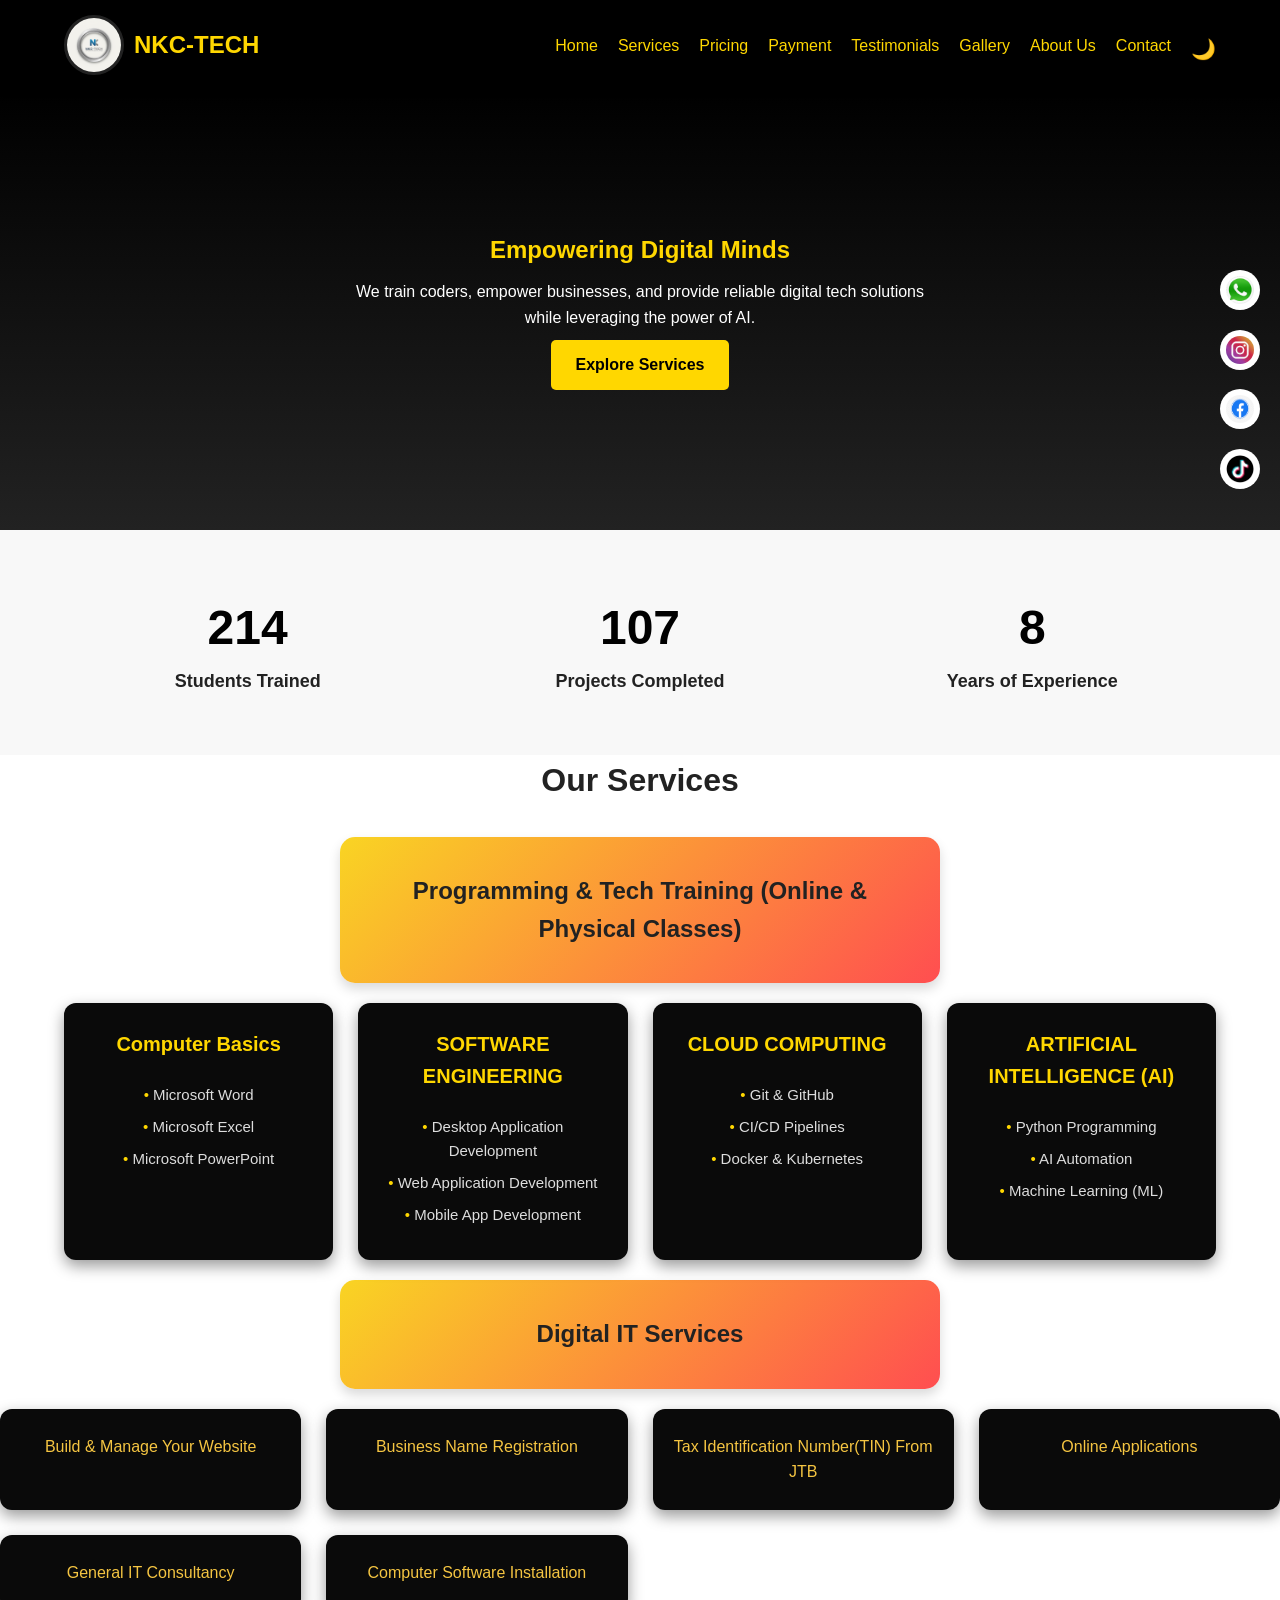
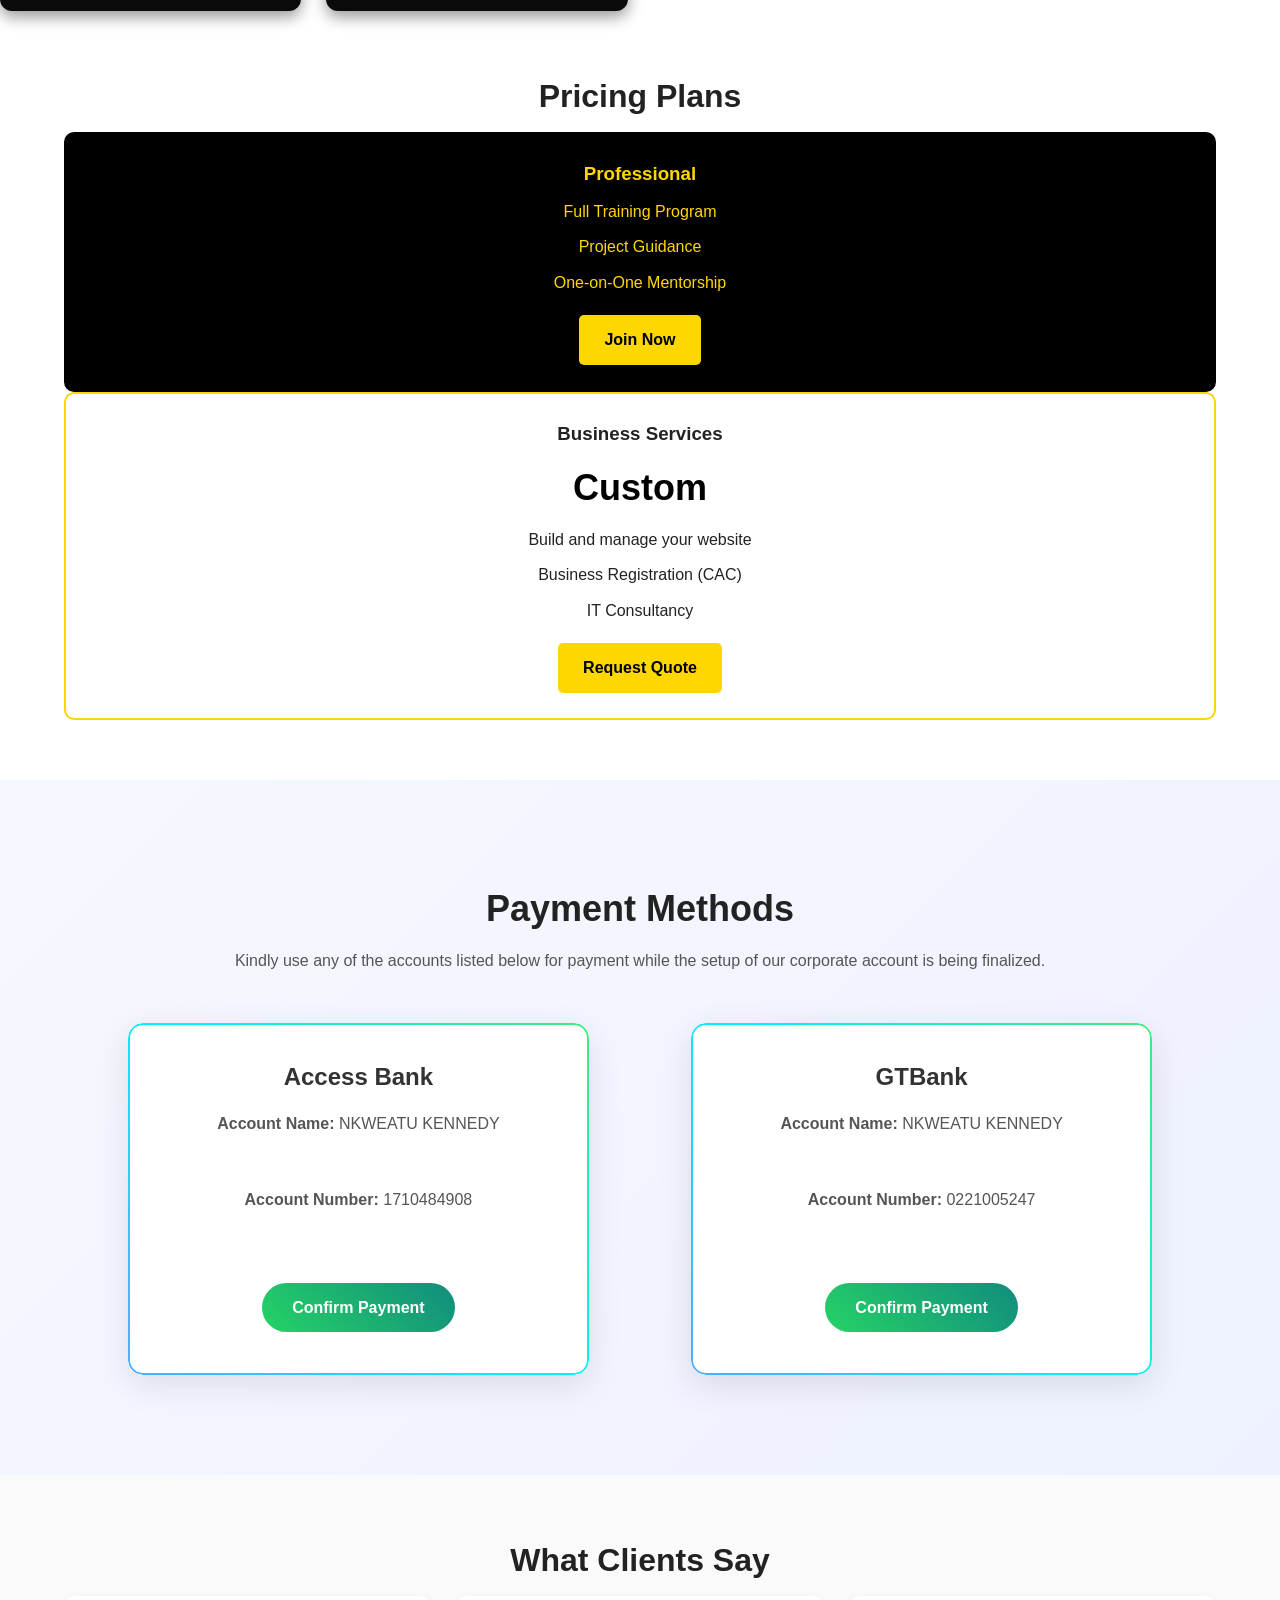
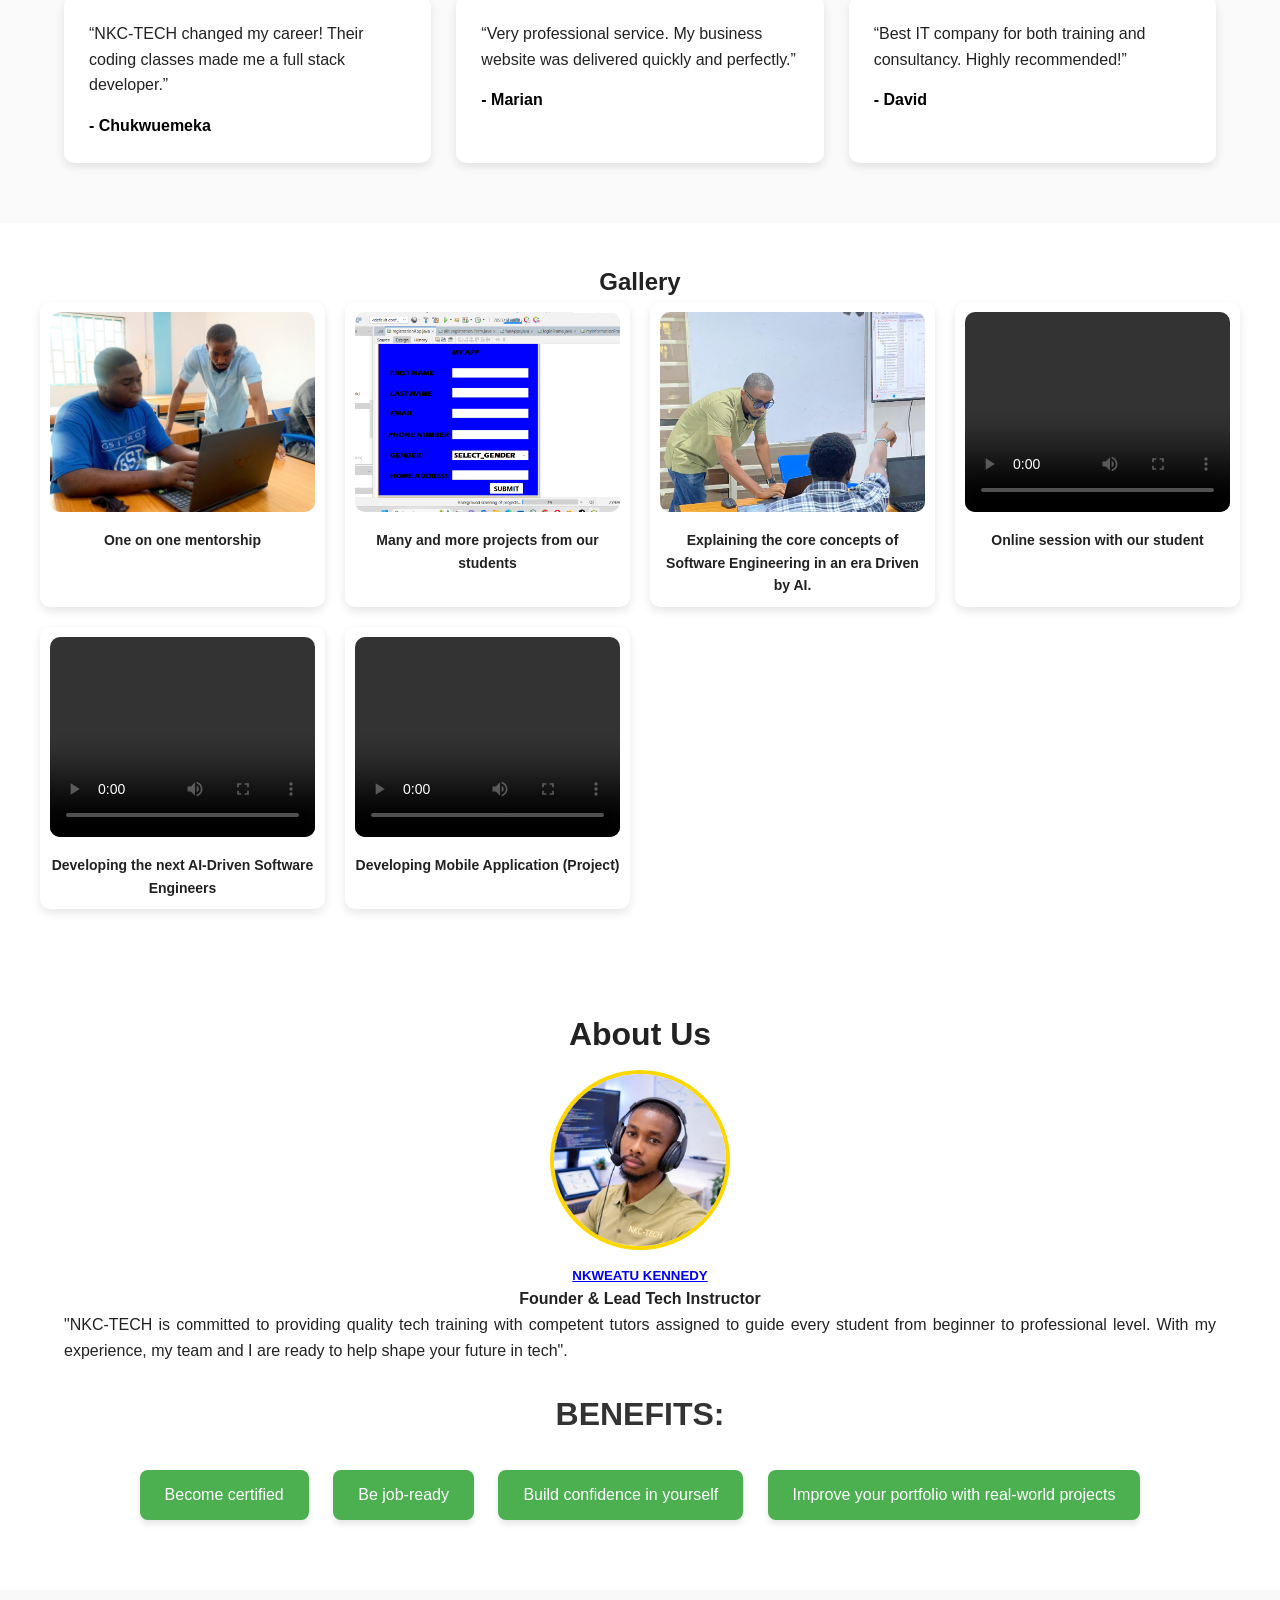
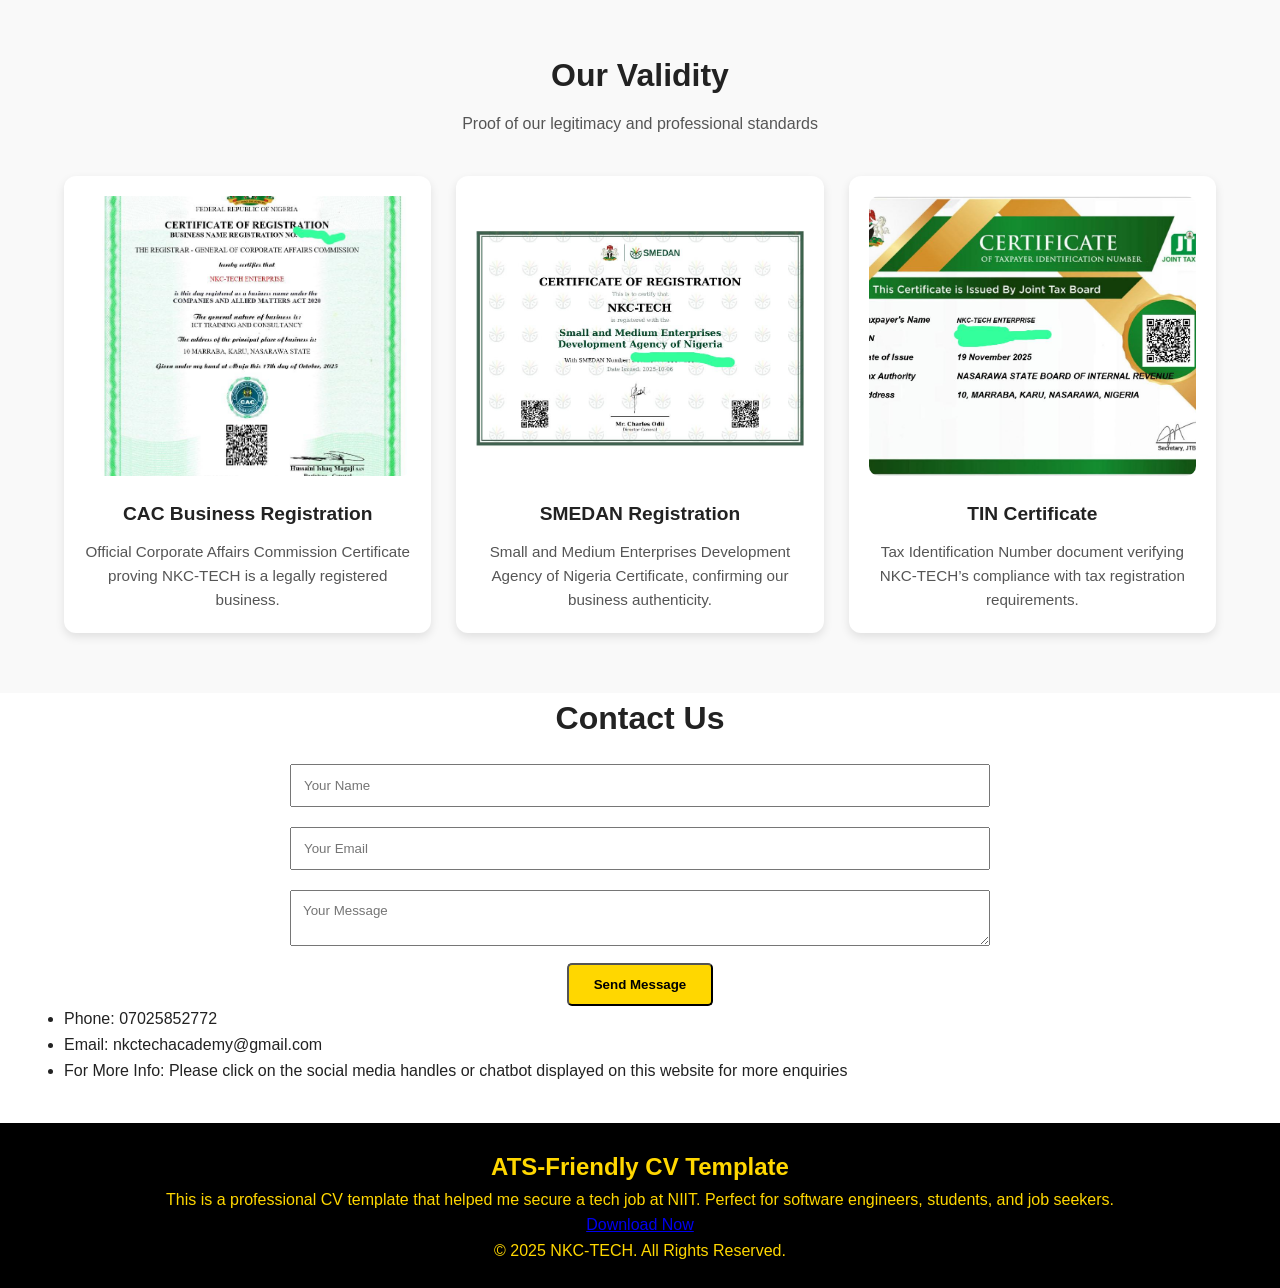
==== index.html @ 124cf20d "My Official Business Website" ====
<!DOCTYPE html>
<html lang="en">
<head>
    <meta charset="UTF-8" />
    <meta name="viewport" content="width=device-width, initial-scale=1.0" />
    <title>NKC-TECH | Empowering Digital Minds</title>
    <link rel="stylesheet" href="style.css" />
</head>
<body>

<header>
    <div class="container nav-container">
        <!-- Logo + Brand -->
        <div class="logo-text">
            <div class="circular-frame">
                <img src="images/officialLogo.png" alt="NKC-TECH Logo">
            </div>
            <span class="brand-name">NKC-TECH</span>
        </div>

        <!-- Mobile Menu Toggle -->
        <div class="menu-toggle">
            <span></span>
            <span></span>
            <span></span>
        </div>

        <!-- Navigation Links -->
        <nav>
            <ul class="nav-links">
                <li><a href="#hero">Home</a></li>
                <li><a href="#services">Services</a></li>
                <li><a href="#pricing">Pricing</a></li>
                <li><a href="#payment">Payment</a></li>
                <li><a href="#testimonials">Testimonials</a></li>
                <li><a href="#gallery">Gallery</a></li>
                <li><a href="#about us">About Us</a></li>
                <li><a href="#contact">Contact</a></li>
                <li><button id="darkModeBtn">🌙</button></li>
            </ul>
        </nav>
    </div>
</header>


<!-- HERO -->
<section id="hero">
    <div class="hero-content">
        <h1 class="fade-up">Empowering Digital Minds</h1>
        <p class="fade-up">We train coders, empower businesses, and provide reliable digital tech solutions while leveraging the power of AI.</p>
        <a href="#services" class="btn fade-up">Explore Services</a>
    </div>
</section>

<!-- COUNTERS -->
<section id="counters">
    <div class="container counters-grid">
        <div class="counter-box">
            <h3 class="counter" data-target="250">0</h3>
            <p>Students Trained</p>
        </div>
        <div class="counter-box">
            <h3 class="counter" data-target="120">0</h3>
            <p>Projects Completed</p>
        </div>
        <div class="counter-box">
            <h3 class="counter" data-target="8">0</h3>
            <p>Years of Experience</p>
        </div>
    </div>
</section>

<!-- SERVICES -->
<section id="services">
    <div class="container">
        <h2 class="section-title">Our Services</h2>

        <div class="flex-container">
            <div class="flex-item">
                <h3 class="sub-title">Programming & Tech Training (Online & Physical Classes)</h3>
            </div>
        </div>

        <div class="services-grid">

            <!-- Computer Basics -->
            <div class="service-card fade-up">
                <h2>Computer Basics</h2>
                <ul>
                    <li>Microsoft Word</li>
                    <li>Microsoft Excel</li>
                    <li>Microsoft PowerPoint</li>
                </ul>
            </div>

            <!-- Software Engineering -->
            <div class="service-card fade-up">
                <h2>SOFTWARE ENGINEERING</h2>
                <ul>
                    <li>Desktop Application Development</li>
                    <li>Web Application Development</li>
                    <li>Mobile App Development</li>
                </ul>
            </div>

            <!-- Cloud & DevOps -->
            <div class="service-card fade-up">
                <h2>CLOUD COMPUTING</h2>
                <ul>
                    <li>Git & GitHub</li>
                    <li>CI/CD Pipelines</li>
                    <li>Docker & Kubernetes</li>
                </ul>
            </div>

            <!-- Artificial Intelligence -->
            <div class="service-card fade-up">
                <h2>ARTIFICIAL INTELLIGENCE (AI)</h2>
                <ul>
                    <li>Python Programming</li>
                    <li>AI Automation</li>
                    <li>Machine Learning (ML)</li>
                </ul>
            </div>

        </div>
    </div>
</section>

        <!-- HTML -->
<section>
    <div>
        <div class="flex-container">
            <div class="flex-item">
                <h3 class="sub-title">Digital IT Services</h3>
            </div>
        </div>

        <div class="services-grid">
            <div class="service-card fade-up">Build & Manage Your Website</div>
            <div class="service-card fade-up">Business Name Registration</div>
            <div class="service-card fade-up">Tax Identification Number(TIN) From JTB </div>
            <div class="service-card fade-up">Online Applications</div>
            <div class="service-card fade-up">General IT Consultancy</div>
            <div class="service-card fade-up">Computer Software Installation</div>
        </div>
    </div>
</section>

<!-- PRICING -->
<section id="pricing">
    <div class="container">
        <h2 class="section-title">Pricing Plans</h2>



        <div class="price-card popular fade-up">
            <h3>Professional</h3>
            <ul>
                <li>Full Training Program</li>
                <li>Project Guidance</li>
                <li>One-on-One Mentorship</li>
            </ul>
            <a href="#contact" class="btn">Join Now</a>
        </div>

        <div class="price-card fade-up">
            <h3>Business Services</h3>
            <p class="price">Custom</p>
            <ul>
                <li>Build and manage your website</li>
                <li>Business Registration (CAC)</li>
                <li>IT Consultancy</li>
            </ul>
            <a href="#contact" class="btn">Request Quote</a>
        </div>
    </div>

</section>
<section id="payment" class="payment-section">

    <h2>Payment Methods</h2>
    <p>Kindly use any of the accounts listed below for payment while the setup of our corporate account is being finalized.</p>

    <div class="payment-container">

        <div class="payment-card">

            <h3>Access Bank</h3>
            <p><strong>Account Name:</strong> NKWEATU KENNEDY</p>
            <p><strong>Account Number:</strong> 1710484908</p>

            <a href="https://wa.me/message/26HZXLAUMP4SE1"
               class="confirm-btn whatsapp"
               target="_blank">
                Confirm Payment
            </a>

        </div>

        <div class="payment-card">

            <h3>GTBank</h3>
            <p><strong>Account Name:</strong> NKWEATU KENNEDY</p>
            <p><strong>Account Number:</strong> 0221005247</p>

            <a href="https://wa.me/message/26HZXLAUMP4SE1"
               class="confirm-btn whatsapp"
               target="_blank">
                Confirm Payment
            </a>

        </div>

    </div>

</section>
<!-- TESTIMONIALS -->
<section id="testimonials">
    <div class="container">
        <h2 class="section-title">What Clients Say</h2>

        <div class="testimonial-grid">
            <div class="test-card fade-up">
                <p>“NKC-TECH changed my career! Their coding classes made me a full stack developer.”</p>
                <h4>- Chukwuemeka</h4>
            </div>

            <div class="test-card fade-up">
                <p>“Very professional service. My business website was delivered quickly and perfectly.”</p>
                <h4>- Marian</h4>
            </div>

            <div class="test-card fade-up">
                <p>“Best IT company for both training and consultancy. Highly recommended!”</p>
                <h4>- David</h4>
            </div>
        </div>
    </div>
</section>
<!-- GALLERY SECTION -->
<section id="gallery">
    <h2>Gallery</h2>
    <div class="gallery-container">
        <!-- IMAGE ITEM -->
        <div class="gallery-item">
            <img src="images/techTeach.jpg" loading="lazy" alt="Project Image">
            <p class="caption"><strong>One on one mentorship</strong></p>
        </div>
        <!-- IMAGE ITEM -->
        <div class="gallery-item">
            <img src="images/project.png" loading="lazy" alt="Project Image">
            <p class="caption"><strong>Many and more projects from our students</strong></p>
        </div>
        <!-- IMAGE ITEM -->
        <div class="gallery-item">
            <img src="images/explainJavaCode.jpg" loading="lazy" alt="Project Image">
            <p class="caption"><strong>Explaining the core concepts of Software Engineering in an era Driven by AI.</strong> </p>
        </div>
        <!-- VIDEO ITEM (LOCAL FILE) -->
        <div class="gallery-item">
            <video controls preload="metadata" width="400">
                <source src="videos/linkedin-video.mp4" type="video/mp4">
                Your browser does not support video.
            </video>
            <p class="caption"><strong>Online session with our student</strong></p>

        </div>

        <!-- VIDEO ITEM (LOCAL FILE) -->
        <div class="gallery-item">
            <video controls preload="metadata" width="400">
                <source src="videos/teachingVideo.mp4" type="video/mp4">
                Your browser does not support video.
            </video>
            <p class="caption"><strong>Developing the next AI-Driven Software Engineers</strong></p>

        </div>

        <!-- VIDEO ITEM (LOCAL FILE) -->
        <div class="gallery-item">
            <video controls preload="metadata" width="400">
                <source src="videos/mobileApp.mp4" type="video/mp4">
                Your browser does not support video.
            </video>

            <p class="caption"><strong>Developing Mobile Application (Project)</strong></p>
        </div>

    </div>
</section>
<!-- ABOUT US -->
<section id="about us">
    <div class="container">
        <h2 class="section-title">About Us</h2>

        <div class="team-card fade-up">
            <img src="images/profilePics.png" alt="Founder Photo" />
            <h5>
                <a href="https://nkweatu.github.io/kennedy-nkweatu/" target="_blank" rel="noopener noreferrer">
                    NKWEATU KENNEDY
                </a>
            </h5>
            <p><b>Founder & Lead Tech Instructor</b></p>

            <p style="text-align: justify;">
                "NKC-TECH is committed to providing
                quality tech training with competent
                tutors assigned to guide every
                student from beginner to professional
                level. With my experience, my team
                and I are ready to help
                shape your future in tech".     </p><br>

            <h2 class="center-bold">BENEFITS:</h2>
            <ul class="stylish-list">
                <li>Become certified</li>
                <li>Be job-ready</li>
                <li>Build confidence in yourself</li>
                <li>Improve your portfolio with real-world projects</li>
            </ul>



        </div>
    </div>
</section>

<!-- CERTIFICATIONS SECTION -->
<section id="certifications">
    <h2 class="section-title">Our Validity</h2>
    <p class="section-subtitle">Proof of our legitimacy and professional standards</p>

    <div class="cert-grid">
        <div class="cert-card">
            <img src="images/cac_nkc_cert.jpg" alt="CAC Certificate - NKC TECH">
            <h3>CAC Business Registration</h3>
            <p>Official Corporate Affairs Commission Certificate proving NKC-TECH is a legally registered business.</p>
        </div>

        <div class="cert-card">
            <img src="images/smedan_nkc_cert.jpg" alt="SMEDAN Certificate - NKC TECH">
            <h3>SMEDAN Registration</h3>
            <p>Small and Medium Enterprises Development Agency of Nigeria Certificate, confirming our business authenticity.</p>
        </div>

        <!-- NEW TIN CERTIFICATE CARD -->
        <div class="cert-card">
            <img src="images/NKC_TIN.jpg" alt="TIN Certificate - NKC TECH">
            <h3>TIN Certificate</h3>
            <p>Tax Identification Number document verifying NKC-TECH’s compliance with tax registration requirements.</p>
        </div>
    </div>
</section>


<!-- CONTACT -->
<section id="contact">
    <div class="container">
        <h2 class="section-title">Contact Us</h2>

        <form id="contactForm">
            <input type="text" placeholder="Your Name" required />
            <input type="email" placeholder="Your Email" required />
            <textarea placeholder="Your Message" required></textarea>
            <button type="submit" class="btn">Send Message</button>
        </form>

        <p id="successMsg">Message sent successfully!</p>

        <div class="contact-info">
            <div class="contact-details">
                <ul>
                    <li class="phone">Phone: 07025852772</li>
                    <li class="email">Email: nkctechacademy@gmail.com</li>
                    <li class="more-info">For More Info: Please click on the social media handles or chatbot displayed on this website for more enquiries</li>
                </ul>
            </div>


        </div>
    </div>
</section>

<footer>
    <h2>ATS-Friendly CV Template</h2>
    <p>
        This is a professional CV template that helped me secure a tech job at NIIT.
        Perfect for software engineers, students, and job seekers.
    </p>

    <a href="https://selar.com/x11833eho7" target="_blank">
        Download Now
    </a>
    <p>© 2025 NKC-TECH. All Rights Reserved.</p>
</footer>

<script src="script.js"></script>
<!-- FLOATING SOCIAL ICONS -->
<div class="floating-socials">
    <a href="https://wa.me/message/26HZXLAUMP4SE1" class="social-icon whatsapp" target="_blank">
        <img src="images/whatsapp.jpg" alt="WhatsApp">
    </a>

    <a href="https://www.instagram.com/nkctech_services?utm_source=qr&igsh=bzBnanY2dnRzb3Ry" class="social-icon instagram" target="_blank">
        <img src="images/instagram.jpg" alt="Instagram">
    </a>

    <a href="https://www.facebook.com/NkcTechServices/" class="social-icon facebook" target="_blank">
        <img src="images/facebook.png" alt="Facebook">
    </a>
    <a href="https://www.tiktok.com/@nkctech_services?is_from_webapp=1&sender_device=pc" class="social-icon tiktok" target="_blank">
        <img src="images/tiktok.png" alt="Tiktok">
    </a>
</div>

<!--Start of Tawk.to Script-->
<script type="text/javascript">
    var Tawk_API=Tawk_API||{}, Tawk_LoadStart=new Date();
    (function(){
    var s1=document.createElement("script"),s0=document.getElementsByTagName("script")[0];
    s1.async=true;
    s1.src='https://embed.tawk.to/69830fc8f17d0d1c3e8e15b3/1jgjvbakl';
    s1.charset='UTF-8';
    s1.setAttribute('crossorigin','*');
    s0.parentNode.insertBefore(s1,s0);
    })();
</script>
<!--End of Tawk.to Script-->
</body>
</html>
---- style.css ----
/* -------------------- GLOBAL -------------------- */
* {
    margin: 0;
    padding: 0;
    box-sizing: border-box;
    font-family: Arial, sans-serif;
}

body {
    background: #fff;
    color: #222;
    line-height: 1.6;
    overflow-x: hidden;
}

.container {
    width: 90%;
    max-width: 1200px;
    margin: auto;
}

.btn {
    display: inline-block;
    background: gold;
    padding: 12px 25px;
    border-radius: 5px;
    color: black;
    font-weight: bold;
    text-decoration: none;
    transition: 0.3s;
}

.btn:hover {
    background: #d4af37;
}

/* -------------------- HEADER -------------------- */
header {
    background: black;
    position: sticky;
    top: 0;
    z-index: 1000;
    padding: 15px 0;
    transition: 0.3s;
    width: 100%;
    box-shadow: 0 2px 5px rgba(0,0,0,0.1);
}

.nav-container {
    display: flex;
    justify-content: space-between;
    align-items: center;
}

/* Logo + Brand */
.logo-text {
    display: flex;
    align-items: center;
    gap: 10px;
}

.circular-frame {
    width: 60px;
    height: 60px;
    border-radius: 50%;
    overflow: hidden;
    border: 3px solid #222;
    display: flex;
    justify-content: center;
    align-items: center;
}

.circular-frame img {
    width: 100%;
    height: 100%;
    object-fit: cover;
}

.brand-name {
    font-weight: bold;
    font-size: 1.5rem;
    color: gold;
}

/* Navigation Links */
nav {
    display: flex;
}

.nav-links {
    display: flex;
    list-style: none;
    gap: 20px;
    align-items: center;
}

.nav-links li a {
    text-decoration: none;
    color: white;
    font-size: 16px;
    font-weight: 500;
}

#darkModeBtn {
    border: none;
    background: none;
    cursor: pointer;
    font-size: 20px;
    color: gold;
}


/* -------------------- HERO -------------------- */
#hero {
    background: linear-gradient(to bottom, black, #222);
    color: gold;
    padding: 140px 0;
    text-align: center;
    animation: fadeIn 1.5s ease;
}

#hero p {
    color: white;
    max-width: 600px;
    margin: 10px auto;
}

/* -------------------- ANIMATIONS -------------------- */
@keyframes fade {
    from { opacity: 0; transform: translateY(20px); }
    to { opacity: 1; transform: translateY(0); }
}

.fade-up {
    opacity: 0;
    transform: translateY(30px);
    transition: 0.8s ease;
}

.fade-up.active {
    opacity: 1;
    transform: translateY(0);
}

/* -------------------- COUNTERS -------------------- */
#counters {
    padding: 60px 0;
    background: #f8f8f8;
}

.counters-grid {
    display: grid;
    grid-template-columns: repeat(auto-fit, minmax(230px, 1fr));
    gap: 25px;
    text-align: center;
}

.counter-box h3 {
    font-size: 48px;
    color: black;
}

.counter-box p {
    font-size: 18px;
    font-weight: bold;
}

/* -------------------- SERVICES -------------------- */

.section-title {
    text-align: center;
    margin-bottom: 10px;
    font-size: 32px;
    font-weight: bold;
}

.sub-title {
    text-align: center;
    margin-bottom: 30px;
    font-size: 20px;
    color: gold;
    font-weight: 500;
}

/* GRID FIX */
.services-grid {
    display: grid;
    grid-template-columns: repeat(auto-fit, minmax(260px, 1fr));
    gap: 25px;
    align-items: stretch; /* KEY: balances all cards */
}

/* CARD DESIGN */
.service-card {
    background: #0a0a0a;
    color: #f5c542;
    padding: 25px 20px;
    border-radius: 12px;
    text-align: center;
    box-shadow: 0 6px 15px rgba(0,0,0,0.4);

    display: flex;                 /* KEY */
    flex-direction: column;        /* KEY */
    justify-content: flex-start;
    height: 100%;                 /* KEY for equal height */

    transition: all 0.3s ease;
    position: relative;
    overflow: hidden;
}

/* HOVER EFFECT */
.service-card:hover {
    transform: translateY(-8px);
    box-shadow: 0 10px 25px rgba(0,0,0,0.6);
}

/* TITLE */
.service-card h2 {
    font-size: 20px;
    margin-bottom: 15px;
    color: gold;
}

/* LIST */
.service-card ul {
    list-style: none;
    padding: 0;
    margin: 0;
}

.service-card ul li {
    margin: 8px 0;
    font-weight: normal;
    font-size: 15px;
    color: #ddd;
}

/* OPTIONAL: subtle divider */
.service-card ul li::before {
    content: "• ";
    color: gold;
}

/* CLEAN ANIMATION SPACE */
.service-card::after {
    content: "";
    position: absolute;
    bottom: 0;
    left: 0;
    width: 100%;
    height: 0;
    background: rgba(255, 215, 0, 0.05);
    transition: 0.3s;
}

.service-card:hover::after {
    height: 100%;
}
/* -------------------- PRICING -------------------- */
#pricing {
    padding: 60px 0;
}

.pricing-grid {
    display: grid;
    grid-template-columns: repeat(auto-fit, minmax(260px, 1fr));
    gap: 30px;
    padding-top: 20px;
}

.price-card {
    background: #fff;
    border: 2px solid gold;
    border-radius: 10px;
    padding: 25px;
    text-align: center;
    transition: 0.3s;
}

.price-card:hover {
    transform: translateY(-5px);
}

.price-card .price {
    font-size: 36px;
    font-weight: bold;
    margin: 10px 0;
    color: black;
}

.price-card ul {
    list-style: none;
    padding: 0;
    margin-bottom: 20px;
}

.price-card ul li {
    margin: 10px 0;
}

.popular {
    background: black;
    color: gold;
    border-color: black;
}

.popular .btn {
    background: gold;
    color: black;
}

/* -------------------- TESTIMONIALS -------------------- */
#testimonials {
    padding: 60px 0;
    background: #fafafa;
}

.testimonial-grid {
    display: grid;
    grid-template-columns: repeat(auto-fit, minmax(260px, 1fr));
    gap: 25px;
}

.test-card {
    background: white;
    padding: 25px;
    border-radius: 10px;
    box-shadow: 0 4px 10px rgba(0,0,0,0.1);
}

.test-card h4 {
    margin-top: 15px;
    color: black;
}

/* -------------------- TEAM / ABOUT US -------------------- */
#about\ us {
    text-align: center;
    padding: 60px 0;
}

.team-card {
    display: flex;
    flex-direction: column;
    align-items: center;
    margin: auto;
}

.team-card img {
    width: 180px;
    height: 180px;
    border-radius: 50%;
    object-fit: cover;
    border: 4px solid gold;
    margin-bottom: 15px;
}

/* -------------------- CONTACT -------------------- */
#contactForm {
    max-width: 700px;
    margin: auto;
    text-align: center;
}

#contactForm input,
#contactForm textarea {
    width: 100%;
    padding: 12px;
    margin: 10px 0;
}

#successMsg {
    color: green;
    display: none;
    margin-top: 10px;
    font-size: 18px;
}

/* -------------------- FOOTER -------------------- */
footer {
    background: black;
    padding: 25px;
    text-align: center;
    color: gold;
    margin-top: 40px;
}

/* -------------------- DARK MODE -------------------- */
body.dark {
    background: #111;
    color: white;
}

body.dark header {
    background: gold;
}

body.dark .logo-text,
body.dark .nav-links a {
    color: black;
}

body.dark #hero {
    background: linear-gradient(to bottom, gold, #333);
    color: black;
}

body.dark .service-card {
    background: gold;
    color: black;
}

body.dark footer {
    background: gold;
    color: black;
}

/* -------------------- CERTIFICATIONS -------------------- */
#certifications {
    padding: 60px 5%;
    background: #f9f9f9;
    text-align: center;
}

#certifications .section-title {
    font-size: 2rem;
    margin-bottom: 10px;
    font-weight: bold;
}

#certifications .section-subtitle {
    font-size: 1rem;
    margin-bottom: 40px;
    color: #555;
}

.cert-grid {
    display: grid;
    grid-template-columns: repeat(auto-fit, minmax(280px, 1fr));
    gap: 25px;
}

.cert-card {
    background: #fff;
    padding: 20px;
    border-radius: 12px;
    box-shadow: 0 4px 10px rgba(0,0,0,0.1);
    transition: 0.3s ease;
}

.cert-card img {
    width: 100%;
    height: 280px;
    object-fit: cover;
    border-radius: 10px;
    margin-bottom: 15px;
}

.cert-card h3 {
    font-size: 1.2rem;
    margin-bottom: 10px;
    color: #222;
}

.cert-card p {
    font-size: 0.95rem;
    color: #555;
}

.cert-card:hover {
    transform: translateY(-5px);
    box-shadow: 0 6px 16px rgba(0,0,0,0.15);
}

/* -------------------- STYLISH LIST -------------------- */
.center-bold {
    text-align: center;
    font-weight: bold;
    font-size: 2em;
    margin-bottom: 20px;
    color: #333;
}

.stylish-list {
    list-style: none;
    padding: 0;
    text-align: center;
}

.stylish-list li {
    display: inline-block;
    background-color: #4CAF50;
    color: white;
    padding: 12px 25px;
    margin: 10px;
    border-radius: 8px;
    font-weight: normal;
    cursor: pointer;
    transition: all 0.3s ease;
    box-shadow: 0 4px 6px rgba(0,0,0,0.1);
}

.stylish-list li:hover {
    background-color: #45a049;
    font-weight: bold;
    color: #ffeb3b;
    transform: translateY(-3px);
    box-shadow: 0 6px 10px rgba(0,0,0,0.15);
}

/* -------------------- FLOATING SOCIALS -------------------- */
.floating-socials {
    position: fixed;
    top: 30%;
    right: 20px;
    display: flex;
    flex-direction: column;
    gap: 12px;
    z-index: 9999;
}

.social-icon img {
    width: 40px;
    height: 40px;
    border-radius: 50%;
    background: white;
    padding: 6px;
    transition: transform .3s ease, box-shadow .3s ease;
}

.social-icon img:hover {
    transform: scale(1.2);
    box-shadow: 0 0 15px gold;
}

/* -------------------- MOBILE MENU TOGGLE (CLEAN) -------------------- */
@media (max-width: 768px) {
    /* Hamburger toggle at top-right corner */
    .menu-toggle {
        display: block;
        position: absolute;
        top: 15px;       /* top-right corner */
        right: 20px;
        font-size: 2rem;
        z-index: 2000;
        cursor: pointer;
        color: gold;
        transition: transform 0.3s ease, color 0.3s ease;
    }

    .menu-toggle:hover {
        transform: scale(1.2) rotate(10deg);
        color: #ffecb3;
    }

    .menu-toggle.active {
        transform: scale(1.2) rotate(90deg);
        color: #ffd700;
    }

    /* Navigation menu hidden off-screen initially */
    .nav-links {
        display: flex;               /* keep flex for alignment */
        position: absolute;
        top: 60px;                   /* below header */
        right: -250px;               /* hidden initially */
        width: 220px;
        flex-direction: column;
        background: #222;
        padding: 15px;
        border-radius: 8px;
        opacity: 0;
        transition: right 0.3s ease-in-out, opacity 0.3s ease-in-out;
        z-index: 1500;
    }

    /* When menu is active (clicked) */
    .nav-links.active {
        right: 10px;                 /* slide-in */
        opacity: 1;
    }

    /* Links styling for mobile */
    .nav-links li {
        margin: 12px 0;
    }

    .nav-links li a,
    #darkModeBtn {
        color: gold;
        font-weight: 500;
        font-size: 1rem;
        text-align: left;
    }

    .nav-links li a:hover {
        color: #ffecb3;
        transform: translateX(5px);
    }

    /* Optional: prevent body scroll when menu is open */
    body.menu-open {
        overflow: hidden;
    }
}

/* FLEX CONTAINER SECTION */
.flex-container {
    display: flex;
    justify-content: center;   /* center horizontally */
    align-items: center;       /* center vertically */
    flex-wrap: wrap;           /* allow items to wrap on smaller screens */
    gap: 20px;                 /* space between items */
    padding: 20px 0;
}

.flex-item {
    background: linear-gradient(135deg, #ffd700, #ffecb3); /* gold gradient */
    color: #222;                                       /* text color */
    padding: 30px 40px;
    border-radius: 15px;
    text-align: center;
    transition: transform 0.3s ease, box-shadow 0.3s ease, background 0.3s ease;
    cursor: pointer;
    max-width: 800px;           /* prevent flex-item from stretching too wide */
    width: 100%;                /* full width on small screens */
    box-shadow: 0 6px 12px rgba(0,0,0,0.15);
}

.flex-item:hover {
    transform: scale(1.05);       /* slight grow */
    box-shadow: 0 12px 24px rgba(0,0,0,0.25);
    background: linear-gradient(135deg, #ffecb3, #ffd700); /* hover gradient */
}

/* Subtitles inside flex-item */
.flex-item .sub-title {
    margin: 10px 0;
    font-size: 1.5rem;
    font-weight: bold;
    color: #222;
}

/* Bold description inside flex-item */
.flex-item b {
    display: block;
    margin-top: 15px;
    font-weight: bold;
    color: #444;
    line-height: 1.5;
}

/* -------------------- PAYMENT SECTION -------------------- */

.payment-section {
    padding: 100px 10%;
    text-align: center;
    background: linear-gradient(135deg, #f8f9ff, #eef1ff);
}

.payment-section h2 {
    font-size: 36px;
    margin-bottom: 10px;
    color: #222;
}

.payment-section p {
    color: #555;
    margin-bottom: 50px;
}

/* Container */

.payment-container {
    display: flex;
    justify-content: space-between;
    gap: 40px;
    flex-wrap: wrap;
}

/* Payment Cards */

.payment-card {
    width: 45%;
    padding: 35px;
    border-radius: 15px;
    background: white;
    box-shadow: 0 10px 35px rgba(0,0,0,0.1);
    transition: all 0.4s ease;
    position: relative;
    overflow: hidden;
}

/* Glow border animation */

.payment-card::before {
    content: "";
    position: absolute;
    inset: 0;
    border-radius: 15px;
    padding: 2px;
    background: linear-gradient(45deg,#4facfe,#00f2fe,#43e97b);
    -webkit-mask:
        linear-gradient(#fff 0 0) content-box,
        linear-gradient(#fff 0 0);
    -webkit-mask-composite: xor;
            mask-composite: exclude;
}

/* Hover animation */

.payment-card:hover {
    transform: translateY(-12px) scale(1.02);
    box-shadow: 0 20px 50px rgba(0,0,0,0.2);
}

/* Titles */

.payment-card h3 {
    font-size: 24px;
    margin-bottom: 20px;
    color: #333;
}

/* Text */

.payment-card p {
    font-size: 16px;
    margin: 8px 0;
}

/* Confirm Button */

.confirm-btn {
    margin-top: 20px;
    padding: 12px 25px;
    border: none;
    border-radius: 25px;
    background: linear-gradient(45deg,#4facfe,#00f2fe);
    color: white;
    font-size: 16px;
    cursor: pointer;
    transition: 0.3s;
}

/* Button hover */

.confirm-btn:hover {
    transform: scale(1.1);
    box-shadow: 0 10px 25px rgba(0,0,0,0.2);
}

/* Floating animation */

@keyframes floatCard {
    0%{transform:translateY(0)}
    50%{transform:translateY(-6px)}
    100%{transform:translateY(0)}
}

.payment-card {
    animation: floatCard 4s ease-in-out infinite;
}

/* Responsive */

@media(max-width:900px){

    .payment-container{
        flex-direction:column;
    }

    .payment-card{
        width:100%;
    }

}

/* PAYMENT SECTION */

.payment-section{
    padding:100px 10%;
    text-align:center;
    background:linear-gradient(135deg,#f6f8ff,#eef1ff);
}

.payment-section h2{
    font-size:36px;
    margin-bottom:10px;
}

.payment-section p{
    color:#555;
    margin-bottom:50px;
}

/* container */

.payment-container{
    display:flex;
    justify-content:space-between;
    gap:40px;
    flex-wrap:wrap;
}

/* cards */

.payment-card{
    width:45%;
    padding:35px;
    background:white;
    border-radius:15px;
    box-shadow:0 10px 35px rgba(0,0,0,0.1);
    transition:all .4s ease;
}

.payment-card:hover{
    transform:translateY(-10px);
    box-shadow:0 20px 45px rgba(0,0,0,0.2);
}

.payment-card h3{
    font-size:24px;
    margin-bottom:15px;
}

/* confirm button */

.confirm-btn{
    display:inline-block;
    margin-top:20px;
    padding:12px 30px;
    border-radius:30px;
    background:linear-gradient(45deg,#25D366,#128C7E);
    color:white;
    text-decoration:none;
    font-weight:bold;
    transition:all .3s ease;
    position:relative;
    overflow:hidden;
}

/* hover animation */

.confirm-btn:hover{
    transform:scale(1.1);
    box-shadow:0 10px 25px rgba(0,0,0,0.25);
}

/* pulse animation */

.confirm-btn{
    animation:pulse 2s infinite;
}

@keyframes pulse{
    0%{transform:scale(1)}
    50%{transform:scale(1.05)}
    100%{transform:scale(1)}
}

/* responsive */

@media(max-width:900px){

    .payment-container{
        flex-direction:column;
    }

    .payment-card{
        width:100%;
    }

}


/* -------------------- FLEX CONTAINER HERO / SERVICES -------------------- */
.flex-container {
    display: flex;
    justify-content: center; /* center horizontally */
    align-items: center;     /* center vertically */
    flex-wrap: wrap;         /* allow items to wrap on smaller screens */
    padding: 20px;
    gap: 20px;
}

.flex-item {
    background: linear-gradient(135deg, #f9d423, #ff4e50); /* captivating gradient */
    color: #111;
    padding: 25px 35px;
    border-radius: 15px;
    text-align: center;
    transition: transform 0.3s ease, box-shadow 0.3s ease;
    cursor: pointer;
    width: 100%;
    max-width: 600px;       /* fits nicely in container */
}

.flex-item:hover {
    transform: scale(1.05);
    box-shadow: 0 10px 25px rgba(0, 0, 0, 0.2);
}

.sub-title {
    margin: 10px 0;
    font-size: 1.5rem;
}

/* Optional: adjust font size and padding on small screens */
@media (max-width: 480px) {
    .flex-item {
        padding: 15px 20px;
    }

    .sub-title {
        font-size: 1.2rem;
    }
}






#gallery {
    padding: 40px;
    text-align: center;
}

.gallery-container {
    display: grid;
    grid-template-columns: repeat(auto-fit, minmax(250px, 1fr));
    gap: 20px;
}

.gallery-item img,
.gallery-item video,
.gallery-item iframe {
    width: 100%;
    height: 200px;
    object-fit: cover;
    border-radius: 10px;
}


.gallery-item {
    background: #fff;
    padding: 10px;
    border-radius: 10px;
    box-shadow: 0 4px 10px rgba(0,0,0,0.1);
    text-align: center;
}

.caption {
    margin-top: 10px;
    font-size: 14px;
    font-weight: 500;
}






/* Ensure desktop remains correct */
@media (min-width: 769px) {
    .nav-links {
        display: flex !important; /* Forces menu to show on desktop */
        right: auto !important;   /* Reset position */
        opacity: 1 !important;    /* Reset opacity */
        position: static;         /* Put it back in the flow */
        background: none;         /* Remove mobile background */
        flex-direction: row;      /* Desktop layout */
        padding: 0;
        box-shadow: none;
    }
}
        /* lively gradient background */
        background: linear-gradient(135deg, #222, #333, #444);
        background-blend-mode: multiply;
    }

    .nav-links.active {
        right: 10px;
        opacity: 1;
    }

    .nav-links li {
        margin: 12px 0;
    }

    .nav-links li a {
        color: gold;            /* visible on gradient background */
        font-weight: 500;
        font-size: 1rem;
        text-align: left;
        transition: color 0.3s ease, transform 0.3s ease;
    }

    .nav-links li a:hover {
        color: #ffecb3;         /* lighter gold on hover */
        transform: translateX(5px);
    }

    #darkModeBtn {
        color: gold;
        margin-top: 10px;
    }

    /* Optional: prevent scrolling when menu is open */
    body.menu-open {
        overflow: hidden;
    }
}
.menu-toggle {
    display: none;
    font-size: 2rem;
    cursor: pointer;
    z-index: 1100;
    transition: transform 0.3s ease, color 0.3s ease;
    color: gold; /* visible */
}

/* Hover animation for liveliness */
.menu-toggle:hover {
    transform: scale(1.2) rotate(10deg);
    color: #ffecb3; /* subtle color change on hover */
}

/* Animate when active (clicked) */
.menu-toggle.active {
    transform: scale(1.2) rotate(90deg);
    color: #ffd700;
}








/* -------------------- MOBILE LOGO CIRCULAR -------------------- */
@media (max-width: 768px) {
    .circular-frame {
        width: 50px;   /* adjust size as needed */
        height: 50px;
        border-radius: 50%; /* ensures it's circular */
        overflow: hidden;
        border: 3px solid gold; /* optional: keep the border */
    }

    .circular-frame img {
        width: 100%;
        height: 100%;
        object-fit: cover;
        border-radius: 50%; /* ensures the image itself is circular */
    }
}


.menu-toggle {
    font-size: 2rem;
    cursor: pointer;
    display: none; /* will show only on mobile */
}


.menu-toggle {
    font-size: 2rem;
    cursor: pointer;
    display: none; /* will show only on mobile */
}

@media (max-width: 768px) {

    /* Container */
    .menu-toggle {
        display: flex;
        flex-direction: column;
        justify-content: space-between;
        width: 30px;
        height: 22px;
        cursor: pointer;
        position: absolute;
        top: 15px;
        right: 20px;
        z-index: 2000;
    }

    /* Hamburger bars */
    .menu-toggle span {
        display: block;
        height: 4px;
        width: 100%;
        background: #333;
        border-radius: 2px;
        transition: all 0.3s ease;
    }

    /* Active state: rotate to form X */
    .menu-toggle.active span:nth-child(1) {
        transform: rotate(45deg) translate(5px, 5px);
    }

    .menu-toggle.active span:nth-child(2) {
        opacity: 0;
    }

    .menu-toggle.active span:nth-child(3) {
        transform: rotate(-45deg) translate(5px, -5px);
    }

    /* Mobile menu hidden by default */
    .nav-links {
        display: none;
        flex-direction: column;
        align-items: center;
        position: fixed;
        top: 60px;
        left: 0;
        width: 100%;
        background: #fff;
        gap: 20px;
        padding: 20px 0;
        z-index: 1500;
    }

    /* Show menu */
    .nav-links.active {
        display: flex;
    }
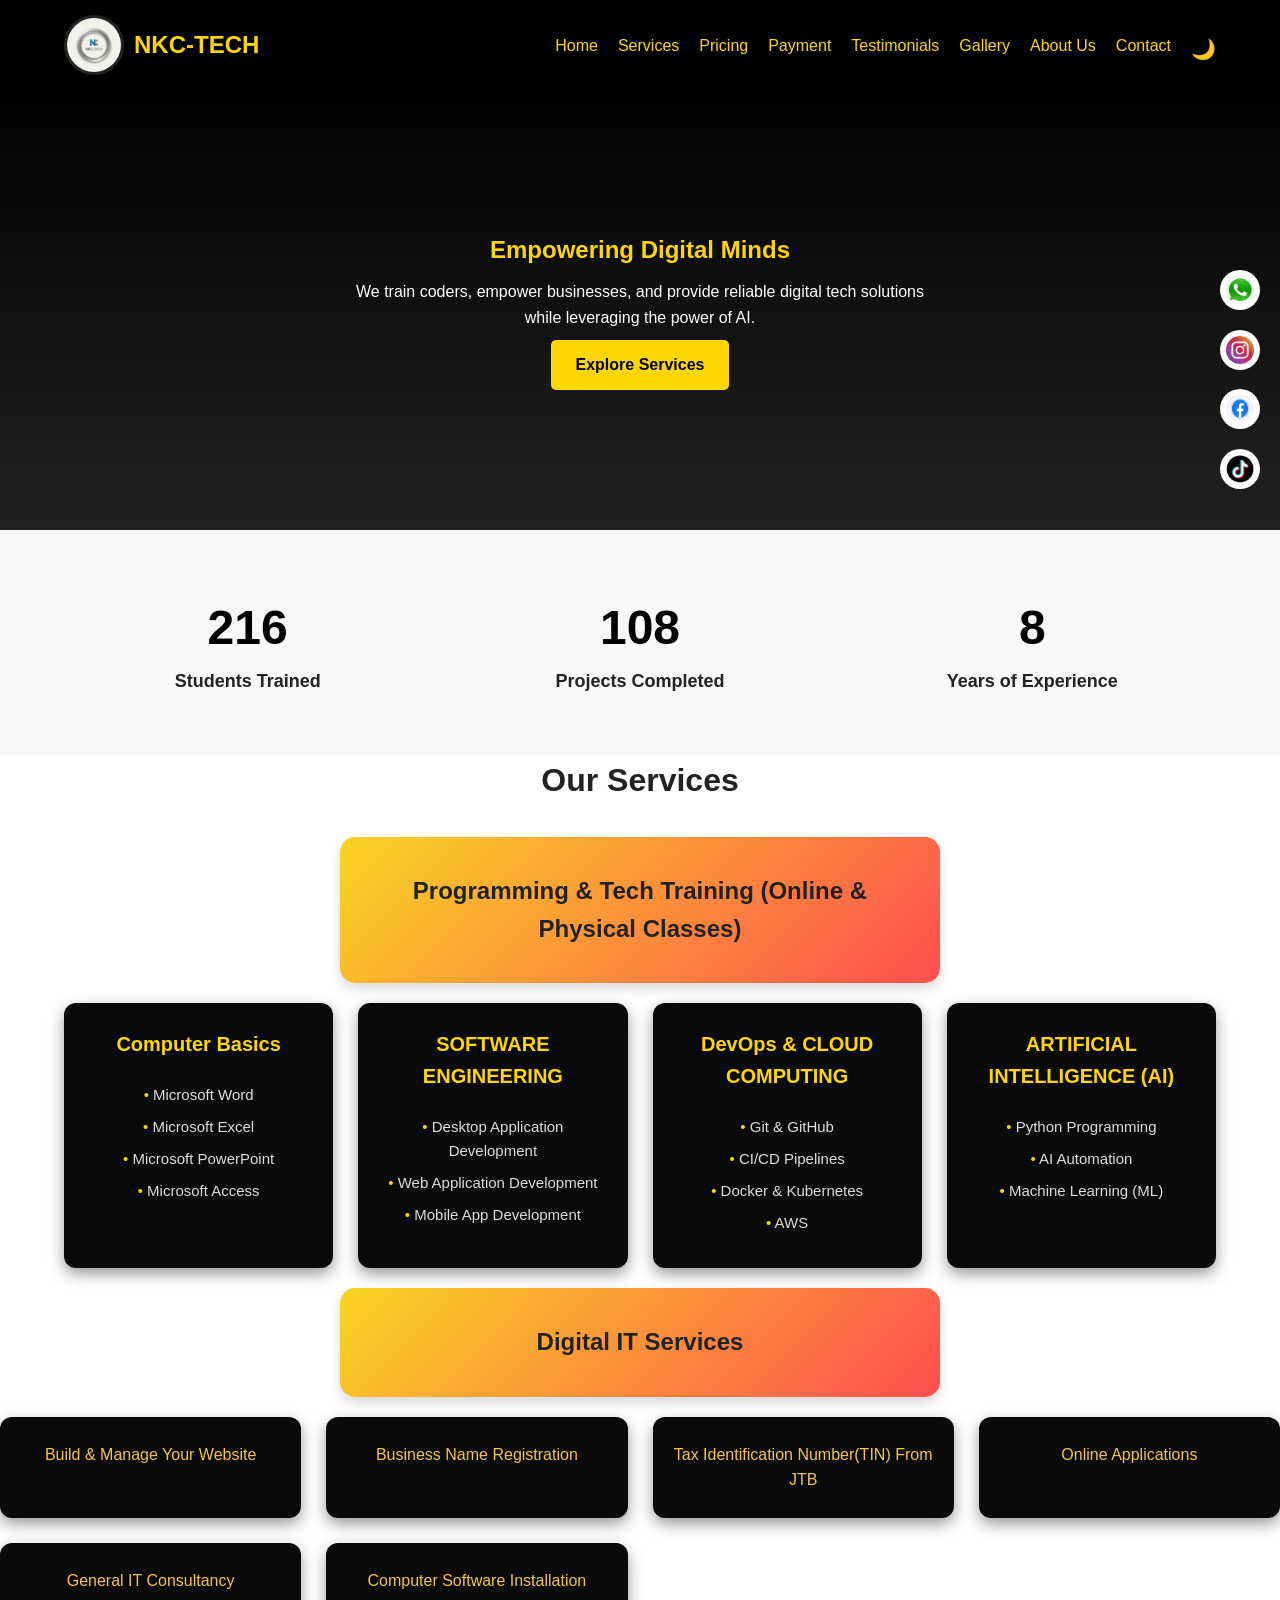
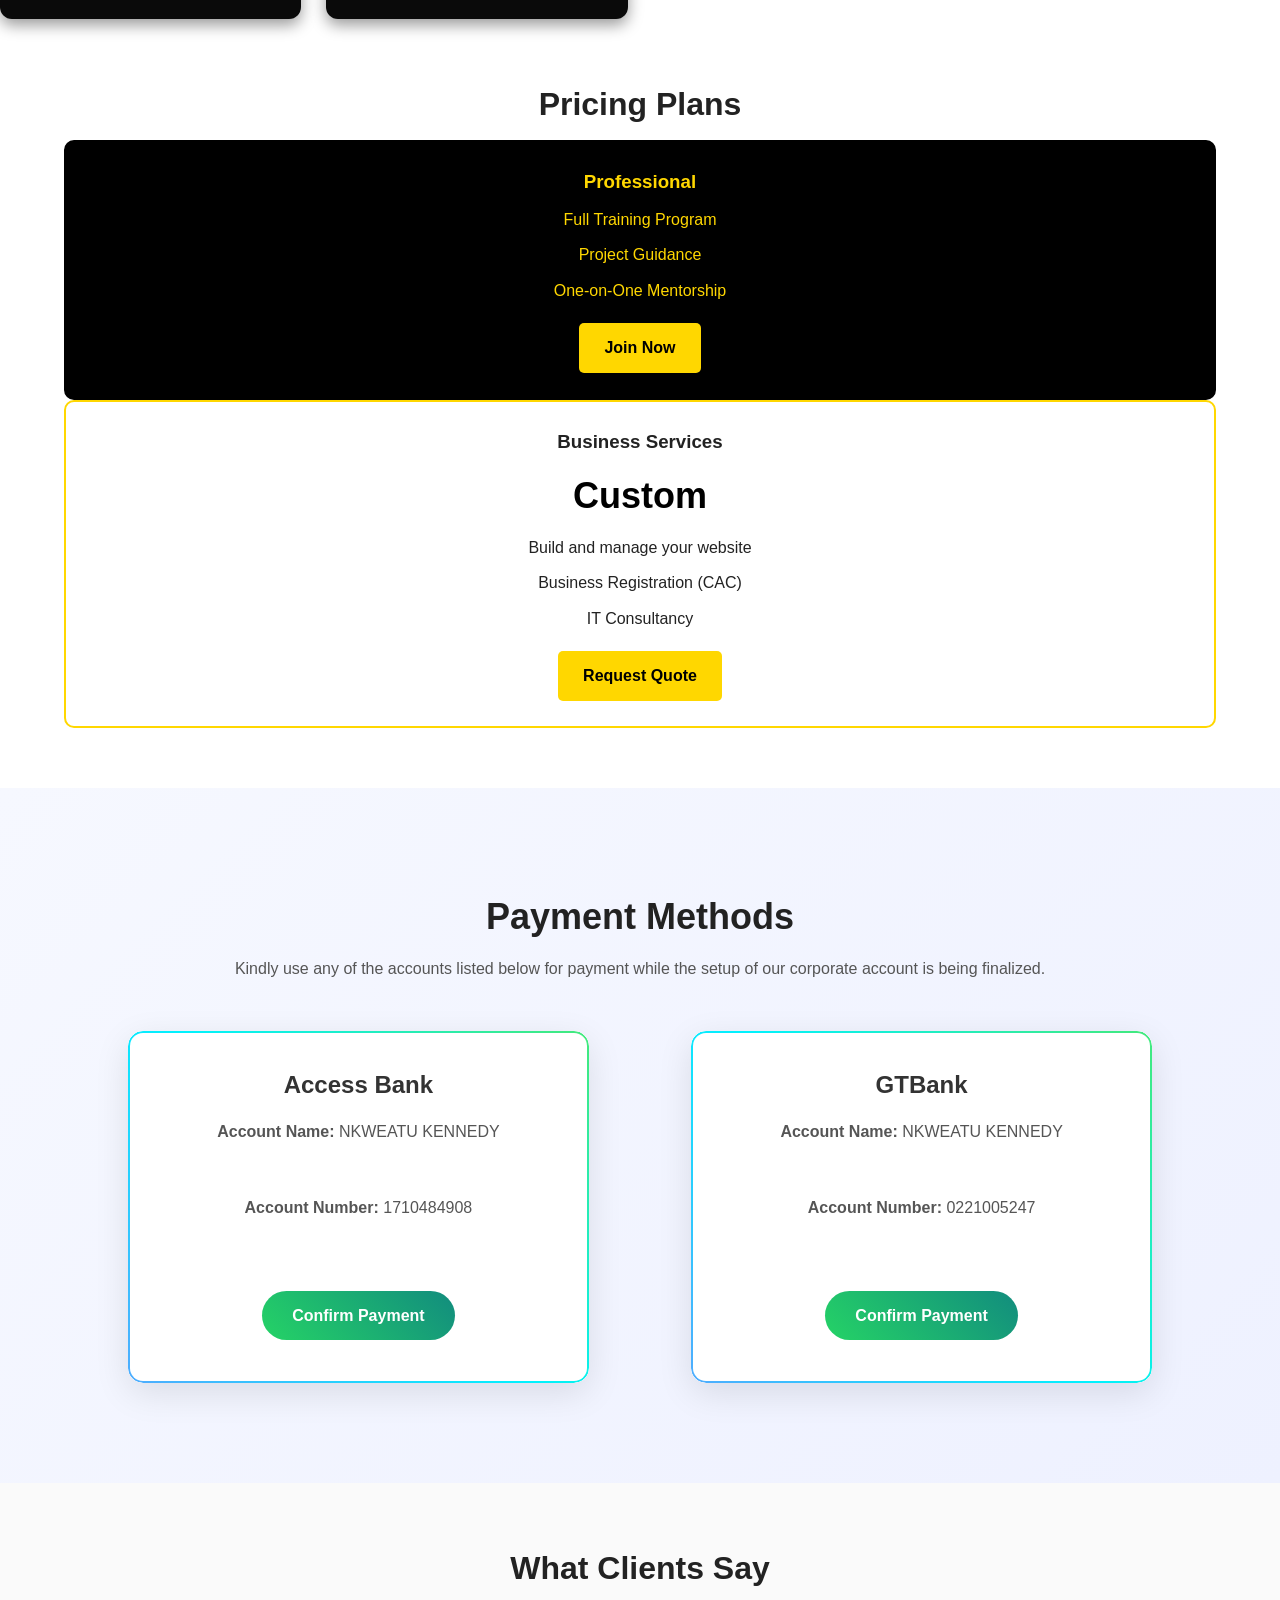
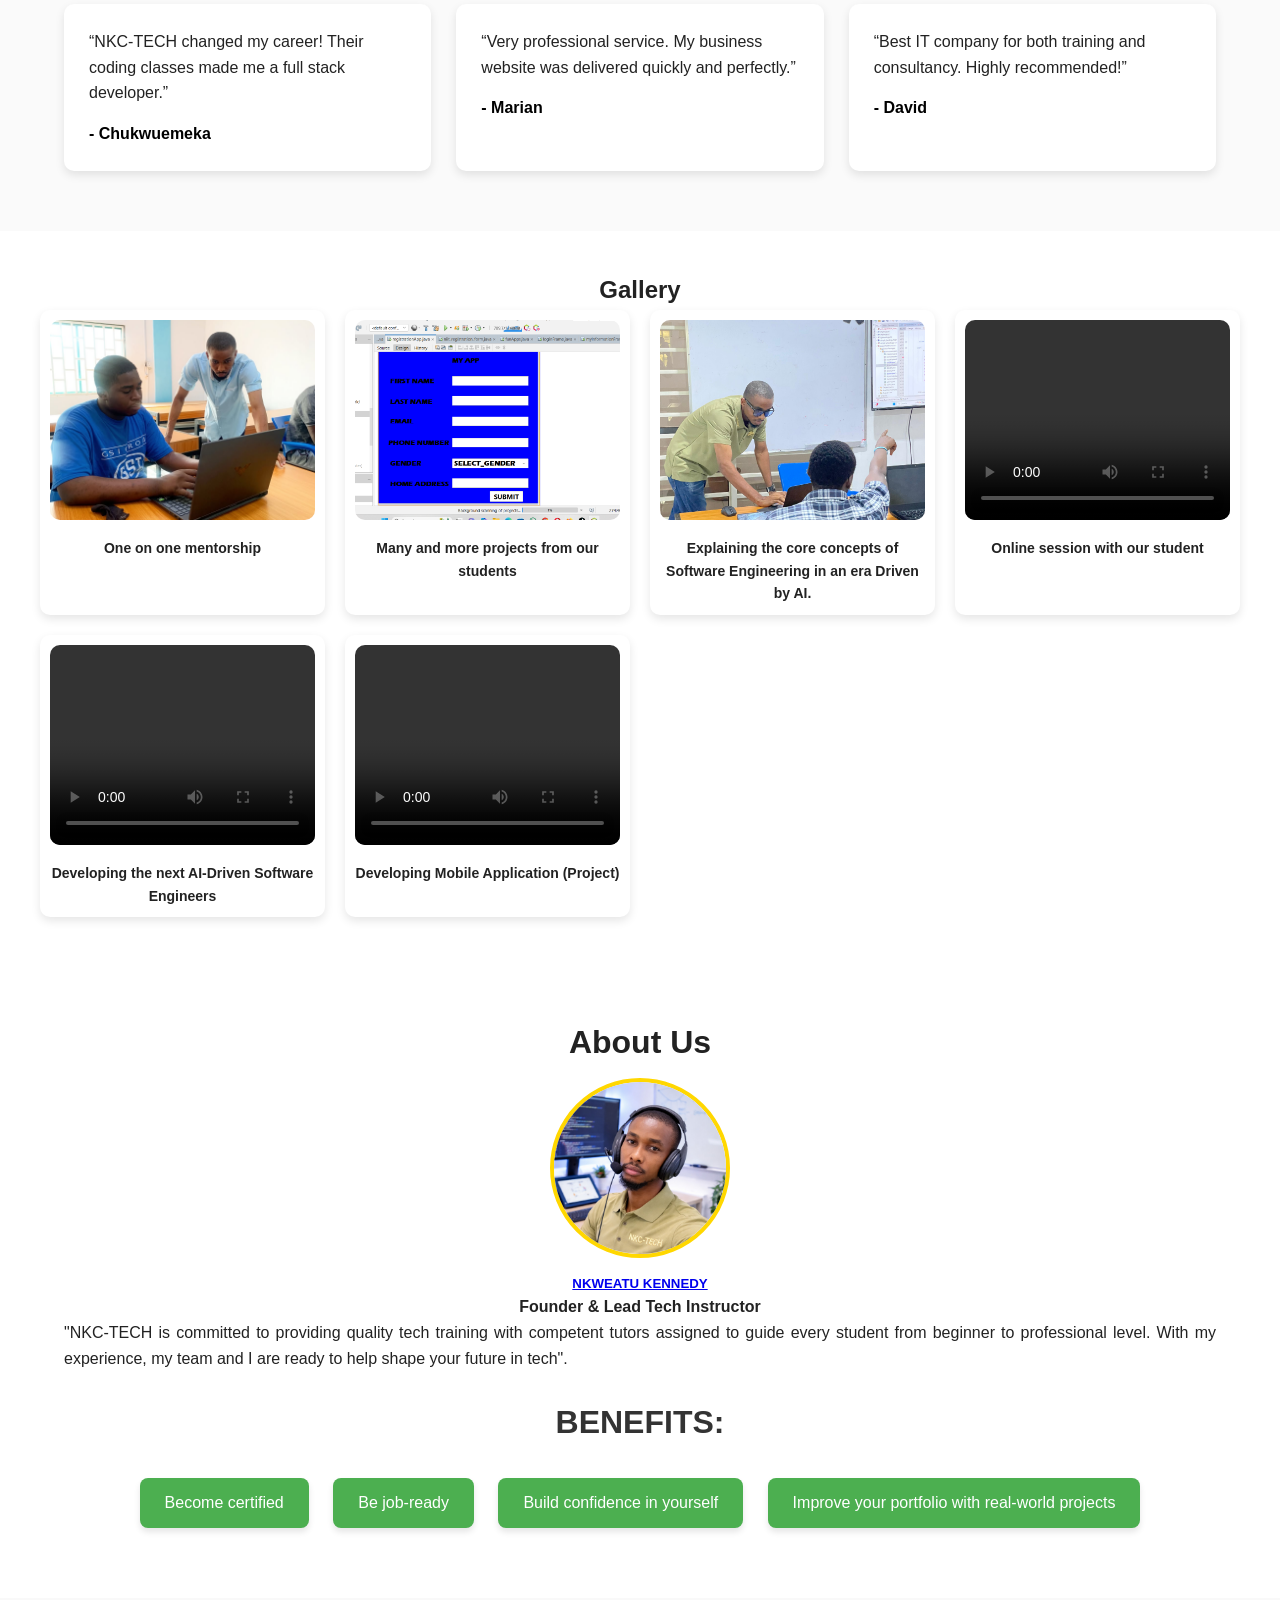
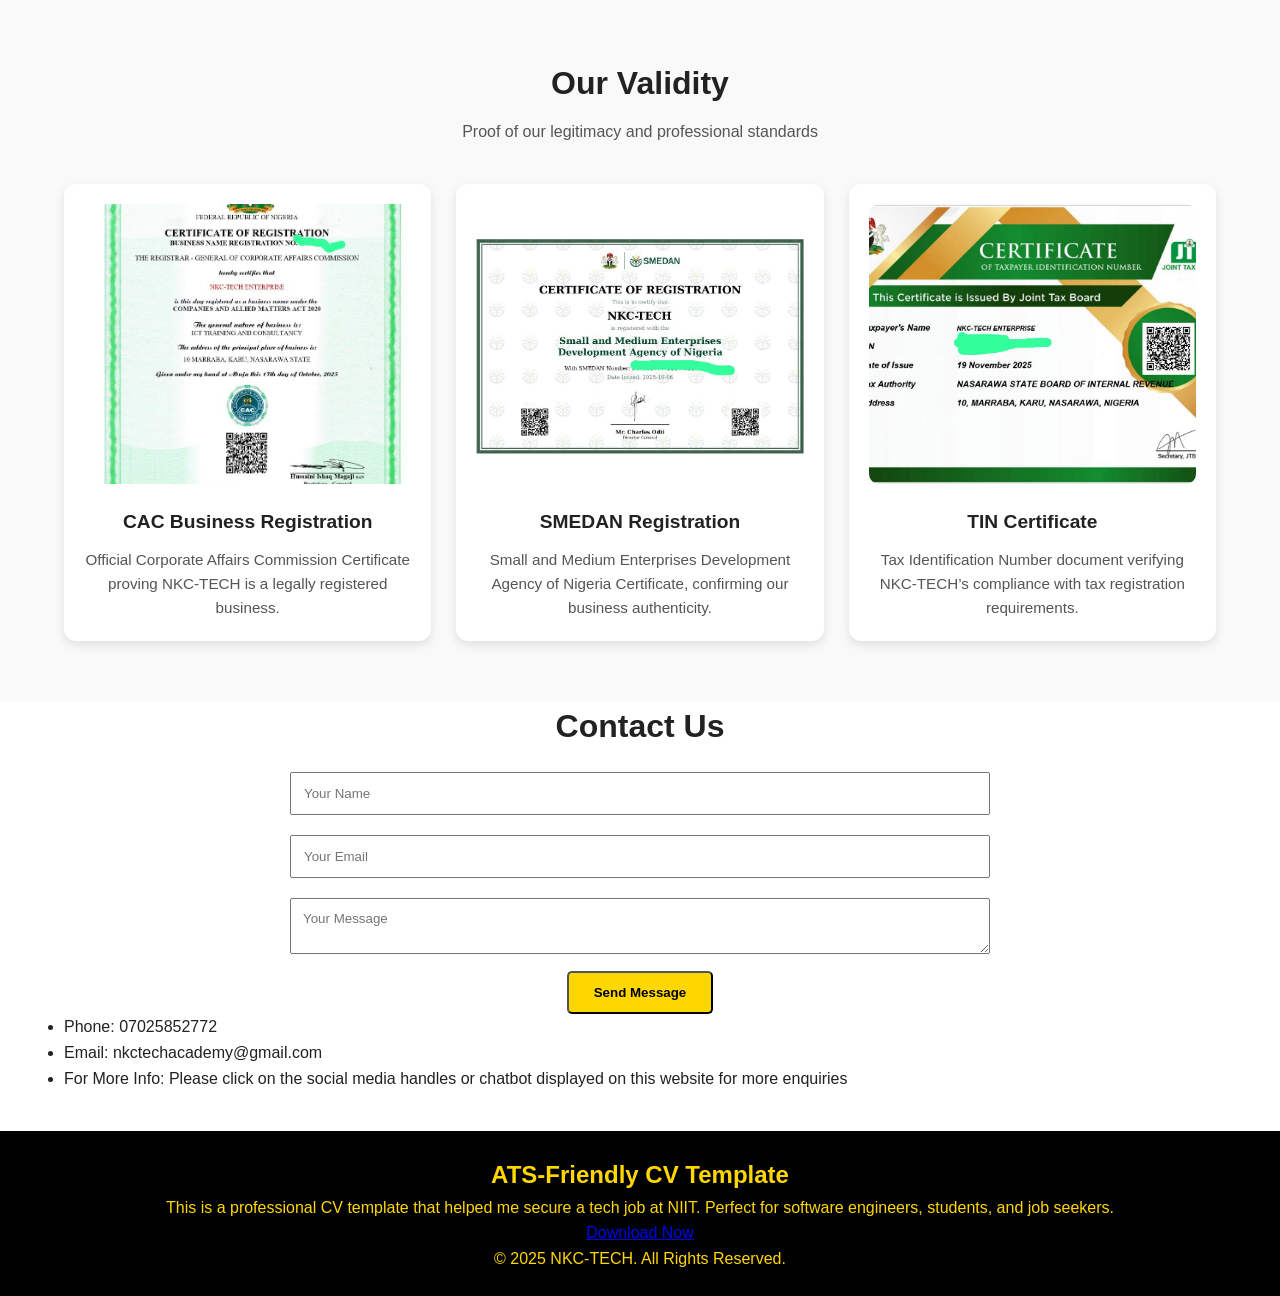
==== commit 59b0857e: "My Official Business Website" ====
--- a/index.html
+++ b/index.html
@@ -90,6 +90,8 @@
                     <li>Microsoft Word</li>
                     <li>Microsoft Excel</li>
                     <li>Microsoft PowerPoint</li>
+                    <li>Microsoft Access</li>
+
                 </ul>
             </div>
 
@@ -105,11 +107,12 @@
 
             <!-- Cloud & DevOps -->
             <div class="service-card fade-up">
-                <h2>CLOUD COMPUTING</h2>
+                <h2>DevOps & CLOUD COMPUTING</h2>
                 <ul>
                     <li>Git & GitHub</li>
                     <li>CI/CD Pipelines</li>
                     <li>Docker & Kubernetes</li>
+                    <li>AWS</li>
                 </ul>
             </div>
 
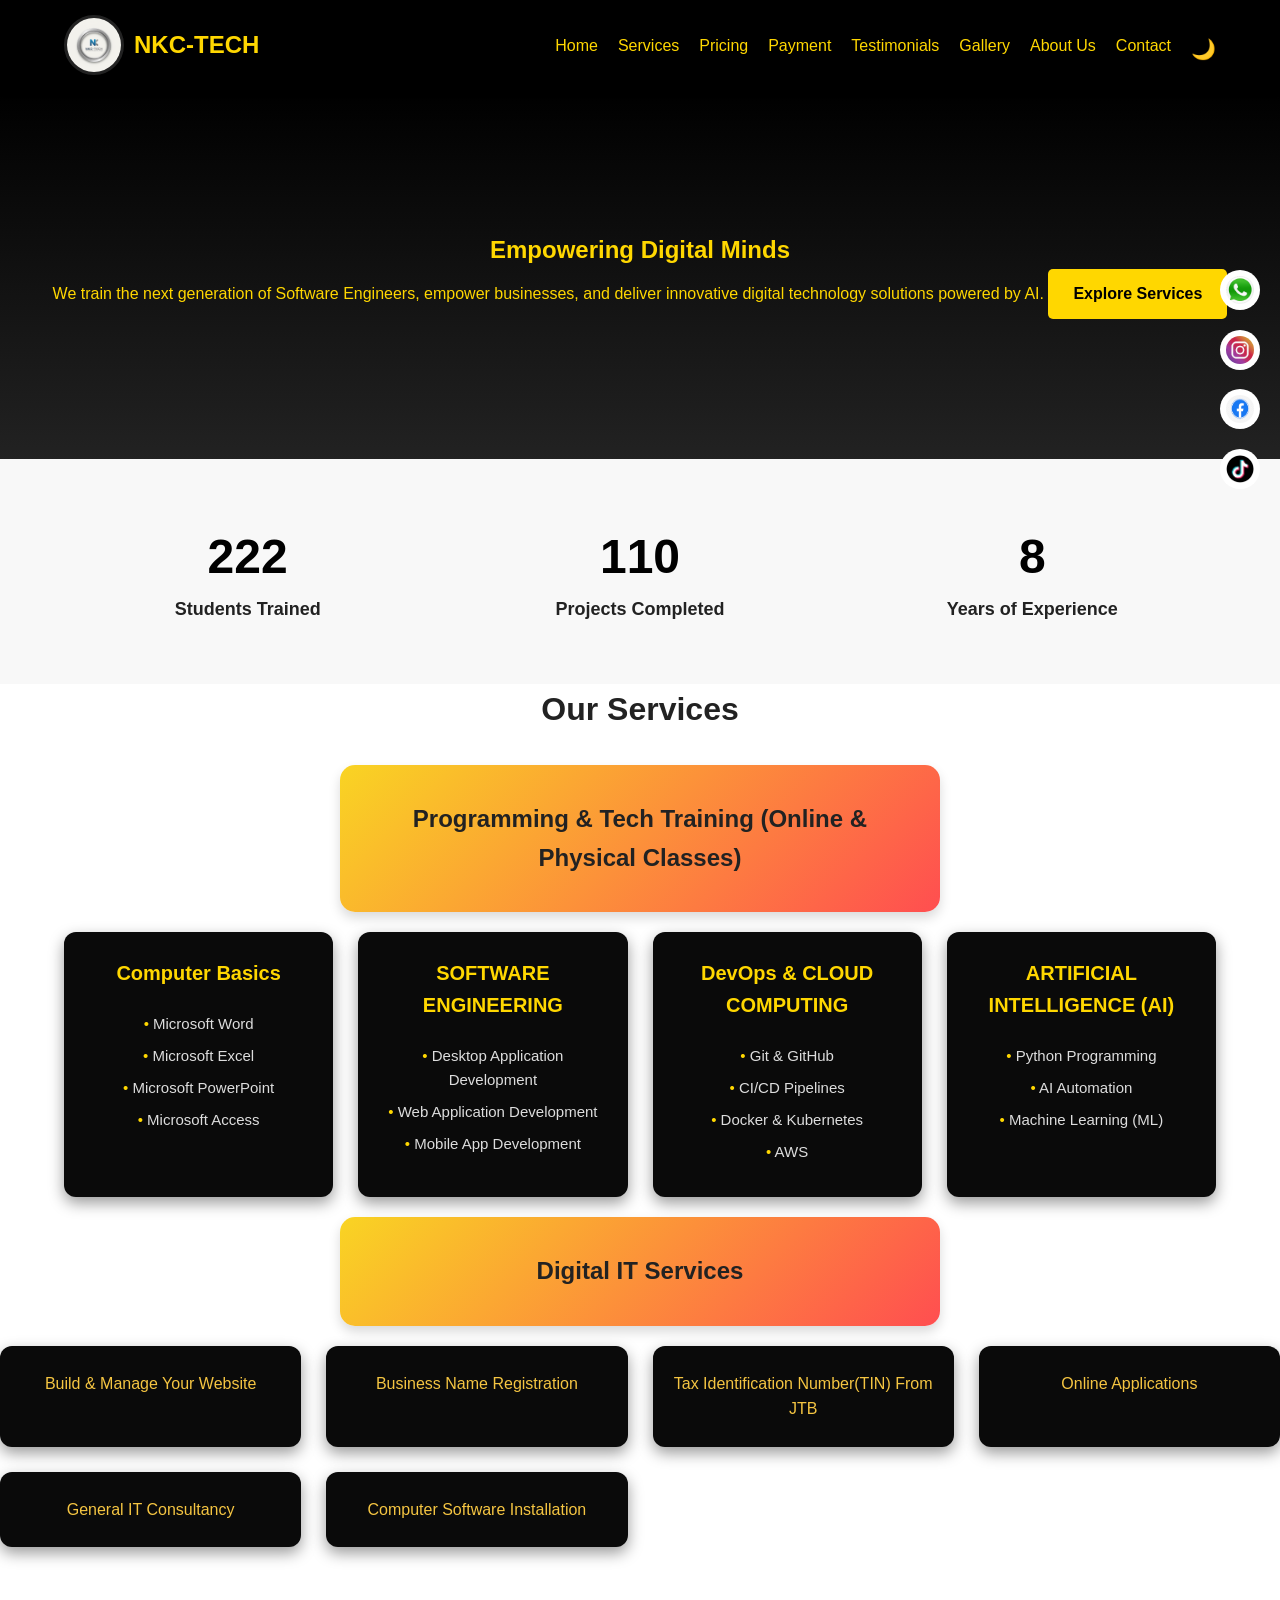
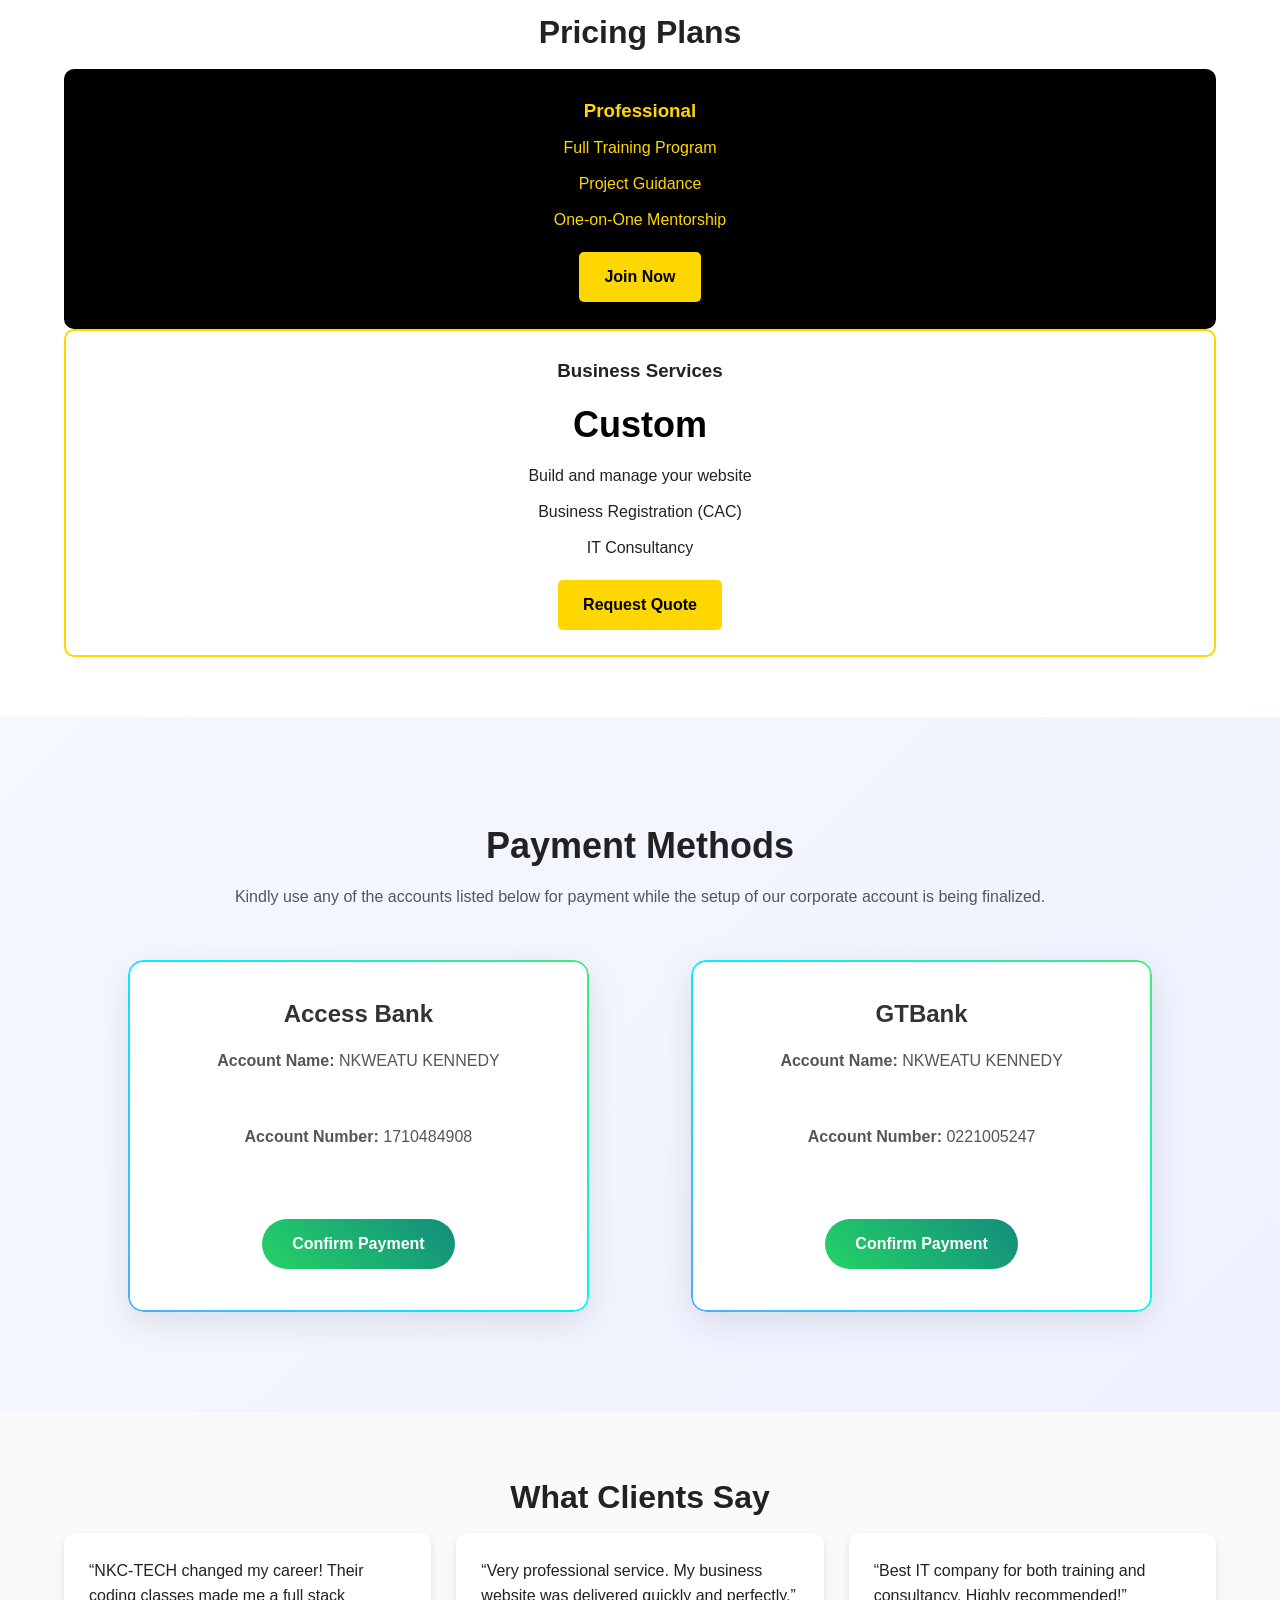
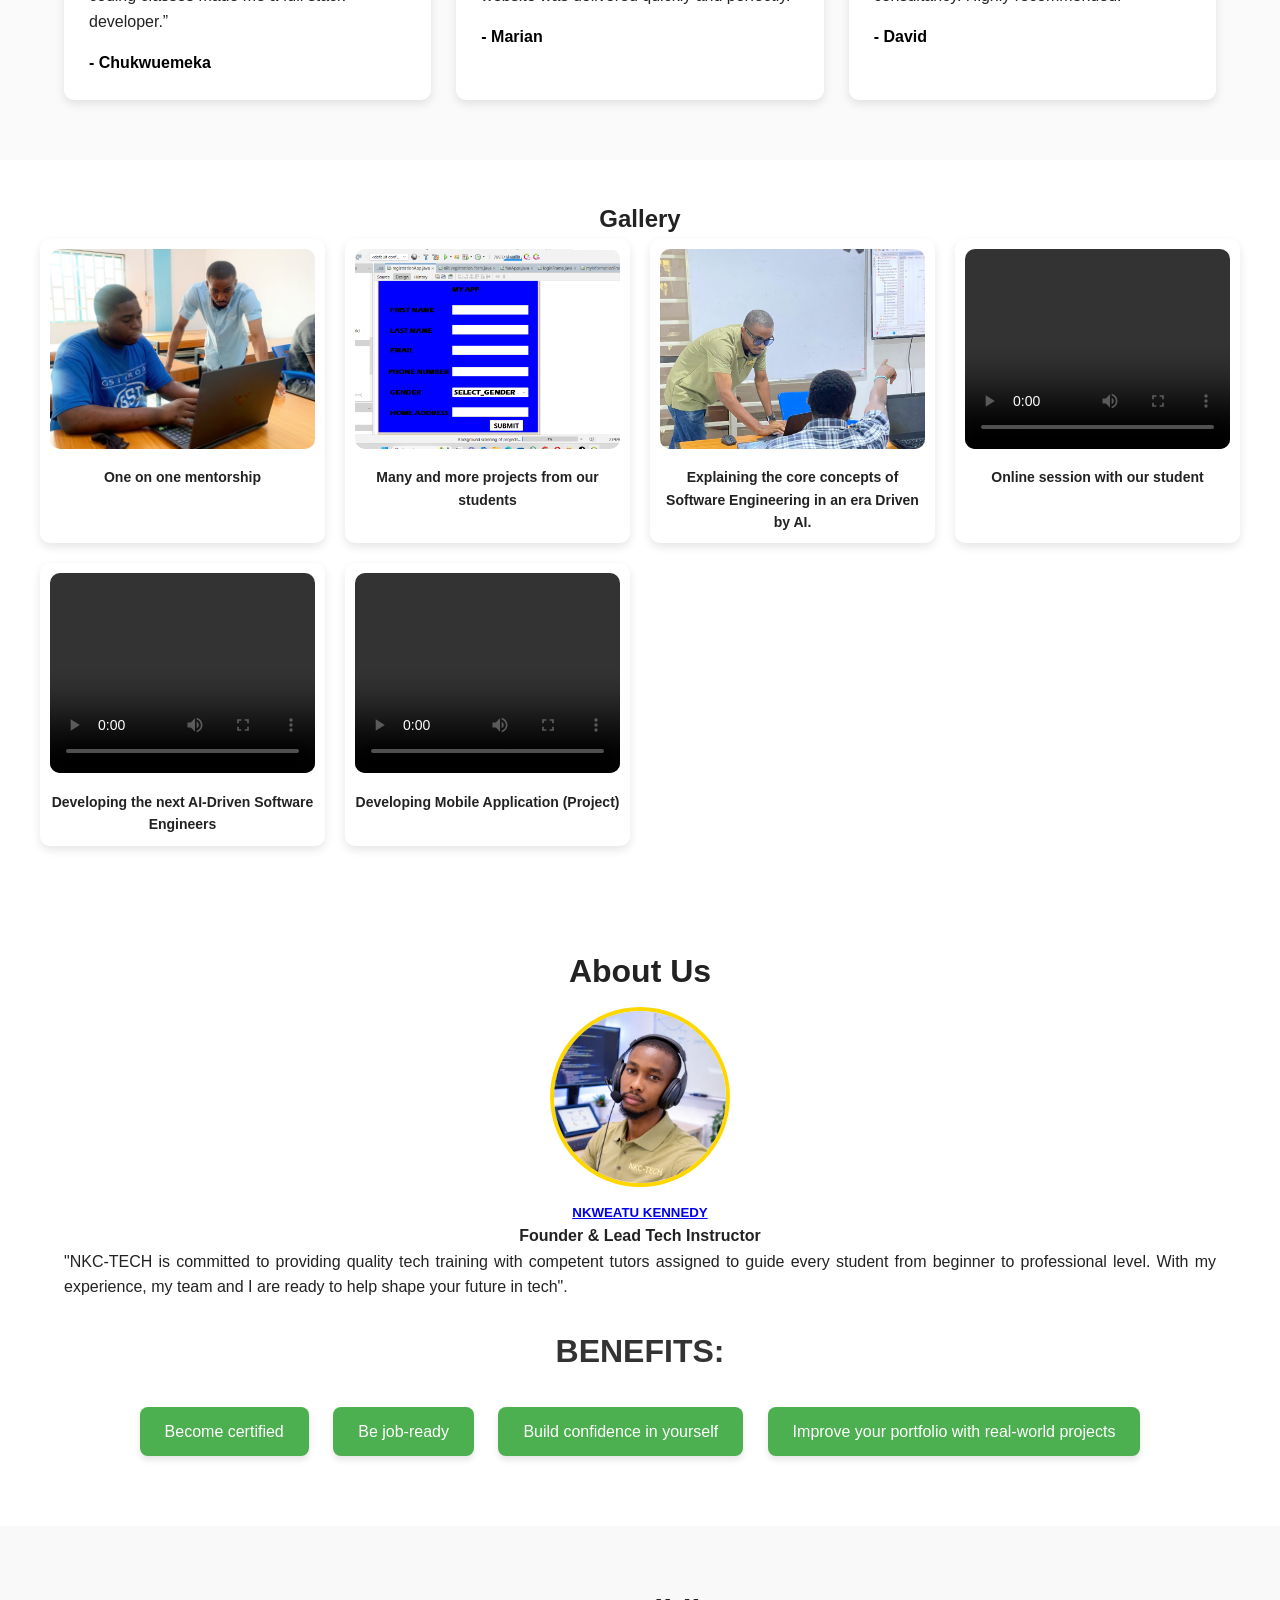
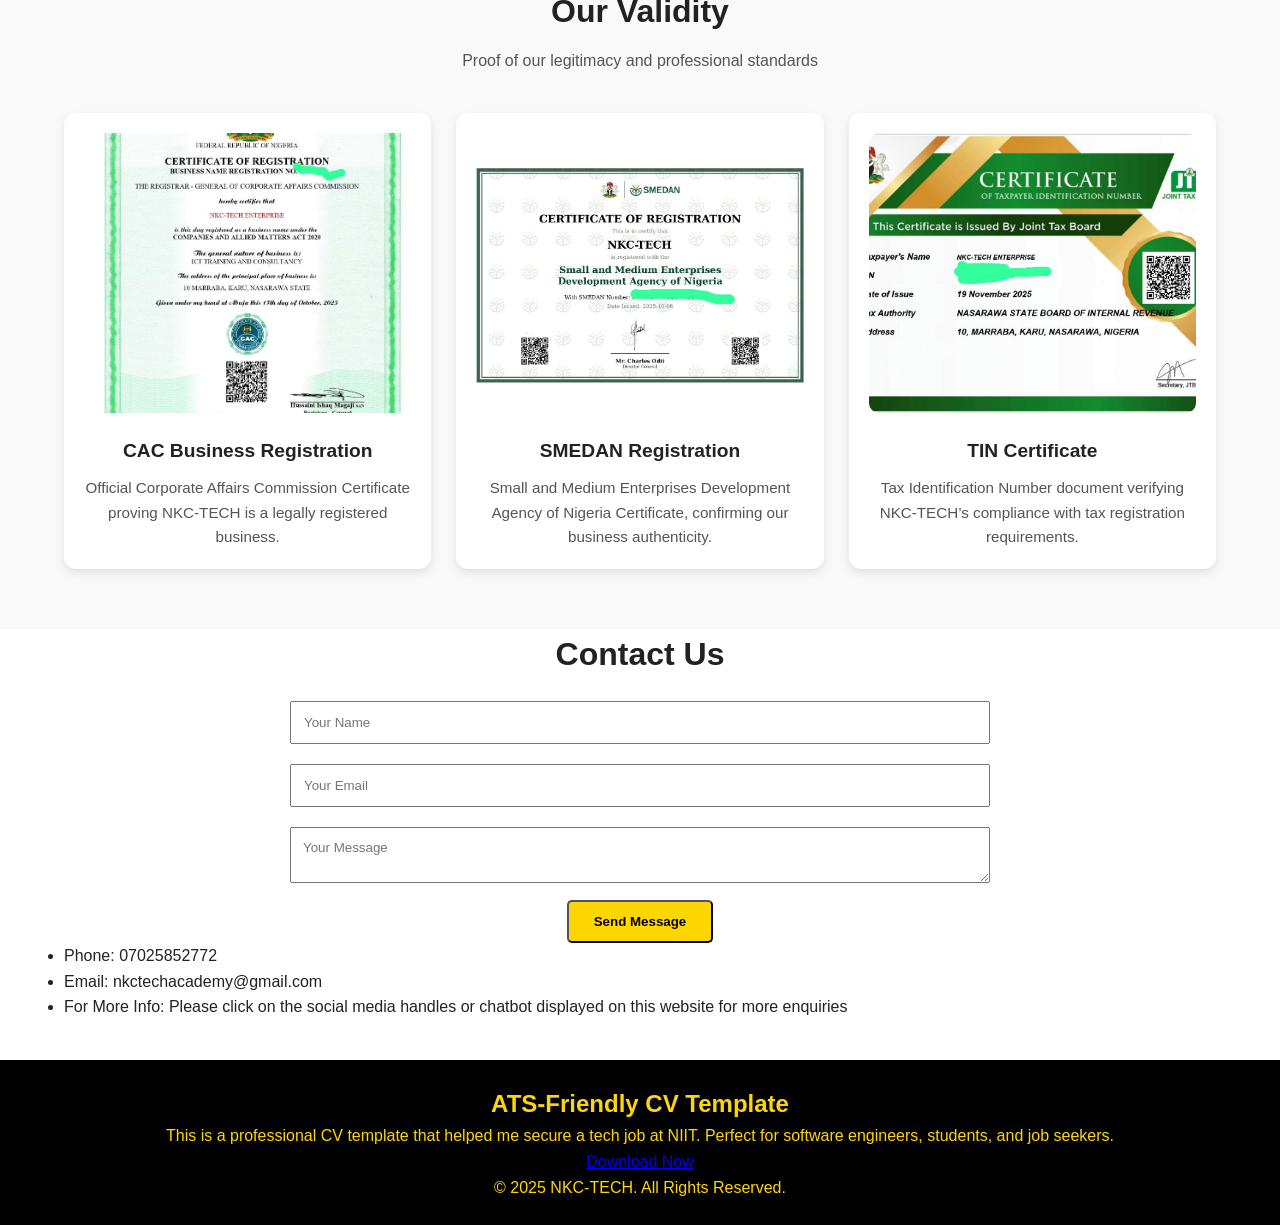
==== commit ca57e2f6: "My Official Business Website" ====
--- a/index.html
+++ b/index.html
@@ -4,7 +4,7 @@
     <meta charset="UTF-8" />
     <meta name="viewport" content="width=device-width, initial-scale=1.0" />
     <title>NKC-TECH | Empowering Digital Minds</title>
-    <link rel="stylesheet" href="style.css" />
+    <link rel="stylesheet" href="css/style.css" />
 </head>
 <body>
 
@@ -47,8 +47,7 @@
 <section id="hero">
     <div class="hero-content">
         <h1 class="fade-up">Empowering Digital Minds</h1>
-        <p class="fade-up">We train coders, empower businesses, and provide reliable digital tech solutions while leveraging the power of AI.</p>
-        <a href="#services" class="btn fade-up">Explore Services</a>
+        We train the next generation of Software Engineers, empower businesses, and deliver innovative digital technology solutions powered by AI.        <a href="#services" class="btn fade-up">Explore Services</a>
     </div>
 </section>
 
--- a/css/style.css
+++ b/css/style.css
@@ -0,0 +1,1135 @@
+/* -------------------- GLOBAL -------------------- */
+* {
+    margin: 0;
+    padding: 0;
+    box-sizing: border-box;
+    font-family: Arial, sans-serif;
+}
+
+body {
+    background: #fff;
+    color: #222;
+    line-height: 1.6;
+    overflow-x: hidden;
+}
+
+.container {
+    width: 90%;
+    max-width: 1200px;
+    margin: auto;
+}
+
+.btn {
+    display: inline-block;
+    background: gold;
+    padding: 12px 25px;
+    border-radius: 5px;
+    color: black;
+    font-weight: bold;
+    text-decoration: none;
+    transition: 0.3s;
+}
+
+.btn:hover {
+    background: #d4af37;
+}
+
+/* -------------------- HEADER -------------------- */
+header {
+    background: black;
+    position: sticky;
+    top: 0;
+    z-index: 1000;
+    padding: 15px 0;
+    transition: 0.3s;
+    width: 100%;
+    box-shadow: 0 2px 5px rgba(0,0,0,0.1);
+}
+
+.nav-container {
+    display: flex;
+    justify-content: space-between;
+    align-items: center;
+}
+
+/* Logo + Brand */
+.logo-text {
+    display: flex;
+    align-items: center;
+    gap: 10px;
+}
+
+.circular-frame {
+    width: 60px;
+    height: 60px;
+    border-radius: 50%;
+    overflow: hidden;
+    border: 3px solid #222;
+    display: flex;
+    justify-content: center;
+    align-items: center;
+}
+
+.circular-frame img {
+    width: 100%;
+    height: 100%;
+    object-fit: cover;
+}
+
+.brand-name {
+    font-weight: bold;
+    font-size: 1.5rem;
+    color: gold;
+}
+
+/* Navigation Links */
+nav {
+    display: flex;
+}
+
+.nav-links {
+    display: flex;
+    list-style: none;
+    gap: 20px;
+    align-items: center;
+}
+
+.nav-links li a {
+    text-decoration: none;
+    color: white;
+    font-size: 16px;
+    font-weight: 500;
+}
+
+#darkModeBtn {
+    border: none;
+    background: none;
+    cursor: pointer;
+    font-size: 20px;
+    color: gold;
+}
+
+
+/* -------------------- HERO -------------------- */
+#hero {
+    background: linear-gradient(to bottom, black, #222);
+    color: gold;
+    padding: 140px 0;
+    text-align: center;
+    animation: fadeIn 1.5s ease;
+}
+
+#hero p {
+    color: white;
+    max-width: 600px;
+    margin: 10px auto;
+}
+
+/* -------------------- ANIMATIONS -------------------- */
+@keyframes fade {
+    from { opacity: 0; transform: translateY(20px); }
+    to { opacity: 1; transform: translateY(0); }
+}
+
+.fade-up {
+    opacity: 0;
+    transform: translateY(30px);
+    transition: 0.8s ease;
+}
+
+.fade-up.active {
+    opacity: 1;
+    transform: translateY(0);
+}
+
+/* -------------------- COUNTERS -------------------- */
+#counters {
+    padding: 60px 0;
+    background: #f8f8f8;
+}
+
+.counters-grid {
+    display: grid;
+    grid-template-columns: repeat(auto-fit, minmax(230px, 1fr));
+    gap: 25px;
+    text-align: center;
+}
+
+.counter-box h3 {
+    font-size: 48px;
+    color: black;
+}
+
+.counter-box p {
+    font-size: 18px;
+    font-weight: bold;
+}
+
+/* -------------------- SERVICES -------------------- */
+
+.section-title {
+    text-align: center;
+    margin-bottom: 10px;
+    font-size: 32px;
+    font-weight: bold;
+}
+
+.sub-title {
+    text-align: center;
+    margin-bottom: 30px;
+    font-size: 20px;
+    color: gold;
+    font-weight: 500;
+}
+
+/* GRID FIX */
+.services-grid {
+    display: grid;
+    grid-template-columns: repeat(auto-fit, minmax(260px, 1fr));
+    gap: 25px;
+    align-items: stretch; /* KEY: balances all cards */
+}
+
+/* CARD DESIGN */
+.service-card {
+    background: #0a0a0a;
+    color: #f5c542;
+    padding: 25px 20px;
+    border-radius: 12px;
+    text-align: center;
+    box-shadow: 0 6px 15px rgba(0,0,0,0.4);
+
+    display: flex;                 /* KEY */
+    flex-direction: column;        /* KEY */
+    justify-content: flex-start;
+    height: 100%;                 /* KEY for equal height */
+
+    transition: all 0.3s ease;
+    position: relative;
+    overflow: hidden;
+}
+
+/* HOVER EFFECT */
+.service-card:hover {
+    transform: translateY(-8px);
+    box-shadow: 0 10px 25px rgba(0,0,0,0.6);
+}
+
+/* TITLE */
+.service-card h2 {
+    font-size: 20px;
+    margin-bottom: 15px;
+    color: gold;
+}
+
+/* LIST */
+.service-card ul {
+    list-style: none;
+    padding: 0;
+    margin: 0;
+}
+
+.service-card ul li {
+    margin: 8px 0;
+    font-weight: normal;
+    font-size: 15px;
+    color: #ddd;
+}
+
+/* OPTIONAL: subtle divider */
+.service-card ul li::before {
+    content: "• ";
+    color: gold;
+}
+
+/* CLEAN ANIMATION SPACE */
+.service-card::after {
+    content: "";
+    position: absolute;
+    bottom: 0;
+    left: 0;
+    width: 100%;
+    height: 0;
+    background: rgba(255, 215, 0, 0.05);
+    transition: 0.3s;
+}
+
+.service-card:hover::after {
+    height: 100%;
+}
+/* -------------------- PRICING -------------------- */
+#pricing {
+    padding: 60px 0;
+}
+
+.pricing-grid {
+    display: grid;
+    grid-template-columns: repeat(auto-fit, minmax(260px, 1fr));
+    gap: 30px;
+    padding-top: 20px;
+}
+
+.price-card {
+    background: #fff;
+    border: 2px solid gold;
+    border-radius: 10px;
+    padding: 25px;
+    text-align: center;
+    transition: 0.3s;
+}
+
+.price-card:hover {
+    transform: translateY(-5px);
+}
+
+.price-card .price {
+    font-size: 36px;
+    font-weight: bold;
+    margin: 10px 0;
+    color: black;
+}
+
+.price-card ul {
+    list-style: none;
+    padding: 0;
+    margin-bottom: 20px;
+}
+
+.price-card ul li {
+    margin: 10px 0;
+}
+
+.popular {
+    background: black;
+    color: gold;
+    border-color: black;
+}
+
+.popular .btn {
+    background: gold;
+    color: black;
+}
+
+/* -------------------- TESTIMONIALS -------------------- */
+#testimonials {
+    padding: 60px 0;
+    background: #fafafa;
+}
+
+.testimonial-grid {
+    display: grid;
+    grid-template-columns: repeat(auto-fit, minmax(260px, 1fr));
+    gap: 25px;
+}
+
+.test-card {
+    background: white;
+    padding: 25px;
+    border-radius: 10px;
+    box-shadow: 0 4px 10px rgba(0,0,0,0.1);
+}
+
+.test-card h4 {
+    margin-top: 15px;
+    color: black;
+}
+
+/* -------------------- TEAM / ABOUT US -------------------- */
+#about\ us {
+    text-align: center;
+    padding: 60px 0;
+}
+
+.team-card {
+    display: flex;
+    flex-direction: column;
+    align-items: center;
+    margin: auto;
+}
+
+.team-card img {
+    width: 180px;
+    height: 180px;
+    border-radius: 50%;
+    object-fit: cover;
+    border: 4px solid gold;
+    margin-bottom: 15px;
+}
+
+/* -------------------- CONTACT -------------------- */
+#contactForm {
+    max-width: 700px;
+    margin: auto;
+    text-align: center;
+}
+
+#contactForm input,
+#contactForm textarea {
+    width: 100%;
+    padding: 12px;
+    margin: 10px 0;
+}
+
+#successMsg {
+    color: green;
+    display: none;
+    margin-top: 10px;
+    font-size: 18px;
+}
+
+/* -------------------- FOOTER -------------------- */
+footer {
+    background: black;
+    padding: 25px;
+    text-align: center;
+    color: gold;
+    margin-top: 40px;
+}
+
+/* -------------------- DARK MODE -------------------- */
+body.dark {
+    background: #111;
+    color: white;
+}
+
+body.dark header {
+    background: gold;
+}
+
+body.dark .logo-text,
+body.dark .nav-links a {
+    color: black;
+}
+
+body.dark #hero {
+    background: linear-gradient(to bottom, gold, #333);
+    color: black;
+}
+
+body.dark .service-card {
+    background: gold;
+    color: black;
+}
+
+body.dark footer {
+    background: gold;
+    color: black;
+}
+
+/* -------------------- CERTIFICATIONS -------------------- */
+#certifications {
+    padding: 60px 5%;
+    background: #f9f9f9;
+    text-align: center;
+}
+
+#certifications .section-title {
+    font-size: 2rem;
+    margin-bottom: 10px;
+    font-weight: bold;
+}
+
+#certifications .section-subtitle {
+    font-size: 1rem;
+    margin-bottom: 40px;
+    color: #555;
+}
+
+.cert-grid {
+    display: grid;
+    grid-template-columns: repeat(auto-fit, minmax(280px, 1fr));
+    gap: 25px;
+}
+
+.cert-card {
+    background: #fff;
+    padding: 20px;
+    border-radius: 12px;
+    box-shadow: 0 4px 10px rgba(0,0,0,0.1);
+    transition: 0.3s ease;
+}
+
+.cert-card img {
+    width: 100%;
+    height: 280px;
+    object-fit: cover;
+    border-radius: 10px;
+    margin-bottom: 15px;
+}
+
+.cert-card h3 {
+    font-size: 1.2rem;
+    margin-bottom: 10px;
+    color: #222;
+}
+
+.cert-card p {
+    font-size: 0.95rem;
+    color: #555;
+}
+
+.cert-card:hover {
+    transform: translateY(-5px);
+    box-shadow: 0 6px 16px rgba(0,0,0,0.15);
+}
+
+/* -------------------- STYLISH LIST -------------------- */
+.center-bold {
+    text-align: center;
+    font-weight: bold;
+    font-size: 2em;
+    margin-bottom: 20px;
+    color: #333;
+}
+
+.stylish-list {
+    list-style: none;
+    padding: 0;
+    text-align: center;
+}
+
+.stylish-list li {
+    display: inline-block;
+    background-color: #4CAF50;
+    color: white;
+    padding: 12px 25px;
+    margin: 10px;
+    border-radius: 8px;
+    font-weight: normal;
+    cursor: pointer;
+    transition: all 0.3s ease;
+    box-shadow: 0 4px 6px rgba(0,0,0,0.1);
+}
+
+.stylish-list li:hover {
+    background-color: #45a049;
+    font-weight: bold;
+    color: #ffeb3b;
+    transform: translateY(-3px);
+    box-shadow: 0 6px 10px rgba(0,0,0,0.15);
+}
+
+/* -------------------- FLOATING SOCIALS -------------------- */
+.floating-socials {
+    position: fixed;
+    top: 30%;
+    right: 20px;
+    display: flex;
+    flex-direction: column;
+    gap: 12px;
+    z-index: 9999;
+}
+
+.social-icon img {
+    width: 40px;
+    height: 40px;
+    border-radius: 50%;
+    background: white;
+    padding: 6px;
+    transition: transform .3s ease, box-shadow .3s ease;
+}
+
+.social-icon img:hover {
+    transform: scale(1.2);
+    box-shadow: 0 0 15px gold;
+}
+
+/* -------------------- MOBILE MENU TOGGLE (CLEAN) -------------------- */
+@media (max-width: 768px) {
+    /* Hamburger toggle at top-right corner */
+    .menu-toggle {
+        display: block;
+        position: absolute;
+        top: 15px;       /* top-right corner */
+        right: 20px;
+        font-size: 2rem;
+        z-index: 2000;
+        cursor: pointer;
+        color: gold;
+        transition: transform 0.3s ease, color 0.3s ease;
+    }
+
+    .menu-toggle:hover {
+        transform: scale(1.2) rotate(10deg);
+        color: #ffecb3;
+    }
+
+    .menu-toggle.active {
+        transform: scale(1.2) rotate(90deg);
+        color: #ffd700;
+    }
+
+    /* Navigation menu hidden off-screen initially */
+    .nav-links {
+        display: flex;               /* keep flex for alignment */
+        position: absolute;
+        top: 60px;                   /* below header */
+        right: -250px;               /* hidden initially */
+        width: 220px;
+        flex-direction: column;
+        background: #222;
+        padding: 15px;
+        border-radius: 8px;
+        opacity: 0;
+        transition: right 0.3s ease-in-out, opacity 0.3s ease-in-out;
+        z-index: 1500;
+    }
+
+    /* When menu is active (clicked) */
+    .nav-links.active {
+        right: 10px;                 /* slide-in */
+        opacity: 1;
+    }
+
+    /* Links styling for mobile */
+    .nav-links li {
+        margin: 12px 0;
+    }
+
+    .nav-links li a,
+    #darkModeBtn {
+        color: gold;
+        font-weight: 500;
+        font-size: 1rem;
+        text-align: left;
+    }
+
+    .nav-links li a:hover {
+        color: #ffecb3;
+        transform: translateX(5px);
+    }
+
+    /* Optional: prevent body scroll when menu is open */
+    body.menu-open {
+        overflow: hidden;
+    }
+}
+
+/* FLEX CONTAINER SECTION */
+.flex-container {
+    display: flex;
+    justify-content: center;   /* center horizontally */
+    align-items: center;       /* center vertically */
+    flex-wrap: wrap;           /* allow items to wrap on smaller screens */
+    gap: 20px;                 /* space between items */
+    padding: 20px 0;
+}
+
+.flex-item {
+    background: linear-gradient(135deg, #ffd700, #ffecb3); /* gold gradient */
+    color: #222;                                       /* text color */
+    padding: 30px 40px;
+    border-radius: 15px;
+    text-align: center;
+    transition: transform 0.3s ease, box-shadow 0.3s ease, background 0.3s ease;
+    cursor: pointer;
+    max-width: 800px;           /* prevent flex-item from stretching too wide */
+    width: 100%;                /* full width on small screens */
+    box-shadow: 0 6px 12px rgba(0,0,0,0.15);
+}
+
+.flex-item:hover {
+    transform: scale(1.05);       /* slight grow */
+    box-shadow: 0 12px 24px rgba(0,0,0,0.25);
+    background: linear-gradient(135deg, #ffecb3, #ffd700); /* hover gradient */
+}
+
+/* Subtitles inside flex-item */
+.flex-item .sub-title {
+    margin: 10px 0;
+    font-size: 1.5rem;
+    font-weight: bold;
+    color: #222;
+}
+
+/* Bold description inside flex-item */
+.flex-item b {
+    display: block;
+    margin-top: 15px;
+    font-weight: bold;
+    color: #444;
+    line-height: 1.5;
+}
+
+/* -------------------- PAYMENT SECTION -------------------- */
+
+.payment-section {
+    padding: 100px 10%;
+    text-align: center;
+    background: linear-gradient(135deg, #f8f9ff, #eef1ff);
+}
+
+.payment-section h2 {
+    font-size: 36px;
+    margin-bottom: 10px;
+    color: #222;
+}
+
+.payment-section p {
+    color: #555;
+    margin-bottom: 50px;
+}
+
+/* Container */
+
+.payment-container {
+    display: flex;
+    justify-content: space-between;
+    gap: 40px;
+    flex-wrap: wrap;
+}
+
+/* Payment Cards */
+
+.payment-card {
+    width: 45%;
+    padding: 35px;
+    border-radius: 15px;
+    background: white;
+    box-shadow: 0 10px 35px rgba(0,0,0,0.1);
+    transition: all 0.4s ease;
+    position: relative;
+    overflow: hidden;
+}
+
+/* Glow border animation */
+
+.payment-card::before {
+    content: "";
+    position: absolute;
+    inset: 0;
+    border-radius: 15px;
+    padding: 2px;
+    background: linear-gradient(45deg,#4facfe,#00f2fe,#43e97b);
+    -webkit-mask:
+        linear-gradient(#fff 0 0) content-box,
+        linear-gradient(#fff 0 0);
+    -webkit-mask-composite: xor;
+            mask-composite: exclude;
+}
+
+/* Hover animation */
+
+.payment-card:hover {
+    transform: translateY(-12px) scale(1.02);
+    box-shadow: 0 20px 50px rgba(0,0,0,0.2);
+}
+
+/* Titles */
+
+.payment-card h3 {
+    font-size: 24px;
+    margin-bottom: 20px;
+    color: #333;
+}
+
+/* Text */
+
+.payment-card p {
+    font-size: 16px;
+    margin: 8px 0;
+}
+
+/* Confirm Button */
+
+.confirm-btn {
+    margin-top: 20px;
+    padding: 12px 25px;
+    border: none;
+    border-radius: 25px;
+    background: linear-gradient(45deg,#4facfe,#00f2fe);
+    color: white;
+    font-size: 16px;
+    cursor: pointer;
+    transition: 0.3s;
+}
+
+/* Button hover */
+
+.confirm-btn:hover {
+    transform: scale(1.1);
+    box-shadow: 0 10px 25px rgba(0,0,0,0.2);
+}
+
+/* Floating animation */
+
+@keyframes floatCard {
+    0%{transform:translateY(0)}
+    50%{transform:translateY(-6px)}
+    100%{transform:translateY(0)}
+}
+
+.payment-card {
+    animation: floatCard 4s ease-in-out infinite;
+}
+
+/* Responsive */
+
+@media(max-width:900px){
+
+    .payment-container{
+        flex-direction:column;
+    }
+
+    .payment-card{
+        width:100%;
+    }
+
+}
+
+/* PAYMENT SECTION */
+
+.payment-section{
+    padding:100px 10%;
+    text-align:center;
+    background:linear-gradient(135deg,#f6f8ff,#eef1ff);
+}
+
+.payment-section h2{
+    font-size:36px;
+    margin-bottom:10px;
+}
+
+.payment-section p{
+    color:#555;
+    margin-bottom:50px;
+}
+
+/* container */
+
+.payment-container{
+    display:flex;
+    justify-content:space-between;
+    gap:40px;
+    flex-wrap:wrap;
+}
+
+/* cards */
+
+.payment-card{
+    width:45%;
+    padding:35px;
+    background:white;
+    border-radius:15px;
+    box-shadow:0 10px 35px rgba(0,0,0,0.1);
+    transition:all .4s ease;
+}
+
+.payment-card:hover{
+    transform:translateY(-10px);
+    box-shadow:0 20px 45px rgba(0,0,0,0.2);
+}
+
+.payment-card h3{
+    font-size:24px;
+    margin-bottom:15px;
+}
+
+/* confirm button */
+
+.confirm-btn{
+    display:inline-block;
+    margin-top:20px;
+    padding:12px 30px;
+    border-radius:30px;
+    background:linear-gradient(45deg,#25D366,#128C7E);
+    color:white;
+    text-decoration:none;
+    font-weight:bold;
+    transition:all .3s ease;
+    position:relative;
+    overflow:hidden;
+}
+
+/* hover animation */
+
+.confirm-btn:hover{
+    transform:scale(1.1);
+    box-shadow:0 10px 25px rgba(0,0,0,0.25);
+}
+
+/* pulse animation */
+
+.confirm-btn{
+    animation:pulse 2s infinite;
+}
+
+@keyframes pulse{
+    0%{transform:scale(1)}
+    50%{transform:scale(1.05)}
+    100%{transform:scale(1)}
+}
+
+/* responsive */
+
+@media(max-width:900px){
+
+    .payment-container{
+        flex-direction:column;
+    }
+
+    .payment-card{
+        width:100%;
+    }
+
+}
+
+
+/* -------------------- FLEX CONTAINER HERO / SERVICES -------------------- */
+.flex-container {
+    display: flex;
+    justify-content: center; /* center horizontally */
+    align-items: center;     /* center vertically */
+    flex-wrap: wrap;         /* allow items to wrap on smaller screens */
+    padding: 20px;
+    gap: 20px;
+}
+
+.flex-item {
+    background: linear-gradient(135deg, #f9d423, #ff4e50); /* captivating gradient */
+    color: #111;
+    padding: 25px 35px;
+    border-radius: 15px;
+    text-align: center;
+    transition: transform 0.3s ease, box-shadow 0.3s ease;
+    cursor: pointer;
+    width: 100%;
+    max-width: 600px;       /* fits nicely in container */
+}
+
+.flex-item:hover {
+    transform: scale(1.05);
+    box-shadow: 0 10px 25px rgba(0, 0, 0, 0.2);
+}
+
+.sub-title {
+    margin: 10px 0;
+    font-size: 1.5rem;
+}
+
+/* Optional: adjust font size and padding on small screens */
+@media (max-width: 480px) {
+    .flex-item {
+        padding: 15px 20px;
+    }
+
+    .sub-title {
+        font-size: 1.2rem;
+    }
+}
+
+
+
+
+
+
+#gallery {
+    padding: 40px;
+    text-align: center;
+}
+
+.gallery-container {
+    display: grid;
+    grid-template-columns: repeat(auto-fit, minmax(250px, 1fr));
+    gap: 20px;
+}
+
+.gallery-item img,
+.gallery-item video,
+.gallery-item iframe {
+    width: 100%;
+    height: 200px;
+    object-fit: cover;
+    border-radius: 10px;
+}
+
+
+.gallery-item {
+    background: #fff;
+    padding: 10px;
+    border-radius: 10px;
+    box-shadow: 0 4px 10px rgba(0,0,0,0.1);
+    text-align: center;
+}
+
+.caption {
+    margin-top: 10px;
+    font-size: 14px;
+    font-weight: 500;
+}
+
+
+
+
+
+
+/* Ensure desktop remains correct */
+@media (min-width: 769px) {
+    .nav-links {
+        display: flex !important; /* Forces menu to show on desktop */
+        right: auto !important;   /* Reset position */
+        opacity: 1 !important;    /* Reset opacity */
+        position: static;         /* Put it back in the flow */
+        background: none;         /* Remove mobile background */
+        flex-direction: row;      /* Desktop layout */
+        padding: 0;
+        box-shadow: none;
+    }
+}
+        /* lively gradient background */
+        background: linear-gradient(135deg, #222, #333, #444);
+        background-blend-mode: multiply;
+    }
+
+    .nav-links.active {
+        right: 10px;
+        opacity: 1;
+    }
+
+    .nav-links li {
+        margin: 12px 0;
+    }
+
+    .nav-links li a {
+        color: gold;            /* visible on gradient background */
+        font-weight: 500;
+        font-size: 1rem;
+        text-align: left;
+        transition: color 0.3s ease, transform 0.3s ease;
+    }
+
+    .nav-links li a:hover {
+        color: #ffecb3;         /* lighter gold on hover */
+        transform: translateX(5px);
+    }
+
+    #darkModeBtn {
+        color: gold;
+        margin-top: 10px;
+    }
+
+    /* Optional: prevent scrolling when menu is open */
+    body.menu-open {
+        overflow: hidden;
+    }
+}
+.menu-toggle {
+    display: none;
+    font-size: 2rem;
+    cursor: pointer;
+    z-index: 1100;
+    transition: transform 0.3s ease, color 0.3s ease;
+    color: gold; /* visible */
+}
+
+/* Hover animation for liveliness */
+.menu-toggle:hover {
+    transform: scale(1.2) rotate(10deg);
+    color: #ffecb3; /* subtle color change on hover */
+}
+
+/* Animate when active (clicked) */
+.menu-toggle.active {
+    transform: scale(1.2) rotate(90deg);
+    color: #ffd700;
+}
+
+
+
+
+
+
+
+
+/* -------------------- MOBILE LOGO CIRCULAR -------------------- */
+@media (max-width: 768px) {
+    .circular-frame {
+        width: 50px;   /* adjust size as needed */
+        height: 50px;
+        border-radius: 50%; /* ensures it's circular */
+        overflow: hidden;
+        border: 3px solid gold; /* optional: keep the border */
+    }
+
+    .circular-frame img {
+        width: 100%;
+        height: 100%;
+        object-fit: cover;
+        border-radius: 50%; /* ensures the image itself is circular */
+    }
+}
+
+
+.menu-toggle {
+    font-size: 2rem;
+    cursor: pointer;
+    display: none; /* will show only on mobile */
+}
+
+
+.menu-toggle {
+    font-size: 2rem;
+    cursor: pointer;
+    display: none; /* will show only on mobile */
+}
+
+@media (max-width: 768px) {
+
+    /* Container */
+    .menu-toggle {
+        display: flex;
+        flex-direction: column;
+        justify-content: space-between;
+        width: 30px;
+        height: 22px;
+        cursor: pointer;
+        position: absolute;
+        top: 15px;
+        right: 20px;
+        z-index: 2000;
+    }
+
+    /* Hamburger bars */
+    .menu-toggle span {
+        display: block;
+        height: 4px;
+        width: 100%;
+        background: #333;
+        border-radius: 2px;
+        transition: all 0.3s ease;
+    }
+
+    /* Active state: rotate to form X */
+    .menu-toggle.active span:nth-child(1) {
+        transform: rotate(45deg) translate(5px, 5px);
+    }
+
+    .menu-toggle.active span:nth-child(2) {
+        opacity: 0;
+    }
+
+    .menu-toggle.active span:nth-child(3) {
+        transform: rotate(-45deg) translate(5px, -5px);
+    }
+
+    /* Mobile menu hidden by default */
+    .nav-links {
+        display: none;
+        flex-direction: column;
+        align-items: center;
+        position: fixed;
+        top: 60px;
+        left: 0;
+        width: 100%;
+        background: #fff;
+        gap: 20px;
+        padding: 20px 0;
+        z-index: 1500;
+    }
+
+    /* Show menu */
+    .nav-links.active {
+        display: flex;
+    }
+
+
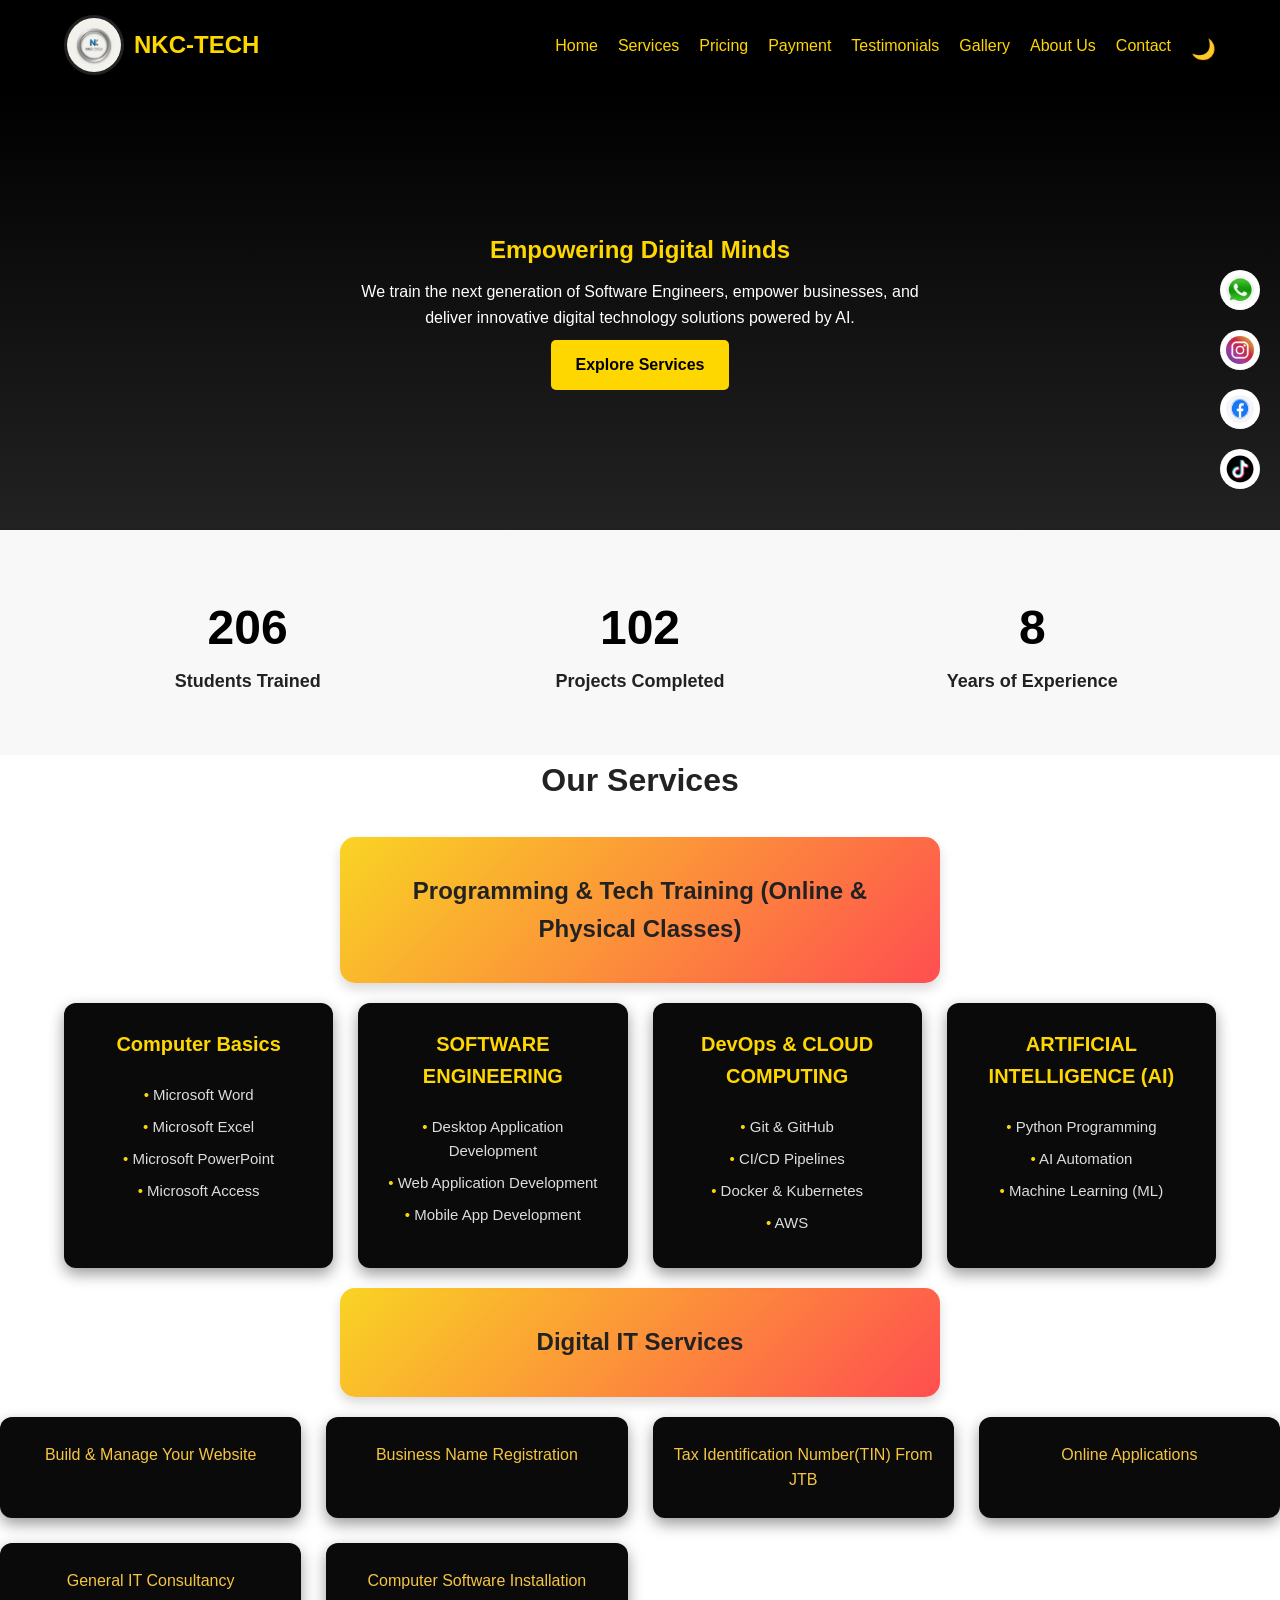
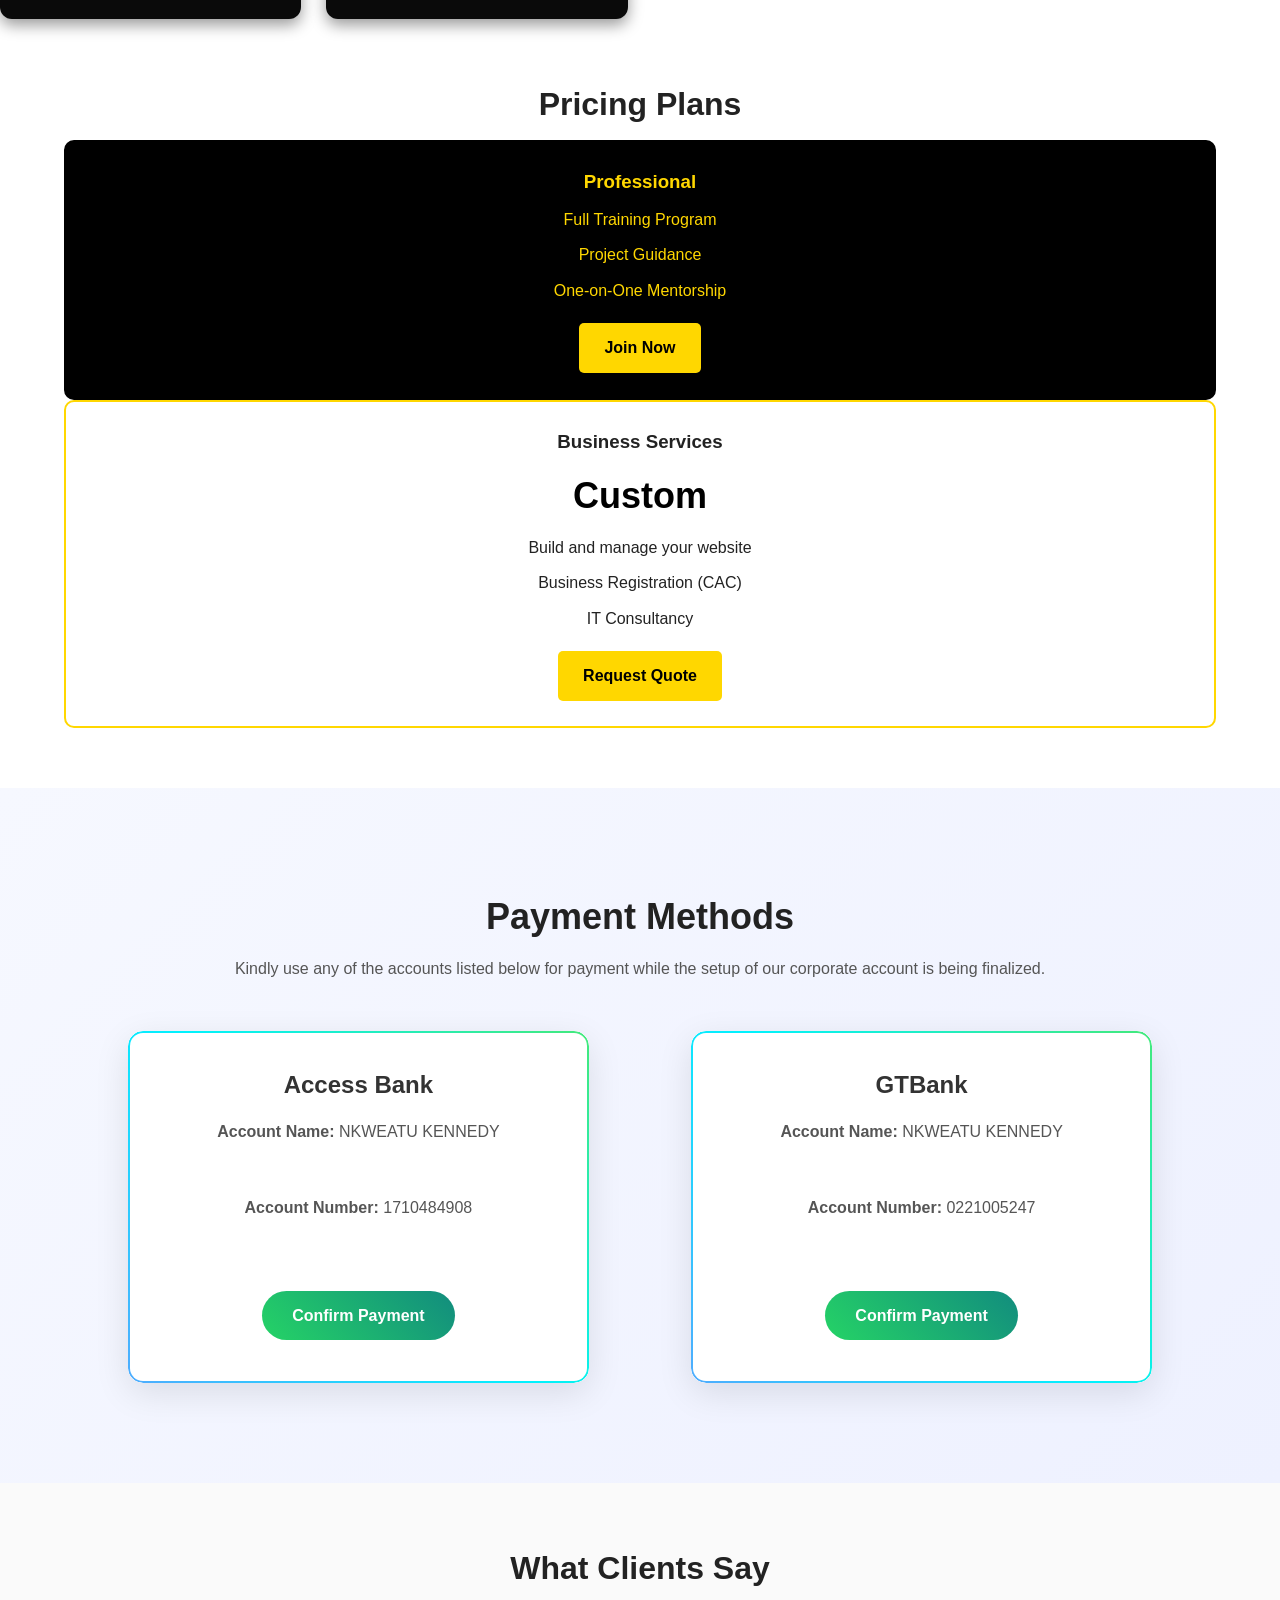
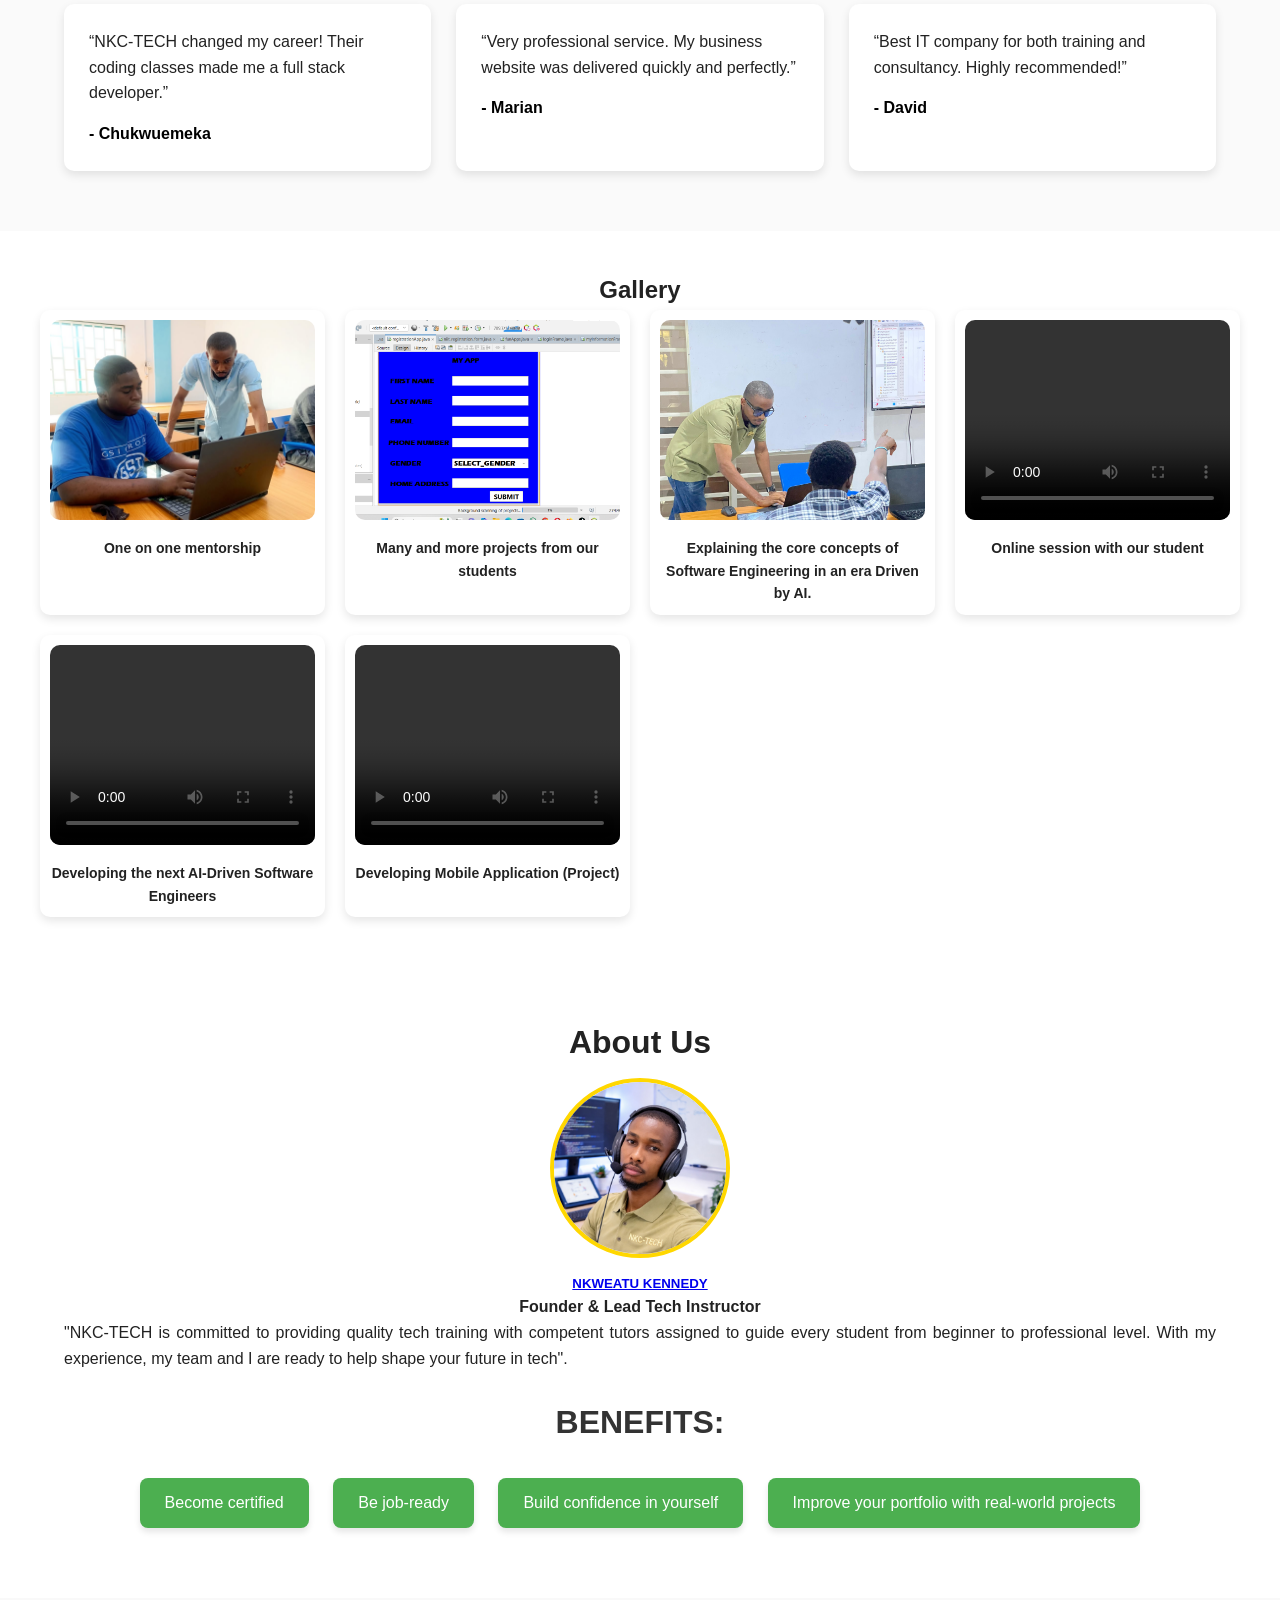
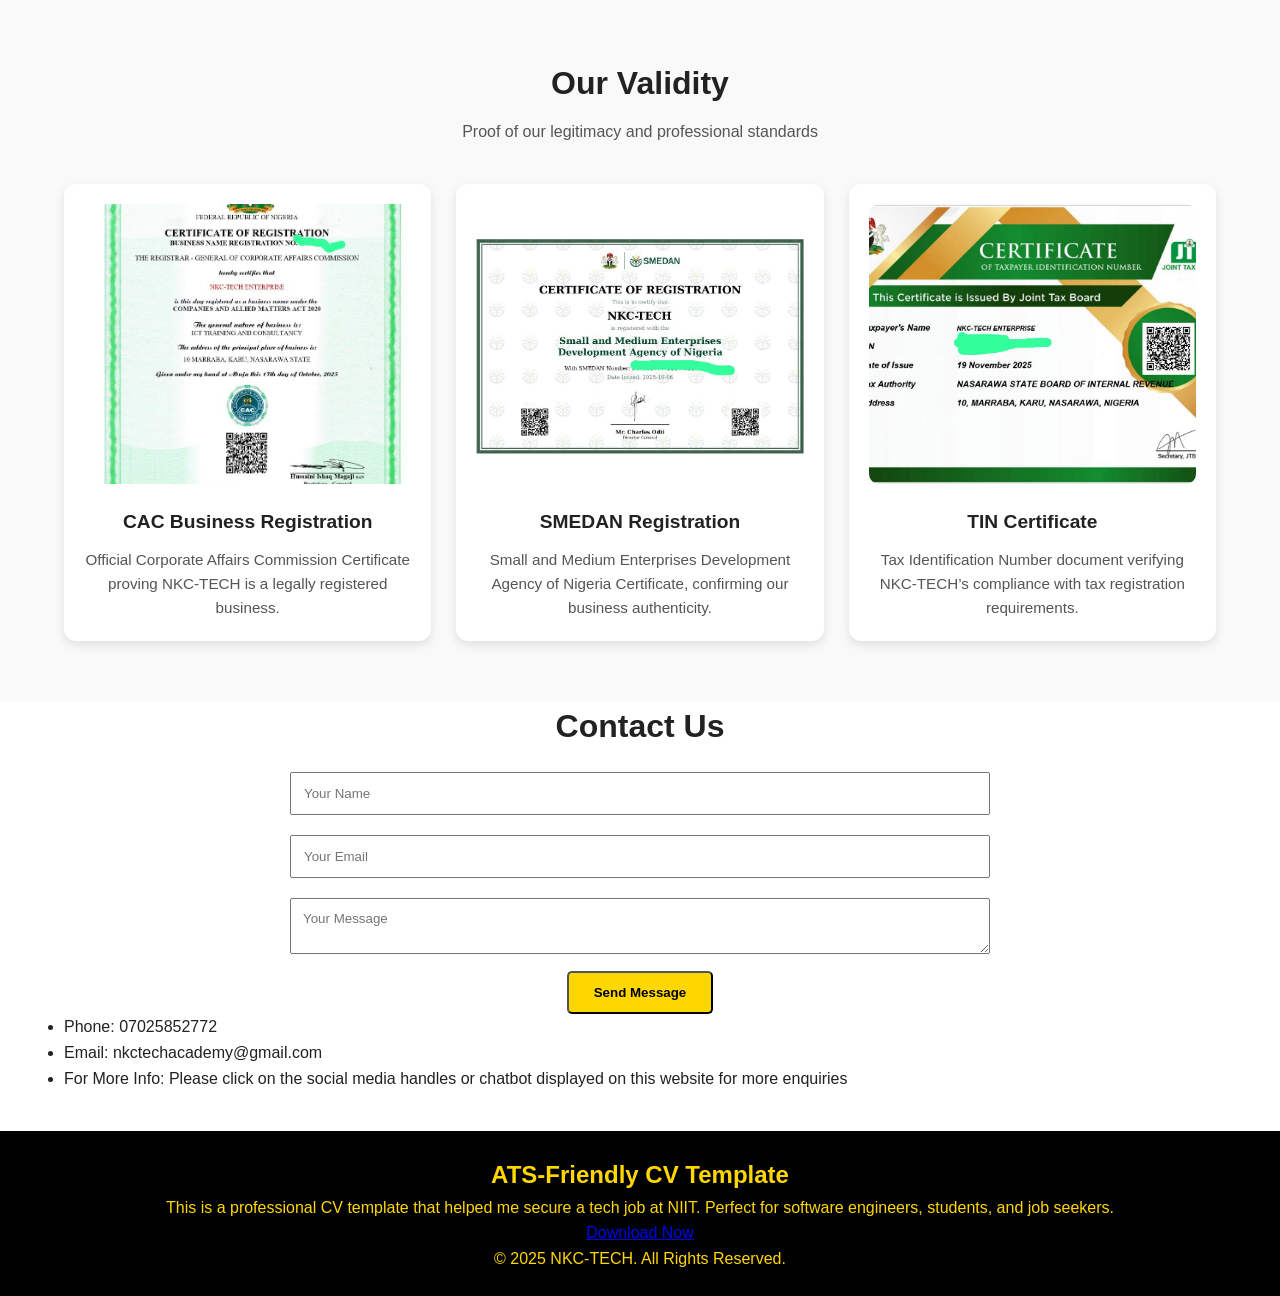
==== commit 55dcd4b9: "My Official Business Website" ====
--- a/index.html
+++ b/index.html
@@ -47,7 +47,7 @@
 <section id="hero">
     <div class="hero-content">
         <h1 class="fade-up">Empowering Digital Minds</h1>
-        We train the next generation of Software Engineers, empower businesses, and deliver innovative digital technology solutions powered by AI.        <a href="#services" class="btn fade-up">Explore Services</a>
+       <p> We train the next generation of Software Engineers, empower businesses, and deliver innovative digital technology solutions powered by AI.  </p><a href="#services" class="btn fade-up">Explore Services</a>
     </div>
 </section>
 
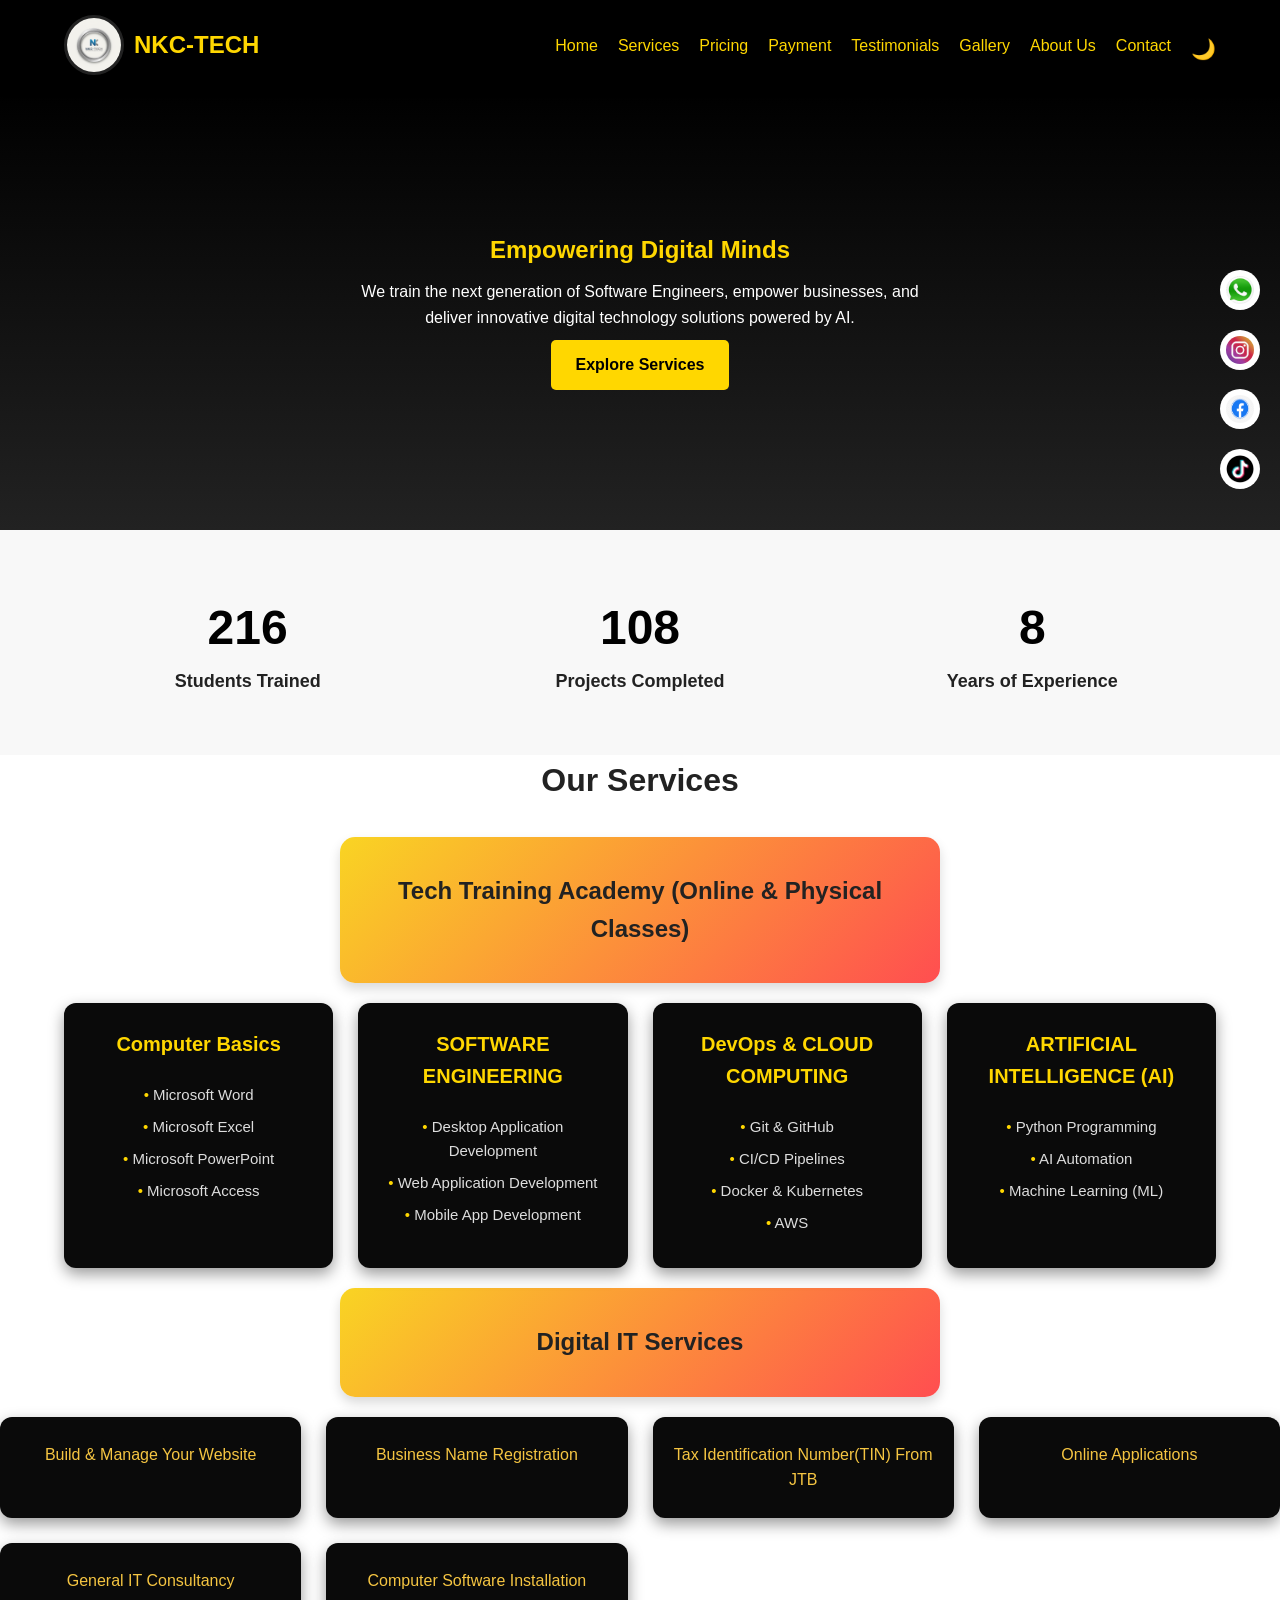
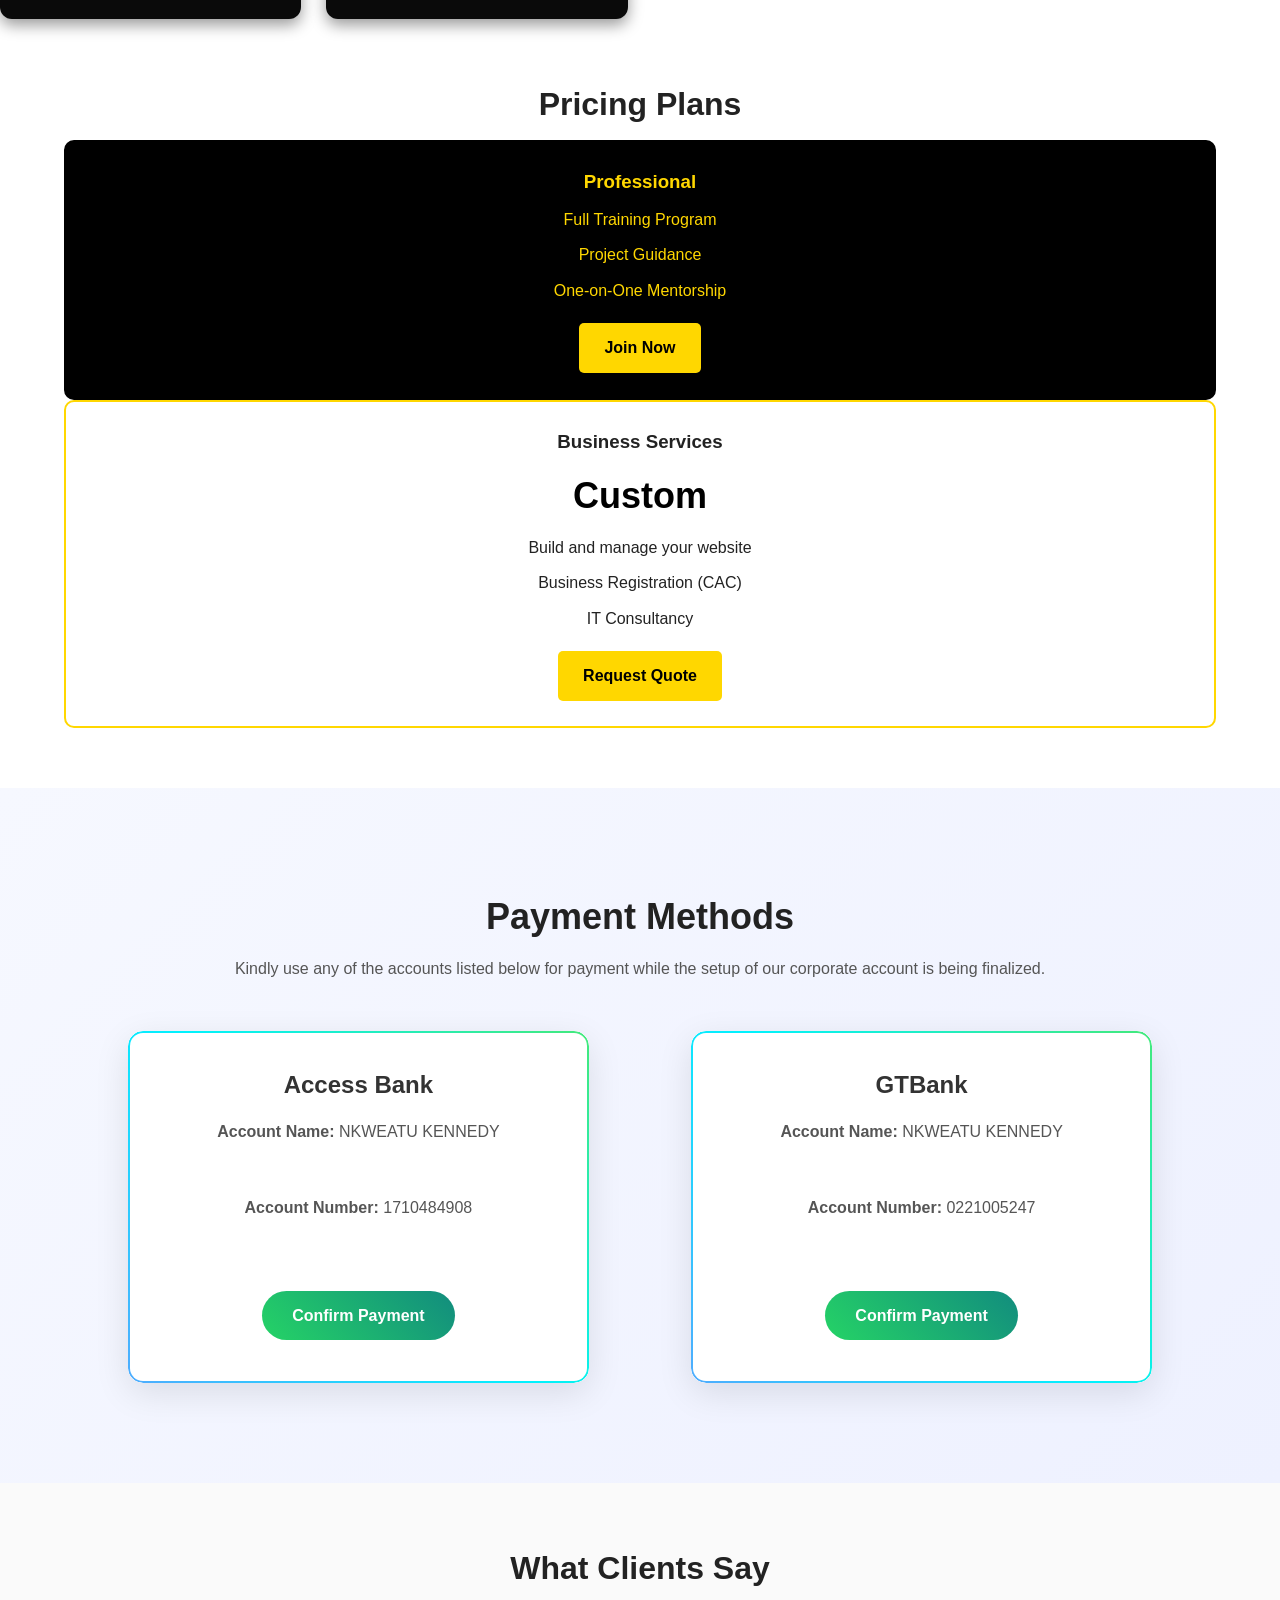
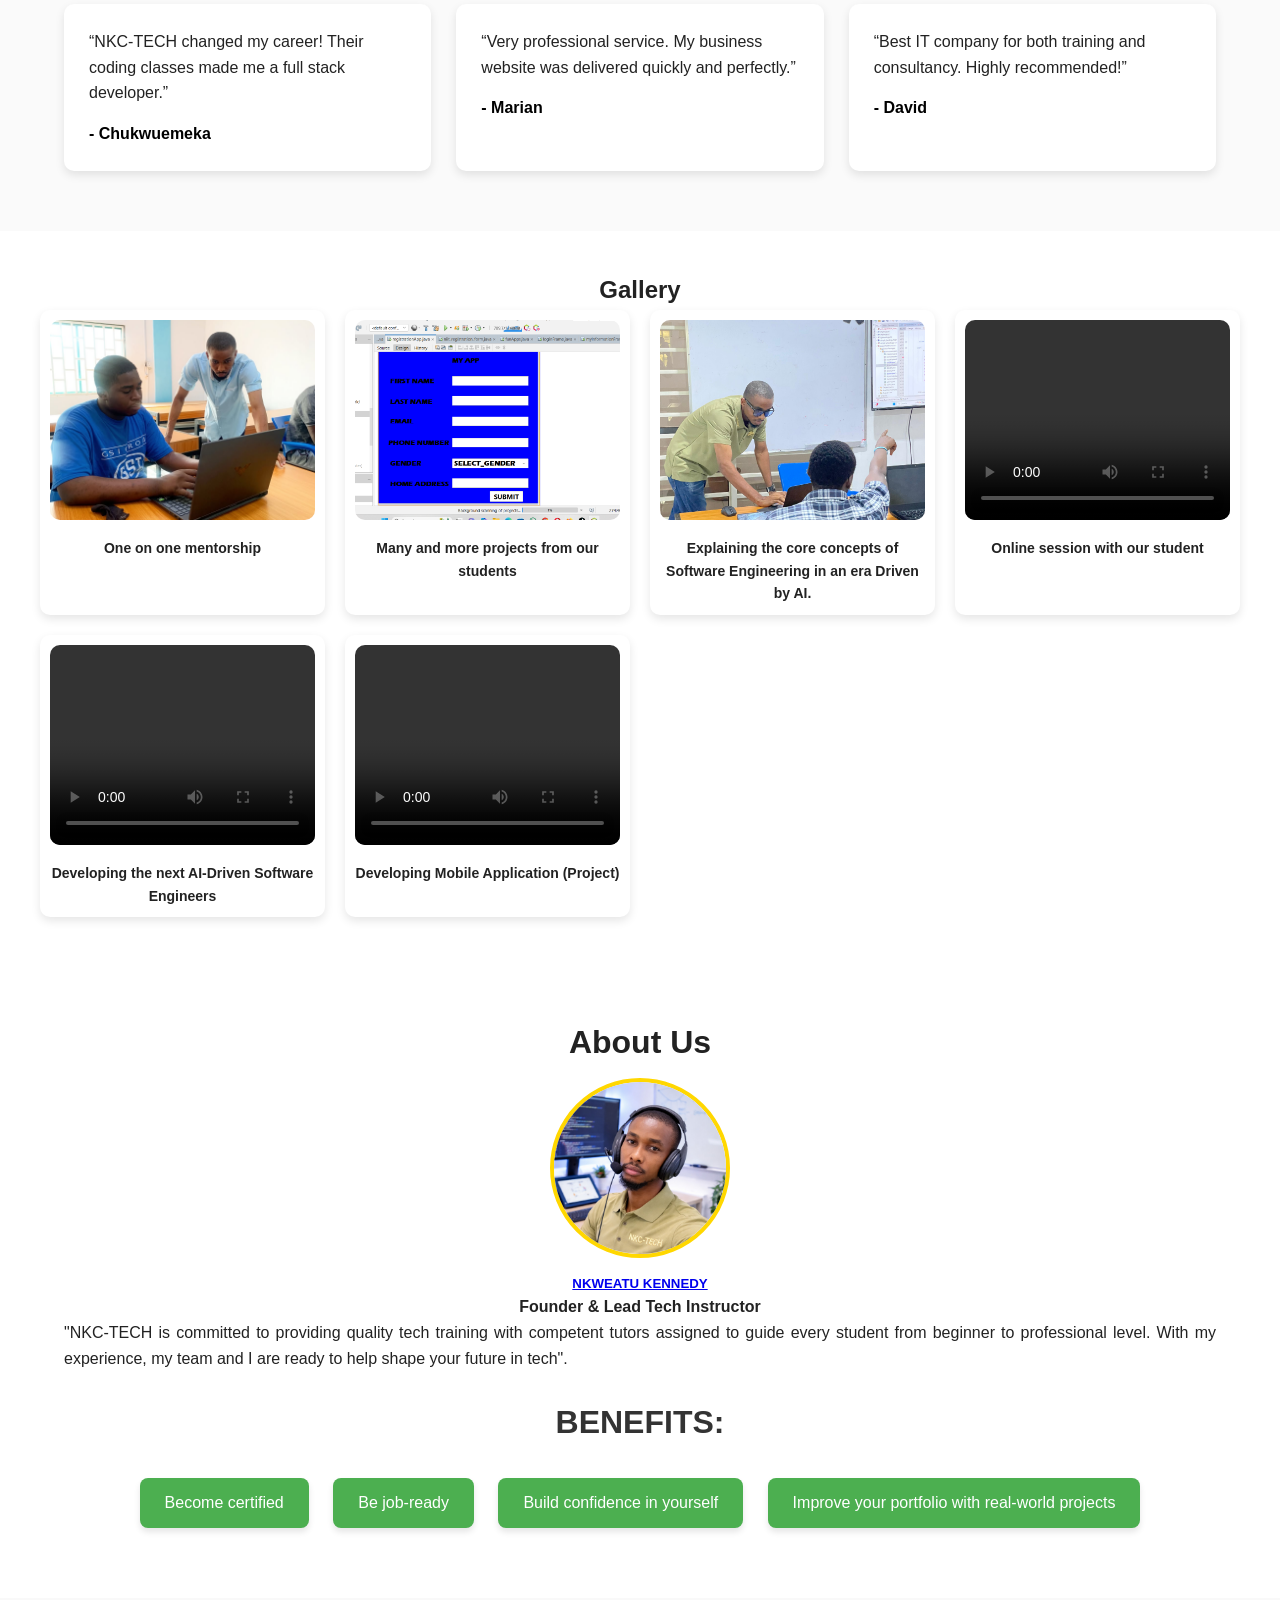
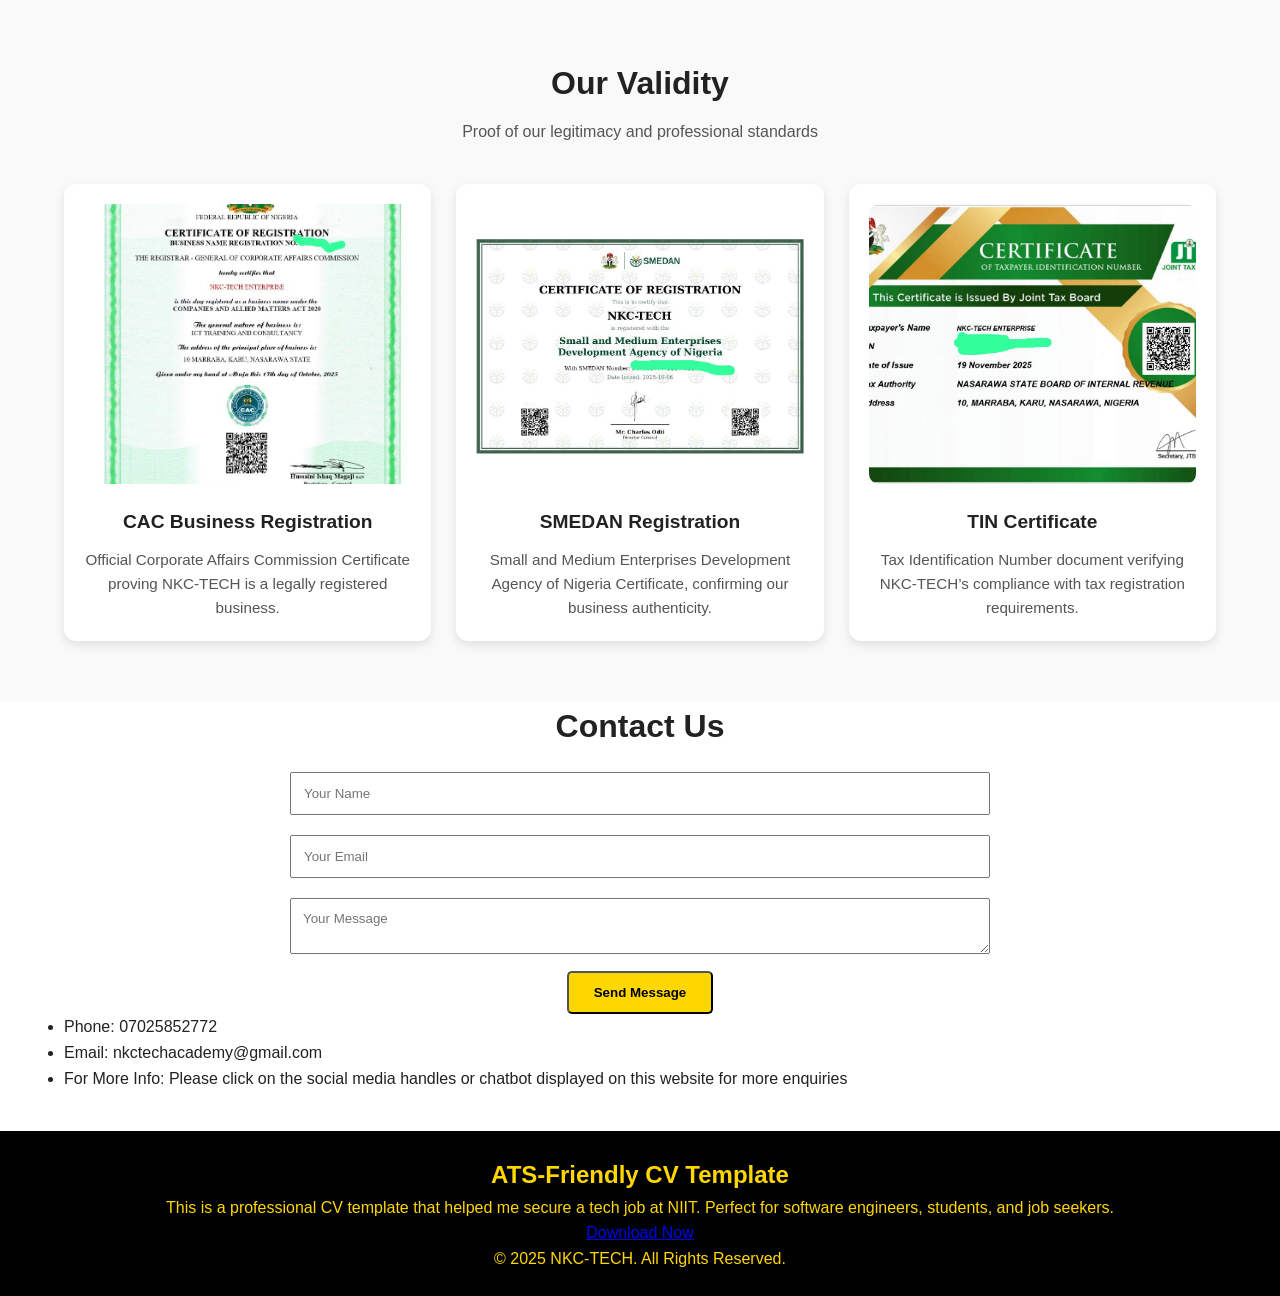
==== commit 9eb68d64: "My Official Business Website" ====
--- a/index.html
+++ b/index.html
@@ -76,7 +76,7 @@
 
         <div class="flex-container">
             <div class="flex-item">
-                <h3 class="sub-title">Programming & Tech Training (Online & Physical Classes)</h3>
+                <h3 class="sub-title">Tech Training Academy (Online & Physical Classes)</h3>
             </div>
         </div>
 
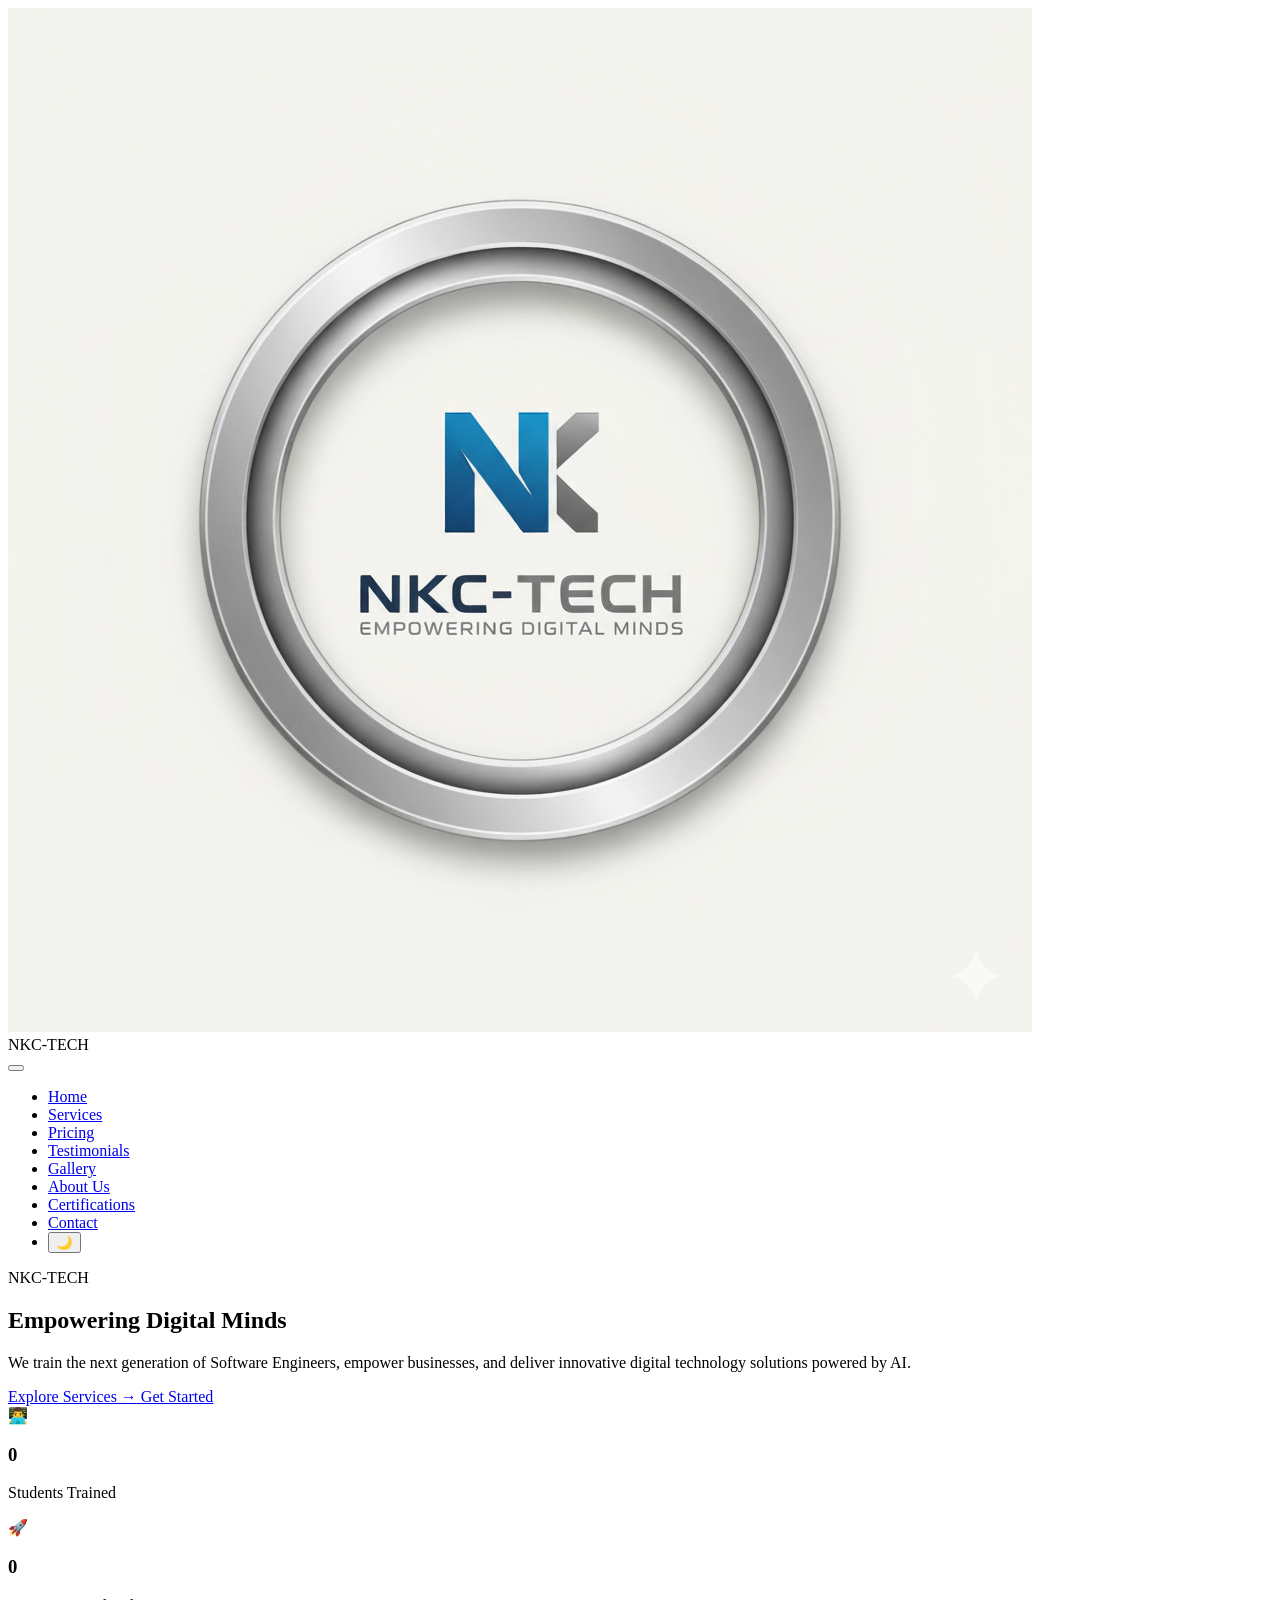
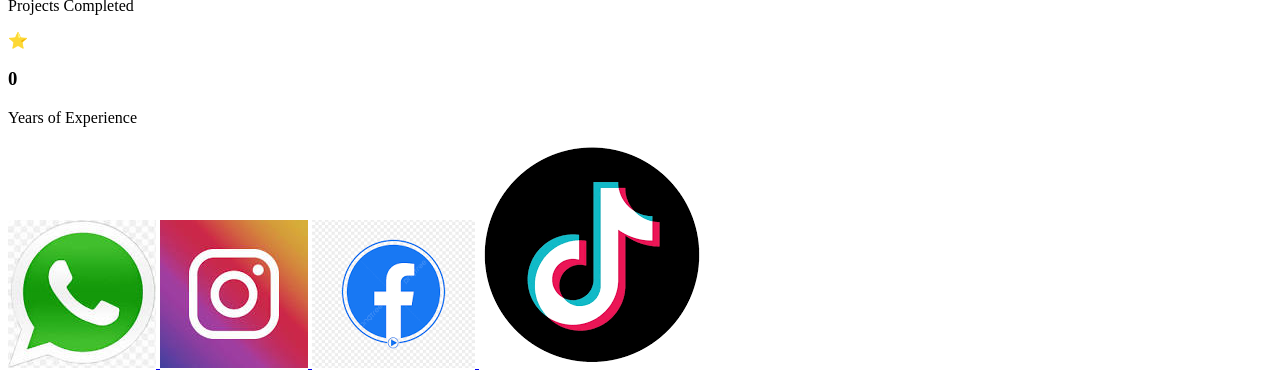
==== commit c8c2ff6b: "My Official Business Website" ====
--- a/index.html
+++ b/index.html
@@ -1,433 +1,296 @@
 <!DOCTYPE html>
 <html lang="en">
 <head>
-    <meta charset="UTF-8" />
-    <meta name="viewport" content="width=device-width, initial-scale=1.0" />
+    <meta charset="UTF-8">
+    <meta name="viewport" content="width=device-width, initial-scale=1.0">
+
     <title>NKC-TECH | Empowering Digital Minds</title>
-    <link rel="stylesheet" href="css/style.css" />
+
+    <!-- Home CSS -->
+    <link rel="stylesheet" href="css/home.css">
+
 </head>
+
 <body>
 
-<header>
+<header class="site-header">
     <div class="container nav-container">
+
         <!-- Logo + Brand -->
         <div class="logo-text">
             <div class="circular-frame">
                 <img src="images/officialLogo.png" alt="NKC-TECH Logo">
             </div>
+
             <span class="brand-name">NKC-TECH</span>
         </div>
 
         <!-- Mobile Menu Toggle -->
-        <div class="menu-toggle">
+        <button class="menu-toggle" id="menuToggle" aria-label="Open navigation menu">
             <span></span>
             <span></span>
             <span></span>
-        </div>
-
-        <!-- Navigation Links -->
-        <nav>
+        </button>
+
+        <!-- Navigation -->
+        <nav id="mainNav">
             <ul class="nav-links">
+
                 <li><a href="#hero">Home</a></li>
-                <li><a href="#services">Services</a></li>
-                <li><a href="#pricing">Pricing</a></li>
-                <li><a href="#payment">Payment</a></li>
-                <li><a href="#testimonials">Testimonials</a></li>
-                <li><a href="#gallery">Gallery</a></li>
-                <li><a href="#about us">About Us</a></li>
-                <li><a href="#contact">Contact</a></li>
-                <li><button id="darkModeBtn">🌙</button></li>
+                <li><a href="services.html">Services</a></li>
+                <li><a href="pricing.html">Pricing</a></li>
+                <li><a href="testimonials.html">Testimonials</a></li>
+                <li><a href="gallery.html">Gallery</a></li>
+
+                <!-- I changed the space in the ID -->
+                <li><a href="about.html">About Us</a></li>
+
+                <li>
+                    <a href="certifications.html">
+                        Certifications
+                    </a>
+                </li>
+
+                <li>
+                    <a href="contact.html">
+                        Contact
+                    </a>
+                </li>
+
+                <li>
+                    <button id="darkModeBtn" class="dark-mode-btn" aria-label="Toggle dark mode">
+                        🌙
+                    </button>
+                </li>
+
             </ul>
         </nav>
+
     </div>
 </header>
 
 
-<!-- HERO -->
-<section id="hero">
-    <div class="hero-content">
-        <h1 class="fade-up">Empowering Digital Minds</h1>
-       <p> We train the next generation of Software Engineers, empower businesses, and deliver innovative digital technology solutions powered by AI.  </p><a href="#services" class="btn fade-up">Explore Services</a>
+<!-- =========================
+     HERO / HOME
+========================= -->
+
+<section id="hero" class="hero-section">
+
+    <!-- Background Logo -->
+    <div class="hero-logo-background"></div>
+
+    <!-- Decorative Overlay -->
+    <div class="hero-overlay"></div>
+
+    <div class="container hero-container">
+
+
+        <div class="hero-content">
+
+            <span class="hero-tag fade-up">
+                NKC-TECH
+            </span>
+
+            <h1 class="fade-up">
+                Empowering
+                <span>Digital Minds</span>
+            </h1>
+
+            <p class="hero-description fade-up">
+                We train the next generation of Software Engineers,
+                empower businesses, and deliver innovative digital
+                technology solutions powered by AI.
+            </p>
+
+            <div class="hero-buttons fade-up">
+
+                <a href="#services" class="btn primary-btn">
+                    Explore Services
+                    <span>→</span>
+                </a>
+
+                <a href="#contact" class="btn secondary-btn">
+                    Get Started
+                </a>
+
+            </div>
+
+        </div>
+
     </div>
+
 </section>
 
-<!-- COUNTERS -->
-<section id="counters">
+<!-- =========================
+     COUNTERS
+========================= -->
+
+<section id="counters" class="counters-section">
+
     <div class="container counters-grid">
+
         <div class="counter-box">
-            <h3 class="counter" data-target="250">0</h3>
+
+            <div class="counter-icon">
+                👨‍💻
+            </div>
+
+            <h3 class="counter" data-target="250">
+                0
+            </h3>
+
             <p>Students Trained</p>
-        </div>
+
+        </div>
+
+
         <div class="counter-box">
-            <h3 class="counter" data-target="120">0</h3>
+
+            <div class="counter-icon">
+                🚀
+            </div>
+
+            <h3 class="counter" data-target="120">
+                0
+            </h3>
+
             <p>Projects Completed</p>
-        </div>
+
+        </div>
+
+
         <div class="counter-box">
-            <h3 class="counter" data-target="8">0</h3>
+
+            <div class="counter-icon">
+                ⭐
+            </div>
+
+            <h3 class="counter" data-target="8">
+                0
+            </h3>
+
             <p>Years of Experience</p>
-        </div>
+
+        </div>
+
     </div>
+
 </section>
 
-<!-- SERVICES -->
-<section id="services">
-    <div class="container">
-        <h2 class="section-title">Our Services</h2>
-
-        <div class="flex-container">
-            <div class="flex-item">
-                <h3 class="sub-title">Tech Training Academy (Online & Physical Classes)</h3>
-            </div>
-        </div>
-
-        <div class="services-grid">
-
-            <!-- Computer Basics -->
-            <div class="service-card fade-up">
-                <h2>Computer Basics</h2>
-                <ul>
-                    <li>Microsoft Word</li>
-                    <li>Microsoft Excel</li>
-                    <li>Microsoft PowerPoint</li>
-                    <li>Microsoft Access</li>
-
-                </ul>
-            </div>
-
-            <!-- Software Engineering -->
-            <div class="service-card fade-up">
-                <h2>SOFTWARE ENGINEERING</h2>
-                <ul>
-                    <li>Desktop Application Development</li>
-                    <li>Web Application Development</li>
-                    <li>Mobile App Development</li>
-                </ul>
-            </div>
-
-            <!-- Cloud & DevOps -->
-            <div class="service-card fade-up">
-                <h2>DevOps & CLOUD COMPUTING</h2>
-                <ul>
-                    <li>Git & GitHub</li>
-                    <li>CI/CD Pipelines</li>
-                    <li>Docker & Kubernetes</li>
-                    <li>AWS</li>
-                </ul>
-            </div>
-
-            <!-- Artificial Intelligence -->
-            <div class="service-card fade-up">
-                <h2>ARTIFICIAL INTELLIGENCE (AI)</h2>
-                <ul>
-                    <li>Python Programming</li>
-                    <li>AI Automation</li>
-                    <li>Machine Learning (ML)</li>
-                </ul>
-            </div>
-
-        </div>
-    </div>
-</section>
-
-        <!-- HTML -->
-<section>
-    <div>
-        <div class="flex-container">
-            <div class="flex-item">
-                <h3 class="sub-title">Digital IT Services</h3>
-            </div>
-        </div>
-
-        <div class="services-grid">
-            <div class="service-card fade-up">Build & Manage Your Website</div>
-            <div class="service-card fade-up">Business Name Registration</div>
-            <div class="service-card fade-up">Tax Identification Number(TIN) From JTB </div>
-            <div class="service-card fade-up">Online Applications</div>
-            <div class="service-card fade-up">General IT Consultancy</div>
-            <div class="service-card fade-up">Computer Software Installation</div>
-        </div>
-    </div>
-</section>
-
-<!-- PRICING -->
-<section id="pricing">
-    <div class="container">
-        <h2 class="section-title">Pricing Plans</h2>
-
-
-
-        <div class="price-card popular fade-up">
-            <h3>Professional</h3>
-            <ul>
-                <li>Full Training Program</li>
-                <li>Project Guidance</li>
-                <li>One-on-One Mentorship</li>
-            </ul>
-            <a href="#contact" class="btn">Join Now</a>
-        </div>
-
-        <div class="price-card fade-up">
-            <h3>Business Services</h3>
-            <p class="price">Custom</p>
-            <ul>
-                <li>Build and manage your website</li>
-                <li>Business Registration (CAC)</li>
-                <li>IT Consultancy</li>
-            </ul>
-            <a href="#contact" class="btn">Request Quote</a>
-        </div>
-    </div>
-
-</section>
-<section id="payment" class="payment-section">
-
-    <h2>Payment Methods</h2>
-    <p>Kindly use any of the accounts listed below for payment while the setup of our corporate account is being finalized.</p>
-
-    <div class="payment-container">
-
-        <div class="payment-card">
-
-            <h3>Access Bank</h3>
-            <p><strong>Account Name:</strong> NKWEATU KENNEDY</p>
-            <p><strong>Account Number:</strong> 1710484908</p>
-
-            <a href="https://wa.me/message/26HZXLAUMP4SE1"
-               class="confirm-btn whatsapp"
-               target="_blank">
-                Confirm Payment
-            </a>
-
-        </div>
-
-        <div class="payment-card">
-
-            <h3>GTBank</h3>
-            <p><strong>Account Name:</strong> NKWEATU KENNEDY</p>
-            <p><strong>Account Number:</strong> 0221005247</p>
-
-            <a href="https://wa.me/message/26HZXLAUMP4SE1"
-               class="confirm-btn whatsapp"
-               target="_blank">
-                Confirm Payment
-            </a>
-
-        </div>
-
-    </div>
-
-</section>
-<!-- TESTIMONIALS -->
-<section id="testimonials">
-    <div class="container">
-        <h2 class="section-title">What Clients Say</h2>
-
-        <div class="testimonial-grid">
-            <div class="test-card fade-up">
-                <p>“NKC-TECH changed my career! Their coding classes made me a full stack developer.”</p>
-                <h4>- Chukwuemeka</h4>
-            </div>
-
-            <div class="test-card fade-up">
-                <p>“Very professional service. My business website was delivered quickly and perfectly.”</p>
-                <h4>- Marian</h4>
-            </div>
-
-            <div class="test-card fade-up">
-                <p>“Best IT company for both training and consultancy. Highly recommended!”</p>
-                <h4>- David</h4>
-            </div>
-        </div>
-    </div>
-</section>
-<!-- GALLERY SECTION -->
-<section id="gallery">
-    <h2>Gallery</h2>
-    <div class="gallery-container">
-        <!-- IMAGE ITEM -->
-        <div class="gallery-item">
-            <img src="images/techTeach.jpg" loading="lazy" alt="Project Image">
-            <p class="caption"><strong>One on one mentorship</strong></p>
-        </div>
-        <!-- IMAGE ITEM -->
-        <div class="gallery-item">
-            <img src="images/project.png" loading="lazy" alt="Project Image">
-            <p class="caption"><strong>Many and more projects from our students</strong></p>
-        </div>
-        <!-- IMAGE ITEM -->
-        <div class="gallery-item">
-            <img src="images/explainJavaCode.jpg" loading="lazy" alt="Project Image">
-            <p class="caption"><strong>Explaining the core concepts of Software Engineering in an era Driven by AI.</strong> </p>
-        </div>
-        <!-- VIDEO ITEM (LOCAL FILE) -->
-        <div class="gallery-item">
-            <video controls preload="metadata" width="400">
-                <source src="videos/linkedin-video.mp4" type="video/mp4">
-                Your browser does not support video.
-            </video>
-            <p class="caption"><strong>Online session with our student</strong></p>
-
-        </div>
-
-        <!-- VIDEO ITEM (LOCAL FILE) -->
-        <div class="gallery-item">
-            <video controls preload="metadata" width="400">
-                <source src="videos/teachingVideo.mp4" type="video/mp4">
-                Your browser does not support video.
-            </video>
-            <p class="caption"><strong>Developing the next AI-Driven Software Engineers</strong></p>
-
-        </div>
-
-        <!-- VIDEO ITEM (LOCAL FILE) -->
-        <div class="gallery-item">
-            <video controls preload="metadata" width="400">
-                <source src="videos/mobileApp.mp4" type="video/mp4">
-                Your browser does not support video.
-            </video>
-
-            <p class="caption"><strong>Developing Mobile Application (Project)</strong></p>
-        </div>
-
-    </div>
-</section>
-<!-- ABOUT US -->
-<section id="about us">
-    <div class="container">
-        <h2 class="section-title">About Us</h2>
-
-        <div class="team-card fade-up">
-            <img src="images/profilePics.png" alt="Founder Photo" />
-            <h5>
-                <a href="https://nkweatu.github.io/kennedy-nkweatu/" target="_blank" rel="noopener noreferrer">
-                    NKWEATU KENNEDY
-                </a>
-            </h5>
-            <p><b>Founder & Lead Tech Instructor</b></p>
-
-            <p style="text-align: justify;">
-                "NKC-TECH is committed to providing
-                quality tech training with competent
-                tutors assigned to guide every
-                student from beginner to professional
-                level. With my experience, my team
-                and I are ready to help
-                shape your future in tech".     </p><br>
-
-            <h2 class="center-bold">BENEFITS:</h2>
-            <ul class="stylish-list">
-                <li>Become certified</li>
-                <li>Be job-ready</li>
-                <li>Build confidence in yourself</li>
-                <li>Improve your portfolio with real-world projects</li>
-            </ul>
-
-
-
-        </div>
-    </div>
-</section>
-
-<!-- CERTIFICATIONS SECTION -->
-<section id="certifications">
-    <h2 class="section-title">Our Validity</h2>
-    <p class="section-subtitle">Proof of our legitimacy and professional standards</p>
-
-    <div class="cert-grid">
-        <div class="cert-card">
-            <img src="images/cac_nkc_cert.jpg" alt="CAC Certificate - NKC TECH">
-            <h3>CAC Business Registration</h3>
-            <p>Official Corporate Affairs Commission Certificate proving NKC-TECH is a legally registered business.</p>
-        </div>
-
-        <div class="cert-card">
-            <img src="images/smedan_nkc_cert.jpg" alt="SMEDAN Certificate - NKC TECH">
-            <h3>SMEDAN Registration</h3>
-            <p>Small and Medium Enterprises Development Agency of Nigeria Certificate, confirming our business authenticity.</p>
-        </div>
-
-        <!-- NEW TIN CERTIFICATE CARD -->
-        <div class="cert-card">
-            <img src="images/NKC_TIN.jpg" alt="TIN Certificate - NKC TECH">
-            <h3>TIN Certificate</h3>
-            <p>Tax Identification Number document verifying NKC-TECH’s compliance with tax registration requirements.</p>
-        </div>
-    </div>
-</section>
-
-
-<!-- CONTACT -->
-<section id="contact">
-    <div class="container">
-        <h2 class="section-title">Contact Us</h2>
-
-        <form id="contactForm">
-            <input type="text" placeholder="Your Name" required />
-            <input type="email" placeholder="Your Email" required />
-            <textarea placeholder="Your Message" required></textarea>
-            <button type="submit" class="btn">Send Message</button>
-        </form>
-
-        <p id="successMsg">Message sent successfully!</p>
-
-        <div class="contact-info">
-            <div class="contact-details">
-                <ul>
-                    <li class="phone">Phone: 07025852772</li>
-                    <li class="email">Email: nkctechacademy@gmail.com</li>
-                    <li class="more-info">For More Info: Please click on the social media handles or chatbot displayed on this website for more enquiries</li>
-                </ul>
-            </div>
-
-
-        </div>
-    </div>
-</section>
-
-<footer>
-    <h2>ATS-Friendly CV Template</h2>
-    <p>
-        This is a professional CV template that helped me secure a tech job at NIIT.
-        Perfect for software engineers, students, and job seekers.
-    </p>
-
-    <a href="https://selar.com/x11833eho7" target="_blank">
-        Download Now
-    </a>
-    <p>© 2025 NKC-TECH. All Rights Reserved.</p>
-</footer>
-
-<script src="script.js"></script>
-<!-- FLOATING SOCIAL ICONS -->
+
+<!-- Home JavaScript -->
+<script src="js/home.js"></script>
+
+
+<!-- =====================================================
+     FLOATING SOCIAL ICONS
+===================================================== -->
+
 <div class="floating-socials">
-    <a href="https://wa.me/message/26HZXLAUMP4SE1" class="social-icon whatsapp" target="_blank">
-        <img src="images/whatsapp.jpg" alt="WhatsApp">
-    </a>
-
-    <a href="https://www.instagram.com/nkctech_services?utm_source=qr&igsh=bzBnanY2dnRzb3Ry" class="social-icon instagram" target="_blank">
-        <img src="images/instagram.jpg" alt="Instagram">
-    </a>
-
-    <a href="https://www.facebook.com/NkcTechServices/" class="social-icon facebook" target="_blank">
-        <img src="images/facebook.png" alt="Facebook">
-    </a>
-    <a href="https://www.tiktok.com/@nkctech_services?is_from_webapp=1&sender_device=pc" class="social-icon tiktok" target="_blank">
-        <img src="images/tiktok.png" alt="Tiktok">
-    </a>
+
+    <!-- WhatsApp -->
+    <a
+            href="https://wa.me/message/26HZXLAUMP4SE1"
+            class="social-icon whatsapp"
+            target="_blank"
+            rel="noopener noreferrer"
+            aria-label="Contact NKC-TECH on WhatsApp"
+    >
+        <img
+                src="images/whatsapp.jpg"
+                alt="WhatsApp"
+        >
+    </a>
+
+
+    <!-- Instagram -->
+    <a
+            href="https://www.instagram.com/nkctech_services?utm_source=qr&igsh=bzBnanY2dnRzb3Ry"
+            class="social-icon instagram"
+            target="_blank"
+            rel="noopener noreferrer"
+            aria-label="NKC-TECH Instagram"
+    >
+        <img
+                src="images/instagram.jpg"
+                alt="Instagram"
+        >
+    </a>
+
+
+    <!-- Facebook -->
+    <a
+            href="https://www.facebook.com/NkcTechServices/"
+            class="social-icon facebook"
+            target="_blank"
+            rel="noopener noreferrer"
+            aria-label="NKC-TECH Facebook"
+    >
+        <img
+                src="images/facebook.png"
+                alt="Facebook"
+        >
+    </a>
+
+
+    <!-- TikTok -->
+    <a
+            href="https://www.tiktok.com/@nkctech_services?is_from_webapp=1&sender_device=pc"
+            class="social-icon tiktok"
+            target="_blank"
+            rel="noopener noreferrer"
+            aria-label="NKC-TECH TikTok"
+    >
+        <img
+                src="images/tiktok.png"
+                alt="TikTok"
+        >
+    </a>
+
 </div>
 
-<!--Start of Tawk.to Script-->
+
+<!-- =====================================================
+     HOME JAVASCRIPT
+===================================================== -->
+
+<script src="js/home.js"></script>
+
+
+<!-- =====================================================
+     TAWK.TO CHATBOT
+===================================================== -->
+
 <script type="text/javascript">
-    var Tawk_API=Tawk_API||{}, Tawk_LoadStart=new Date();
-    (function(){
-    var s1=document.createElement("script"),s0=document.getElementsByTagName("script")[0];
-    s1.async=true;
-    s1.src='https://embed.tawk.to/69830fc8f17d0d1c3e8e15b3/1jgjvbakl';
-    s1.charset='UTF-8';
-    s1.setAttribute('crossorigin','*');
-    s0.parentNode.insertBefore(s1,s0);
+
+    var Tawk_API = Tawk_API || {};
+    var Tawk_LoadStart = new Date();
+
+    (function () {
+
+        var s1 = document.createElement("script");
+        var s0 = document.getElementsByTagName("script")[0];
+
+        s1.async = true;
+
+        s1.src =
+            'https://embed.tawk.to/69830fc8f17d0d1c3e8e15b3/1jgjvbakl';
+
+        s1.charset = 'UTF-8';
+
+        s1.setAttribute(
+            'crossorigin',
+            '*'
+        );
+
+        s0.parentNode.insertBefore(
+            s1,
+            s0
+        );
+
     })();
+
 </script>
-<!--End of Tawk.to Script-->
+
 </body>
-</html>+</html>
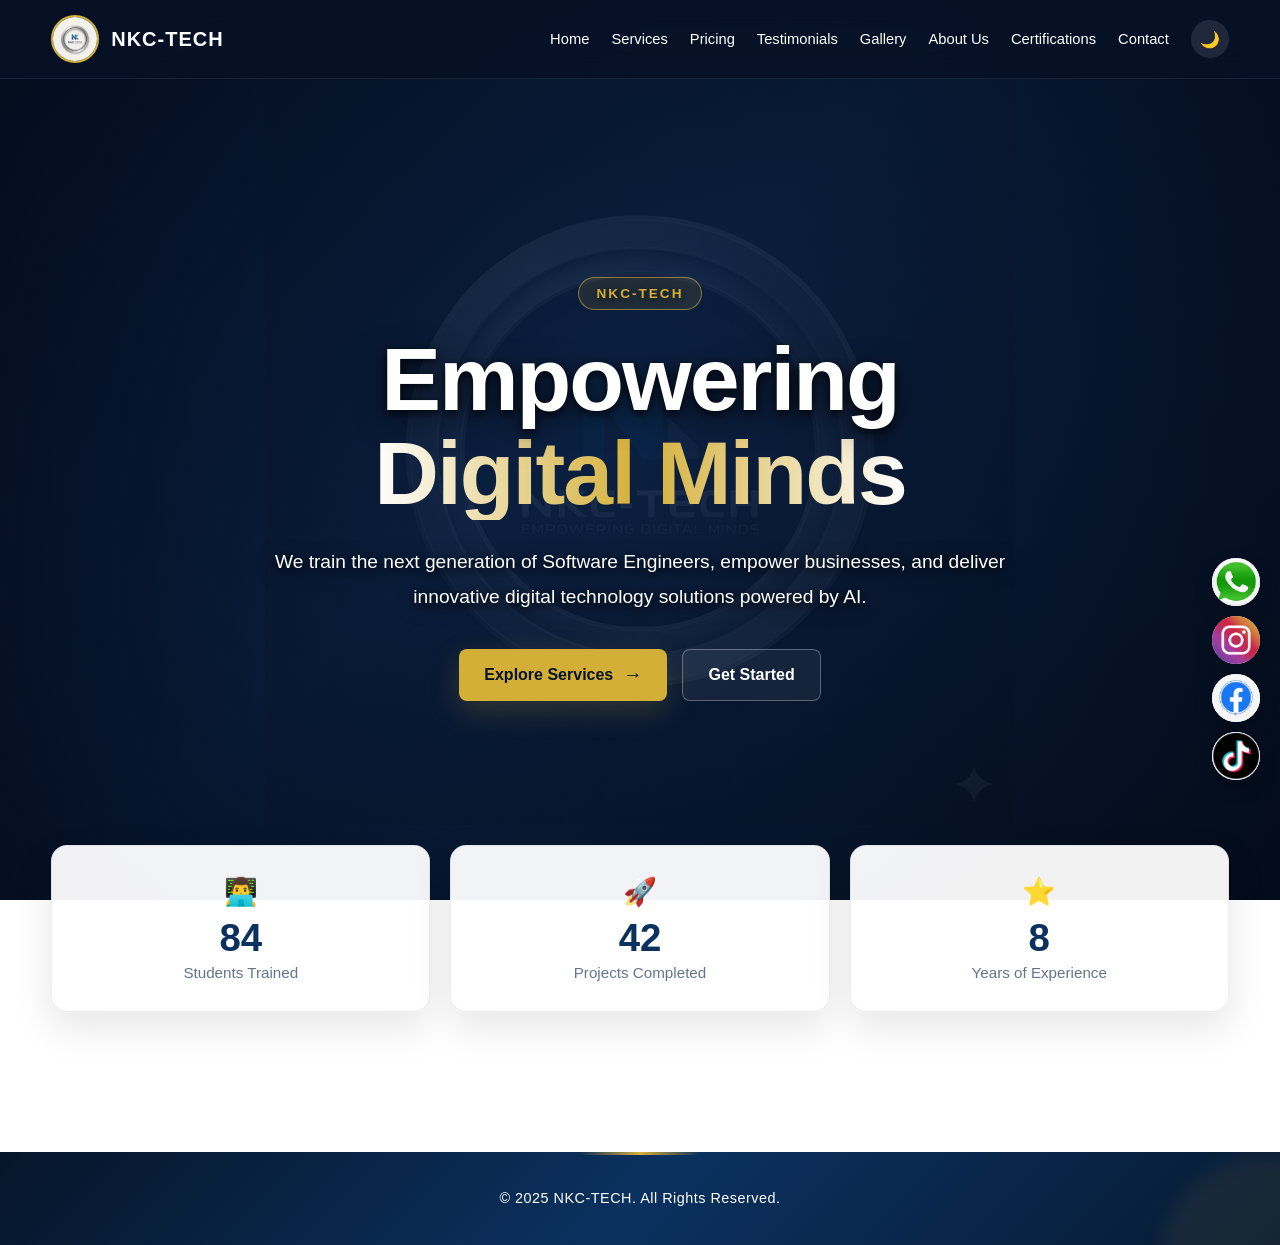
==== commit 7083c943: "My Official Business Website1" ====
--- a/index.html
+++ b/index.html
@@ -291,6 +291,18 @@
     })();
 
 </script>
+<footer class="site-footer">
+
+    <div class="footer-content">
+
+        <p class="copyright">
+            © 2025 NKC-TECH. All Rights Reserved.
+        </p>
+
+    </div>
+
+</footer>
+
 
 </body>
 </html>
--- a/css/home.css
+++ b/css/home.css
@@ -0,0 +1,1207 @@
+/* =========================================
+   NKC-TECH HOME PAGE
+   Modern Responsive Styles
+========================================= */
+
+
+/* =========================================
+   GLOBAL RESET
+========================================= */
+
+* {
+    margin: 0;
+    padding: 0;
+    box-sizing: border-box;
+}
+
+html {
+    scroll-behavior: smooth;
+}
+
+body {
+    font-family: "Segoe UI", Arial, sans-serif;
+    background: #ffffff;
+    color: #111827;
+    overflow-x: hidden;
+}
+
+.container {
+    width: min(1180px, 92%);
+    margin: auto;
+}
+
+
+/* =========================================
+   HEADER / NAVIGATION
+========================================= */
+
+.site-header {
+    position: fixed;
+    top: 0;
+    left: 0;
+    width: 100%;
+
+    z-index: 1000;
+
+    background: rgba(7, 18, 38, 0.88);
+
+    backdrop-filter: blur(14px);
+    -webkit-backdrop-filter: blur(14px);
+
+    border-bottom: 1px solid rgba(255, 255, 255, 0.08);
+
+    transition: 0.3s ease;
+}
+
+.nav-container {
+    min-height: 78px;
+
+    display: flex;
+    align-items: center;
+    justify-content: space-between;
+}
+
+
+/* =========================================
+   LOGO
+========================================= */
+
+.logo-text {
+    display: flex;
+    align-items: center;
+    gap: 12px;
+}
+
+.circular-frame {
+    width: 48px;
+    height: 48px;
+
+    border-radius: 50%;
+
+    overflow: hidden;
+
+    border: 2px solid #d4af37;
+
+    display: flex;
+    align-items: center;
+    justify-content: center;
+
+    background: #ffffff;
+}
+
+.circular-frame img {
+    width: 100%;
+    height: 100%;
+
+    object-fit: cover;
+}
+
+.brand-name {
+    font-size: 1.25rem;
+
+    font-weight: 800;
+
+    letter-spacing: 1px;
+
+    color: #ffffff;
+}
+
+
+/* =========================================
+   NAVIGATION LINKS
+========================================= */
+
+.nav-links {
+    display: flex;
+
+    align-items: center;
+
+    gap: 22px;
+
+    list-style: none;
+}
+
+.nav-links a {
+    position: relative;
+
+    color: #ffffff;
+
+    text-decoration: none;
+
+    font-size: 0.92rem;
+
+    font-weight: 500;
+
+    transition: color 0.3s ease;
+}
+
+.nav-links a::after {
+    content: "";
+
+    position: absolute;
+
+    left: 0;
+    bottom: -7px;
+
+    width: 0;
+    height: 2px;
+
+    background: #d4af37;
+
+    transition: width 0.3s ease;
+}
+
+.nav-links a:hover {
+    color: #d4af37;
+}
+
+.nav-links a:hover::after {
+    width: 100%;
+}
+
+
+/* =========================================
+   DARK MODE BUTTON
+========================================= */
+
+.dark-mode-btn {
+    border: none;
+
+    background: rgba(255, 255, 255, 0.1);
+
+    width: 38px;
+    height: 38px;
+
+    border-radius: 50%;
+
+    cursor: pointer;
+
+    font-size: 1rem;
+
+    transition: 0.3s ease;
+}
+
+.dark-mode-btn:hover {
+    background: rgba(212, 175, 55, 0.25);
+
+    transform: rotate(20deg);
+}
+
+
+/* =========================================
+   MOBILE MENU TOGGLE
+========================================= */
+
+.menu-toggle {
+    display: none;
+
+    background: transparent;
+
+    border: none;
+
+    cursor: pointer;
+}
+
+.menu-toggle span {
+    display: block;
+
+    width: 27px;
+    height: 3px;
+
+    margin: 5px 0;
+
+    background: #ffffff;
+
+    border-radius: 5px;
+
+    transition: 0.3s ease;
+}
+
+
+/* =========================================
+   HERO SECTION
+========================================= */
+
+.hero-section {
+    position: relative;
+
+    min-height: 100vh;
+
+    display: flex;
+
+    align-items: center;
+
+    justify-content: center;
+
+    overflow: hidden;
+
+    background:
+        linear-gradient(
+            135deg,
+            #06152e 0%,
+            #0b2347 45%,
+            #071326 100%
+        );
+
+    color: #ffffff;
+}
+
+
+/* =========================================
+   BACKGROUND LOGO
+========================================= */
+
+.hero-logo-background {
+    position: absolute;
+
+    top: 50%;
+    left: 50%;
+
+    width: min(750px, 80vw);
+    height: min(750px, 80vw);
+
+    transform: translate(-50%, -50%);
+
+    background-image:
+        url("../images/dark_Official_Logo.png");
+
+    background-repeat: no-repeat;
+
+    background-position: center;
+
+    background-size: contain;
+
+    /*
+       Keep the logo subtle so it does
+       not interfere with the text.
+    */
+    opacity: 0.07;
+
+    pointer-events: none;
+}
+
+
+/* =========================================
+   HERO OVERLAY
+========================================= */
+
+.hero-overlay {
+    position: absolute;
+
+    inset: 0;
+
+    background:
+        radial-gradient(
+            circle at center,
+            transparent 0%,
+            rgba(3, 10, 24, 0.35) 55%,
+            rgba(3, 10, 24, 0.82) 100%
+        );
+
+    pointer-events: none;
+}
+
+
+/* =========================================
+   HERO CONTAINER
+========================================= */
+
+.hero-container {
+    position: relative;
+
+    z-index: 3;
+
+    width: 100%;
+
+    padding-top: 78px;
+
+    display: flex;
+
+    justify-content: center;
+
+    text-align: center;
+}
+
+
+/* =========================================
+   HERO CONTENT
+========================================= */
+
+.hero-content {
+    width: 100%;
+
+    max-width: 900px;
+
+    display: flex;
+
+    flex-direction: column;
+
+    align-items: center;
+}
+
+
+/* =========================================
+   HERO TAG
+========================================= */
+
+.hero-tag {
+    display: inline-block;
+
+    margin-bottom: 22px;
+
+    padding: 8px 18px;
+
+    border: 1px solid rgba(212, 175, 55, 0.6);
+
+    border-radius: 50px;
+
+    color: #d4af37;
+
+    background: rgba(212, 175, 55, 0.12);
+
+    font-size: 0.85rem;
+
+    font-weight: 700;
+
+    letter-spacing: 2px;
+
+    text-transform: uppercase;
+
+    text-shadow:
+        0 2px 10px rgba(0, 0, 0, 0.7);
+}
+
+
+/* =========================================
+   HERO HEADING
+========================================= */
+
+.hero-content h1 {
+    margin-bottom: 25px;
+
+    font-size: clamp(3rem, 7vw, 6rem);
+
+    line-height: 1.05;
+
+    font-weight: 900;
+
+    letter-spacing: -2px;
+
+    color: #ffffff;
+
+    text-align: center;
+
+    /*
+       Strong shadow makes the heading
+       visible over the background logo.
+    */
+    text-shadow:
+        0 3px 10px rgba(0, 0, 0, 0.8),
+        0 8px 30px rgba(0, 0, 0, 0.6);
+}
+
+
+/* =========================================
+   GOLD TEXT
+========================================= */
+
+.hero-content h1 span {
+    display: block;
+
+    background:
+        linear-gradient(
+            90deg,
+            #ffffff,
+            #d4af37,
+            #ffffff
+        );
+
+    -webkit-background-clip: text;
+
+    background-clip: text;
+
+    color: transparent;
+
+    text-shadow: none;
+}
+
+
+/* =========================================
+   HERO DESCRIPTION
+========================================= */
+
+.hero-description {
+    width: 100%;
+
+    max-width: 760px;
+
+    margin: 0 auto 35px;
+
+    color: #ffffff;
+
+    font-size: clamp(1rem, 2vw, 1.2rem);
+
+    line-height: 1.8;
+
+    font-weight: 500;
+
+    text-align: center;
+
+    /*
+       Strong shadow improves readability.
+    */
+    text-shadow:
+        0 2px 8px rgba(0, 0, 0, 0.9),
+        0 4px 20px rgba(0, 0, 0, 0.7);
+}
+
+
+/* =========================================
+   HERO BUTTONS
+========================================= */
+
+.hero-buttons {
+    display: flex;
+
+    justify-content: center;
+
+    align-items: center;
+
+    gap: 15px;
+
+    flex-wrap: wrap;
+}
+
+.btn {
+    display: inline-flex;
+
+    align-items: center;
+
+    justify-content: center;
+
+    gap: 10px;
+
+    min-height: 52px;
+
+    padding: 0 25px;
+
+    border-radius: 8px;
+
+    text-decoration: none;
+
+    font-weight: 700;
+
+    transition:
+        transform 0.3s ease,
+        box-shadow 0.3s ease,
+        background 0.3s ease;
+}
+
+
+/* =========================================
+   PRIMARY BUTTON
+========================================= */
+
+.primary-btn {
+    background: #d4af37;
+
+    color: #071326;
+
+    box-shadow:
+        0 10px 30px rgba(212, 175, 55, 0.2);
+}
+
+.primary-btn:hover {
+    transform: translateY(-4px);
+
+    box-shadow:
+        0 15px 35px rgba(212, 175, 55, 0.35);
+}
+
+.primary-btn span {
+    font-size: 1.2rem;
+
+    transition: transform 0.3s ease;
+}
+
+.primary-btn:hover span {
+    transform: translateX(5px);
+}
+
+
+/* =========================================
+   SECONDARY BUTTON
+========================================= */
+
+.secondary-btn {
+    color: #ffffff;
+
+    border: 1px solid rgba(255, 255, 255, 0.3);
+
+    background: rgba(255, 255, 255, 0.06);
+
+    backdrop-filter: blur(10px);
+}
+
+.secondary-btn:hover {
+    background: rgba(255, 255, 255, 0.13);
+
+    transform: translateY(-4px);
+}
+
+
+/* =========================================
+   SCROLL INDICATOR
+========================================= */
+
+.scroll-indicator {
+    position: absolute;
+
+    bottom: 30px;
+
+    left: 50%;
+
+    transform: translateX(-50%);
+
+    z-index: 5;
+
+    text-align: center;
+
+    color: rgba(255, 255, 255, 0.55);
+
+    font-size: 0.7rem;
+
+    letter-spacing: 1px;
+}
+
+.scroll-indicator span {
+    display: block;
+
+    width: 20px;
+    height: 32px;
+
+    margin: auto auto 8px;
+
+    border: 2px solid rgba(255, 255, 255, 0.4);
+
+    border-radius: 20px;
+
+    position: relative;
+}
+
+.scroll-indicator span::after {
+    content: "";
+
+    position: absolute;
+
+    top: 6px;
+
+    left: 50%;
+
+    width: 4px;
+    height: 6px;
+
+    border-radius: 5px;
+
+    background: #d4af37;
+
+    transform: translateX(-50%);
+
+    animation: scrollDown 1.5s infinite;
+}
+
+@keyframes scrollDown {
+
+    0% {
+        opacity: 0;
+
+        transform:
+            translate(-50%, 0);
+    }
+
+    50% {
+        opacity: 1;
+    }
+
+    100% {
+        opacity: 0;
+
+        transform:
+            translate(-50%, 10px);
+    }
+}
+
+
+/* =========================================
+   COUNTERS
+========================================= */
+
+.counters-section {
+    position: relative;
+
+    z-index: 5;
+
+    margin-top: -55px;
+
+    padding-bottom: 60px;
+}
+
+.counters-grid {
+    display: grid;
+
+    grid-template-columns:
+        repeat(3, 1fr);
+
+    gap: 20px;
+}
+
+.counter-box {
+    text-align: center;
+
+    padding: 30px 20px;
+
+    border-radius: 16px;
+
+    background: rgba(255, 255, 255, 0.95);
+
+    border: 1px solid rgba(7, 35, 71, 0.08);
+
+    box-shadow:
+        0 15px 40px rgba(0, 0, 0, 0.10);
+
+    transition:
+        transform 0.3s ease,
+        box-shadow 0.3s ease;
+}
+
+.counter-box:hover {
+    transform: translateY(-8px);
+
+    box-shadow:
+        0 20px 45px rgba(0, 0, 0, 0.14);
+}
+
+
+/* =========================================
+   COUNTER ICON
+========================================= */
+
+.counter-icon {
+    font-size: 1.7rem;
+
+    margin-bottom: 8px;
+}
+
+
+/* =========================================
+   COUNTER NUMBER
+========================================= */
+
+.counter-box h3 {
+    font-size: 2.4rem;
+
+    color: #0b315f;
+
+    font-weight: 800;
+}
+
+
+/* =========================================
+   COUNTER DESCRIPTION
+========================================= */
+
+.counter-box p {
+    color: #64748b;
+
+    font-size: 0.95rem;
+
+    margin-top: 4px;
+}
+
+
+/* =========================================
+   HERO ANIMATIONS
+========================================= */
+
+.fade-up {
+    opacity: 0;
+
+    transform: translateY(30px);
+
+    animation:
+        fadeUp 1s ease forwards;
+}
+
+.hero-tag {
+    animation-delay: 0.15s;
+}
+
+.hero-content h1 {
+    animation-delay: 0.3s;
+}
+
+.hero-description {
+    animation-delay: 0.5s;
+}
+
+.hero-buttons {
+    animation-delay: 0.7s;
+}
+
+@keyframes fadeUp {
+
+    to {
+        opacity: 1;
+
+        transform:
+            translateY(0);
+    }
+
+}
+
+
+/* =========================================
+   DARK MODE
+========================================= */
+
+body.dark-mode {
+    background: #050b16;
+
+    color: #ffffff;
+}
+
+body.dark-mode .counter-box {
+    background: #0d1a2d;
+
+    border-color:
+        rgba(255, 255, 255, 0.08);
+}
+
+body.dark-mode .counter-box h3 {
+    color: #d4af37;
+}
+
+body.dark-mode .counter-box p {
+    color: #aab6c7;
+}
+
+
+/* =========================================
+   TABLET RESPONSIVENESS
+========================================= */
+
+@media (max-width: 1050px) {
+
+    .nav-links {
+        gap: 14px;
+    }
+
+    .nav-links a {
+        font-size: 0.82rem;
+    }
+
+}
+
+
+/* =========================================
+   MOBILE NAVIGATION
+========================================= */
+
+@media (max-width: 850px) {
+
+    .menu-toggle {
+        display: block;
+    }
+
+    nav {
+        position: absolute;
+
+        top: 78px;
+
+        left: 0;
+
+        width: 100%;
+
+        background:
+            rgba(5, 16, 34, 0.98);
+
+        backdrop-filter: blur(15px);
+
+        max-height: 0;
+
+        overflow: hidden;
+
+        transition:
+            max-height 0.4s ease;
+    }
+
+    nav.active {
+        max-height: 500px;
+    }
+
+    .nav-links {
+        flex-direction: column;
+
+        align-items: stretch;
+
+        gap: 0;
+
+        padding: 15px 6%;
+    }
+
+    .nav-links li {
+        padding: 12px 0;
+    }
+
+    .nav-links a {
+        display: block;
+
+        font-size: 1rem;
+    }
+
+    .dark-mode-btn {
+        margin-top: 5px;
+    }
+
+    .hero-content {
+        max-width: 100%;
+    }
+
+}
+
+
+/* =========================================
+   MOBILE DEVICES
+========================================= */
+
+@media (max-width: 650px) {
+
+    .nav-container {
+        min-height: 70px;
+    }
+
+    .hero-section {
+        min-height: 90vh;
+    }
+
+    .hero-container {
+        padding-top: 90px;
+    }
+
+    .hero-content h1 {
+        letter-spacing: -2px;
+
+        font-size:
+            clamp(
+                2.8rem,
+                13vw,
+                4.5rem
+            );
+    }
+
+    .hero-description {
+        font-size: 1rem;
+
+        line-height: 1.7;
+
+        padding: 0 10px;
+    }
+
+    .hero-buttons {
+        flex-direction: column;
+
+        align-items: stretch;
+
+        width: 100%;
+
+        max-width: 360px;
+    }
+
+    .btn {
+        width: 100%;
+    }
+
+    .counters-grid {
+        grid-template-columns: 1fr;
+
+        gap: 15px;
+    }
+
+    .counters-section {
+        margin-top: -30px;
+    }
+
+    .scroll-indicator {
+        display: none;
+    }
+
+    .hero-logo-background {
+        width: 90vw;
+
+        height: 90vw;
+
+        opacity: 0.06;
+    }
+
+}
+
+
+/* =========================================
+   VERY SMALL PHONES
+========================================= */
+
+@media (max-width: 400px) {
+
+    .brand-name {
+        font-size: 1.05rem;
+    }
+
+    .circular-frame {
+        width: 42px;
+        height: 42px;
+    }
+
+    .hero-content h1 {
+        font-size: 2.7rem;
+    }
+
+    .hero-description {
+        font-size: 0.95rem;
+    }
+
+}
+
+
+/* =========================================
+   REDUCED MOTION ACCESSIBILITY
+========================================= */
+
+@media (prefers-reduced-motion: reduce) {
+
+    *,
+    *::before,
+    *::after {
+        animation-duration: 0.01ms !important;
+
+        animation-iteration-count: 1 !important;
+
+        scroll-behavior: auto !important;
+
+        transition-duration: 0.01ms !important;
+    }
+
+}
+
+
+/* =========================================================
+   FLOATING SOCIAL ICONS
+========================================================= */
+
+.floating-socials {
+    position: fixed;
+
+    right: 20px;
+
+    bottom: 120px; /* Move icons above chatbot */
+
+    z-index: 9999;
+
+    display: flex;
+
+    flex-direction: column;
+
+    gap: 10px;
+}
+
+.social-icon {
+    width: 48px;
+    height: 48px;
+
+    display: flex;
+
+    align-items: center;
+
+    justify-content: center;
+
+    overflow: hidden;
+
+    border-radius: 50%;
+
+    background: #ffffff;
+
+    box-shadow:
+        0 8px 20px
+        rgba(0, 0, 0, 0.18);
+
+    transition:
+        transform 0.3s ease,
+        box-shadow 0.3s ease;
+}
+
+.social-icon:hover {
+    transform:
+        translateY(-5px)
+        scale(1.05);
+
+    box-shadow:
+        0 12px 25px
+        rgba(0, 0, 0, 0.25);
+}
+
+.social-icon img {
+    width: 100%;
+    height: 100%;
+
+    object-fit: cover;
+}
+
+@media (max-width: 600px) {
+
+    .floating-socials {
+        right: 12px;
+
+        bottom: 105px;
+    }
+
+    .social-icon {
+        width: 42px;
+        height: 42px;
+    }
+
+}
+
+/* =========================================================
+   CATCHY NKC-TECH FOOTER
+========================================================= */
+
+.site-footer {
+    position: relative;
+
+    margin-top: 80px;
+
+    padding: 35px 20px;
+
+    background:
+        linear-gradient(
+            135deg,
+            #061529 0%,
+            #0b315f 50%,
+            #071a33 100%
+        );
+
+    color: #ffffff;
+
+    text-align: center;
+
+    overflow: hidden;
+}
+
+
+/* GOLD DECORATIVE LINE */
+
+.site-footer::before {
+    content: "";
+
+    position: absolute;
+
+    top: 0;
+    left: 50%;
+
+    width: 120px;
+    height: 3px;
+
+    transform: translateX(-50%);
+
+    background:
+        linear-gradient(
+            90deg,
+            transparent,
+            #d4af37,
+            transparent
+        );
+}
+
+
+/* DECORATIVE GLOW */
+
+.site-footer::after {
+    content: "";
+
+    position: absolute;
+
+    width: 220px;
+    height: 220px;
+
+    right: -100px;
+    bottom: -130px;
+
+    border-radius: 50%;
+
+    background:
+        rgba(212, 175, 55, 0.08);
+
+    filter: blur(10px);
+}
+
+
+.footer-content {
+    position: relative;
+
+    z-index: 2;
+
+    max-width: 900px;
+
+    margin: auto;
+}
+
+
+/* COPYRIGHT */
+
+.copyright {
+    margin: 0;
+
+    color:
+        rgba(255, 255, 255, 0.75);
+
+    font-size: 0.9rem;
+
+    letter-spacing: 0.5px;
+
+    line-height: 1.6;
+}
+
+
+/* NKC-TECH BRAND EFFECT */
+
+.copyright::first-line {
+    color: #ffffff;
+}
+
+
+/* HOVER EFFECT */
+
+.site-footer:hover .copyright {
+    color: #d4af37;
+
+    transition:
+        color 0.4s ease;
+}
+
+
+/* =========================================================
+   MOBILE
+========================================================= */
+
+@media (max-width: 600px) {
+
+    .site-footer {
+        margin-top: 50px;
+
+        padding: 30px 15px;
+    }
+
+    .copyright {
+        font-size: 0.8rem;
+    }
+
+}
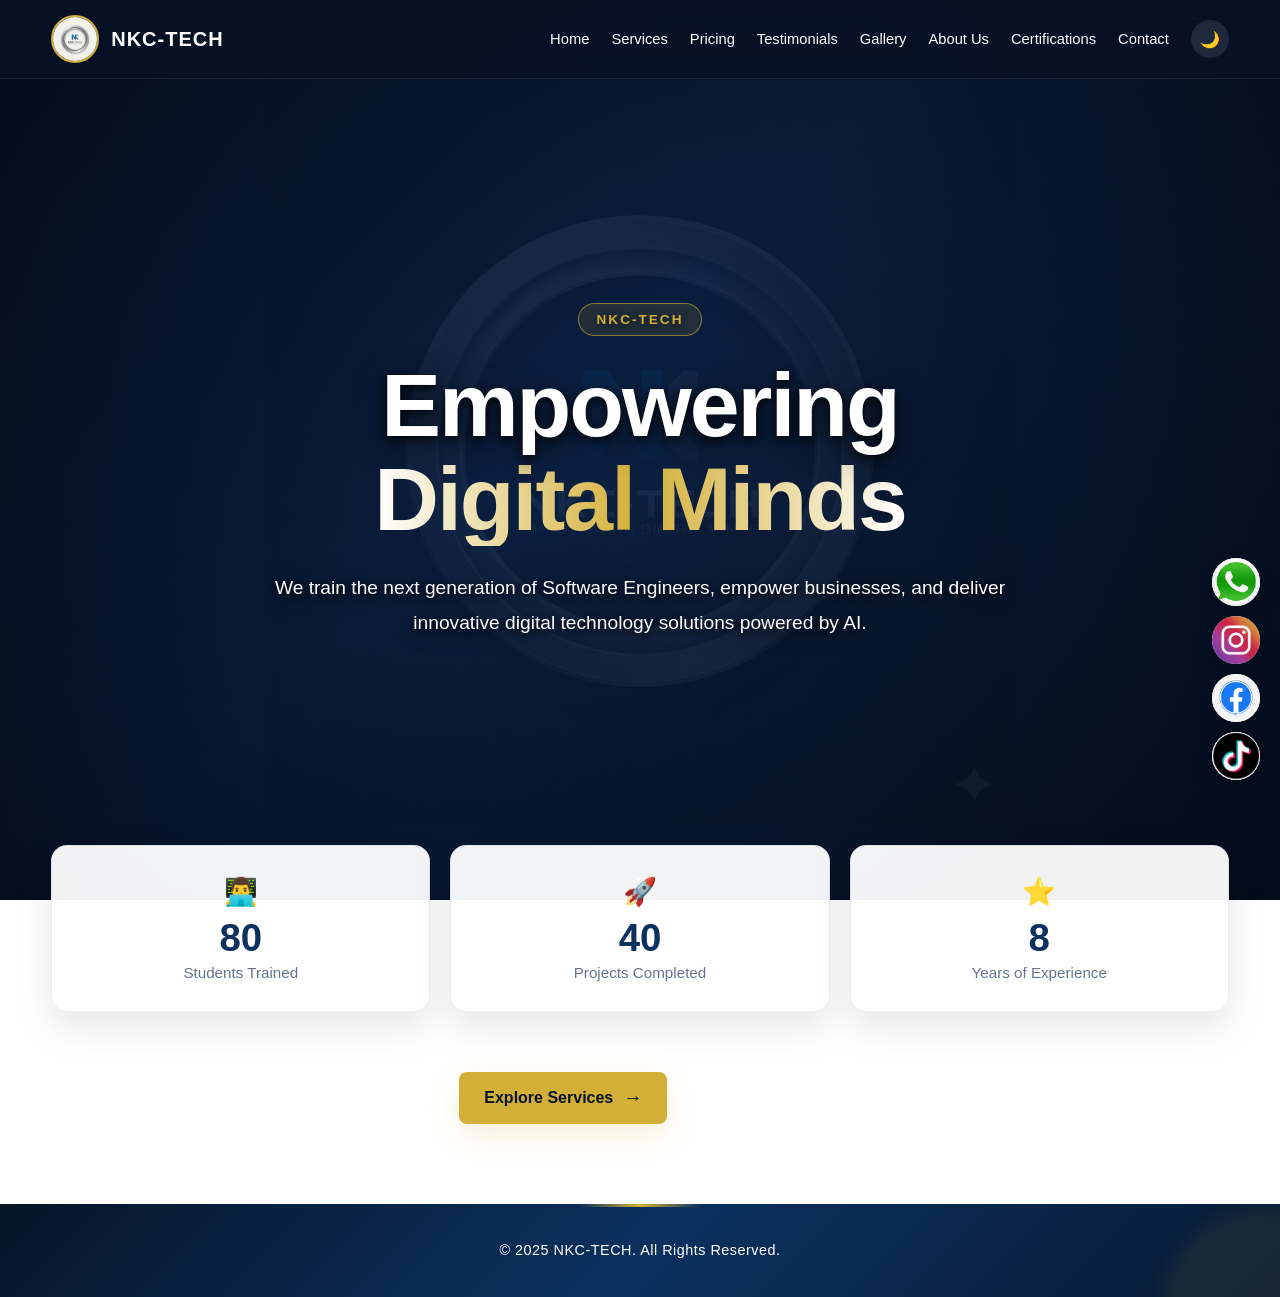
==== commit 491d065e: "My Official Business Website1" ====
--- a/index.html
+++ b/index.html
@@ -102,18 +102,7 @@
                 technology solutions powered by AI.
             </p>
 
-            <div class="hero-buttons fade-up">
-
-                <a href="#services" class="btn primary-btn">
-                    Explore Services
-                    <span>→</span>
-                </a>
-
-                <a href="#contact" class="btn secondary-btn">
-                    Get Started
-                </a>
-
-            </div>
+
 
         </div>
 
@@ -177,7 +166,17 @@
 
 </section>
 
-
+<div class="hero-buttons fade-up">
+
+    <a href="services.html" class="btn primary-btn">
+        Explore Services
+        <span>→</span>
+    </a>
+    <a href="contact.html" class="btn secondary-btn">
+        Get Started
+    </a>
+
+</div>
 <!-- Home JavaScript -->
 <script src="js/home.js"></script>
 
